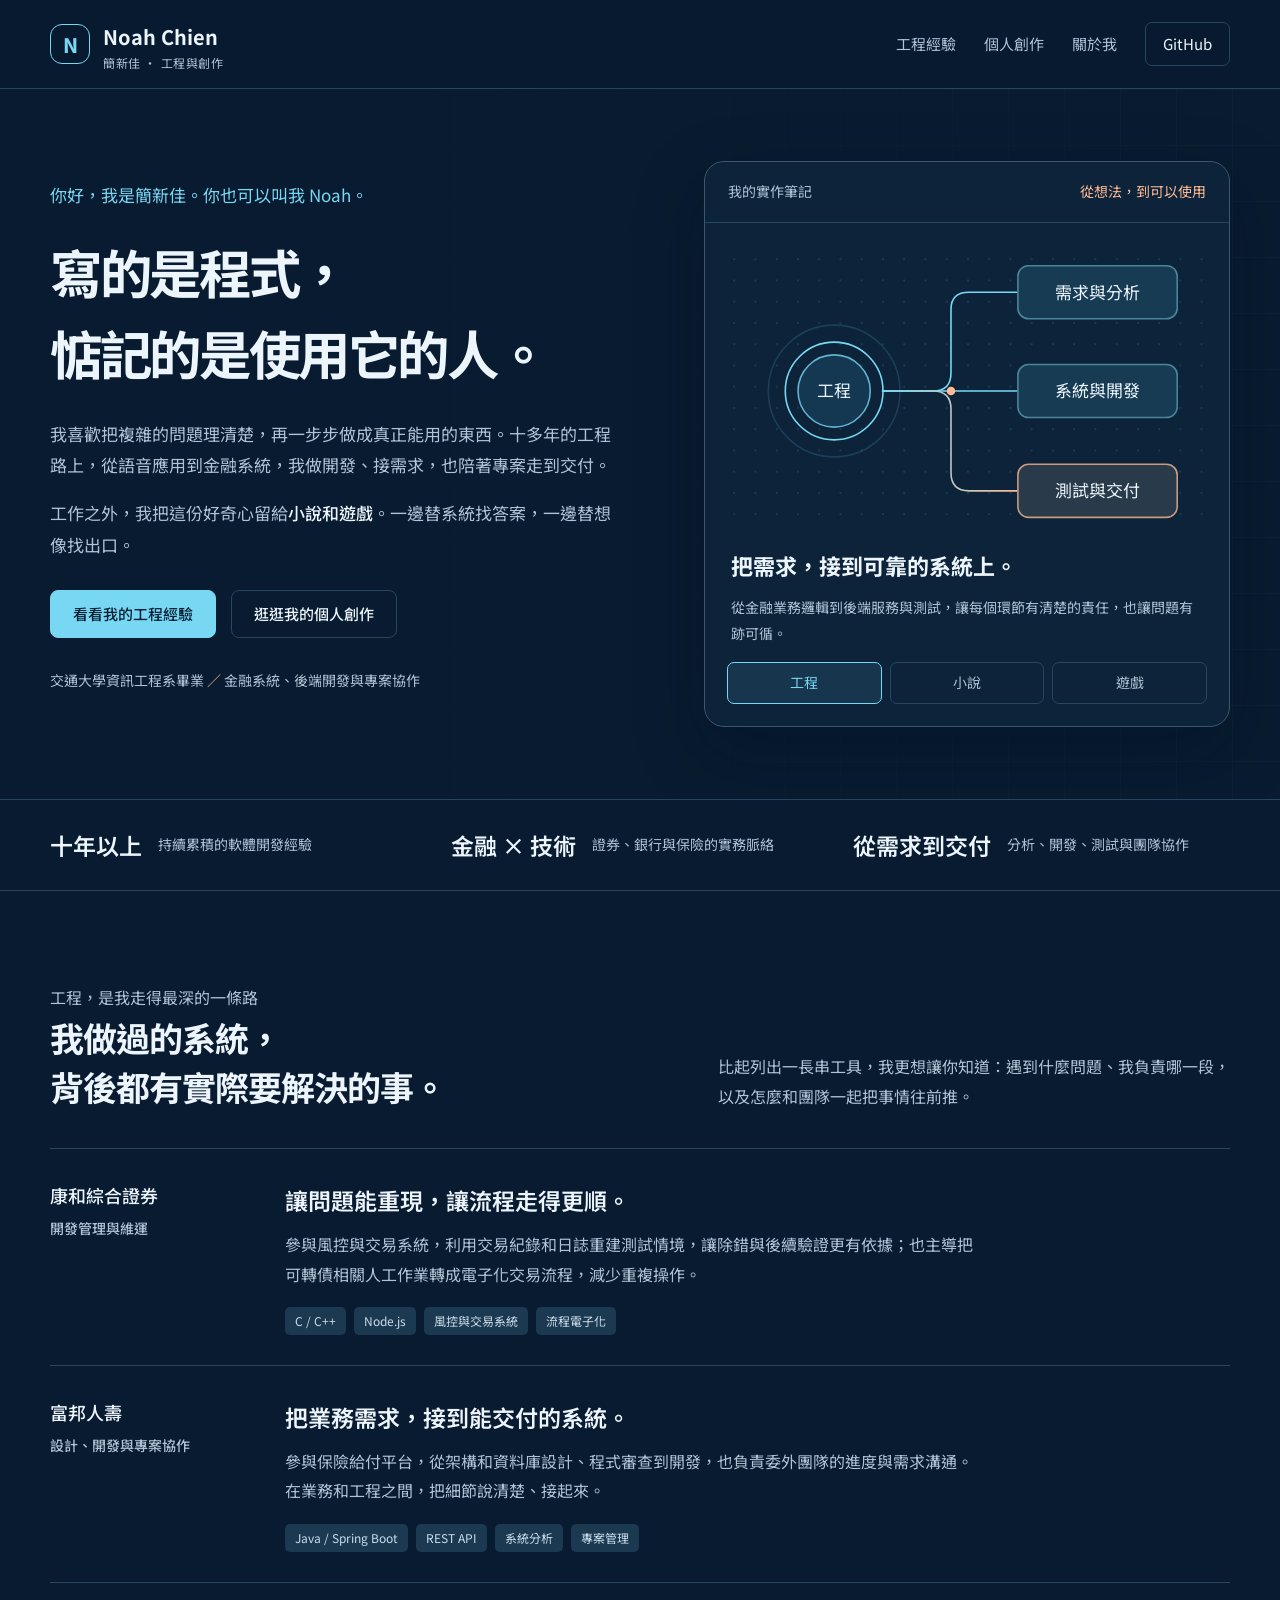
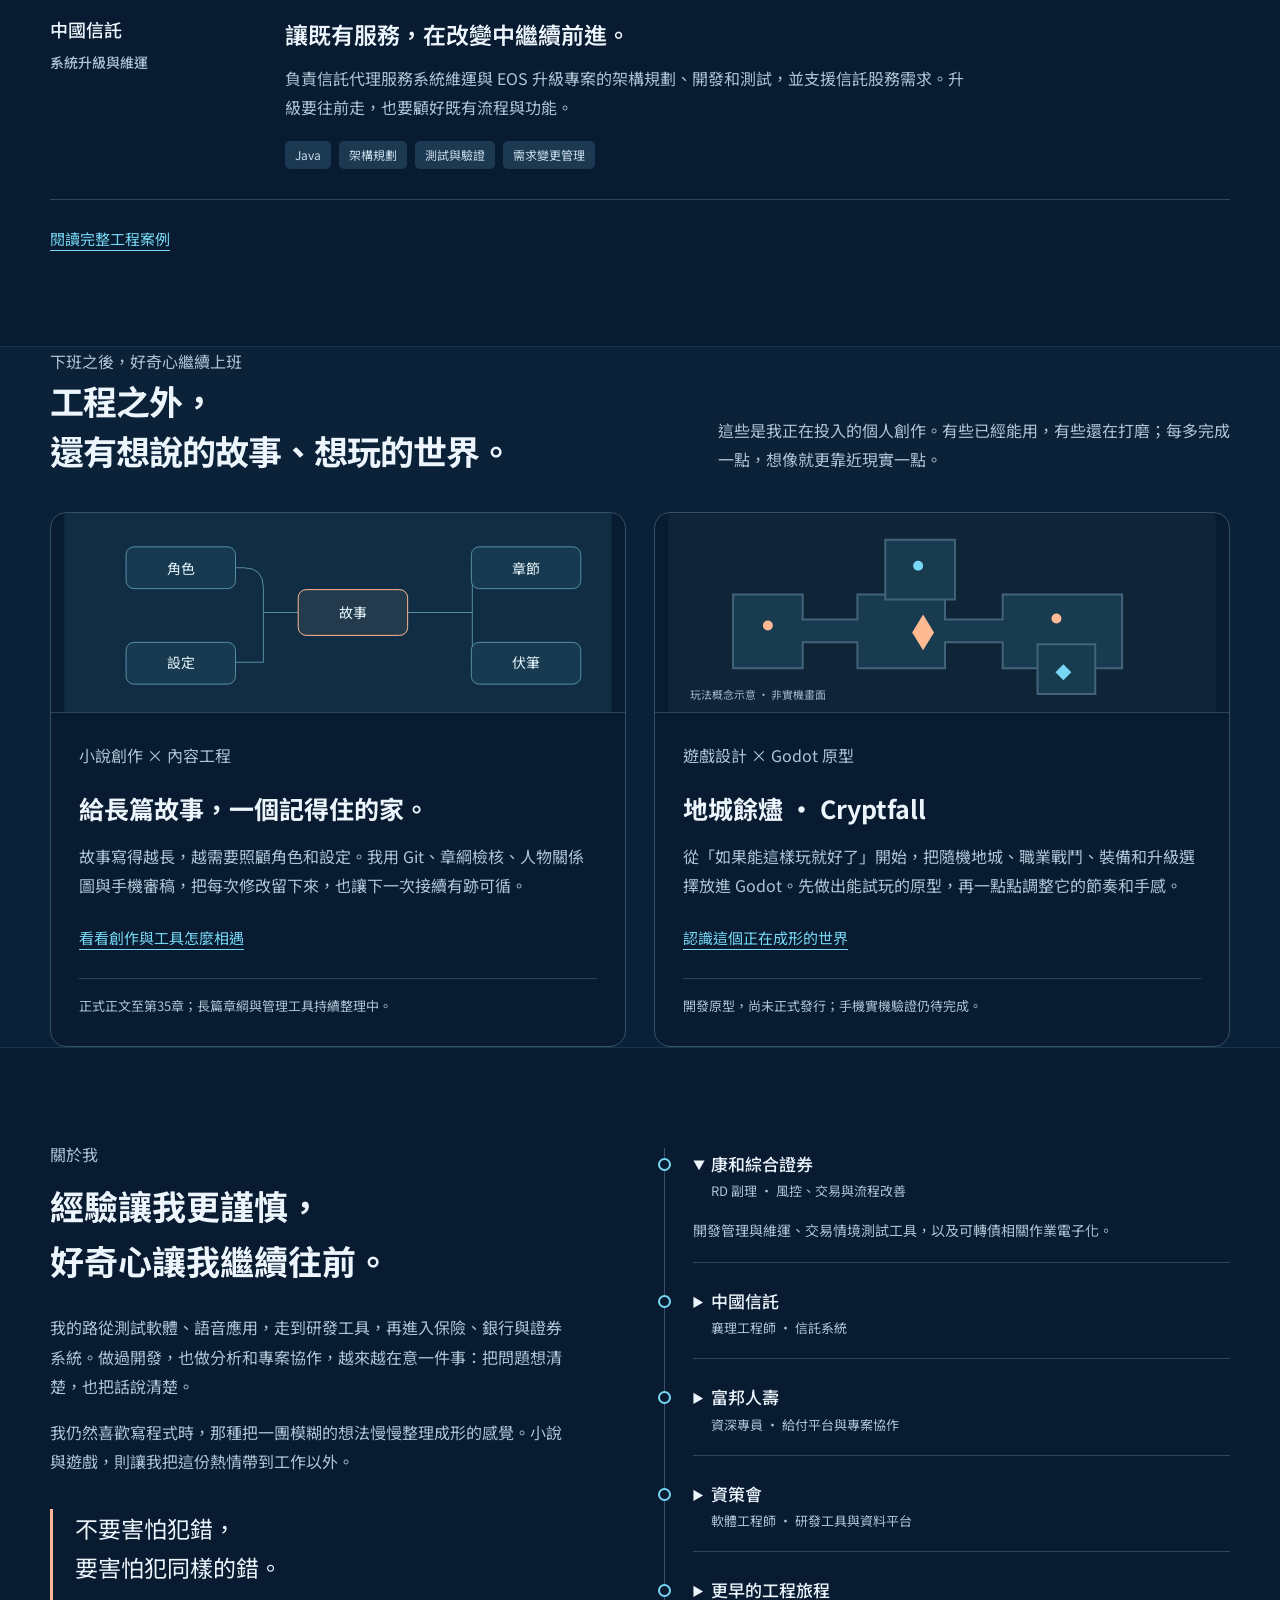
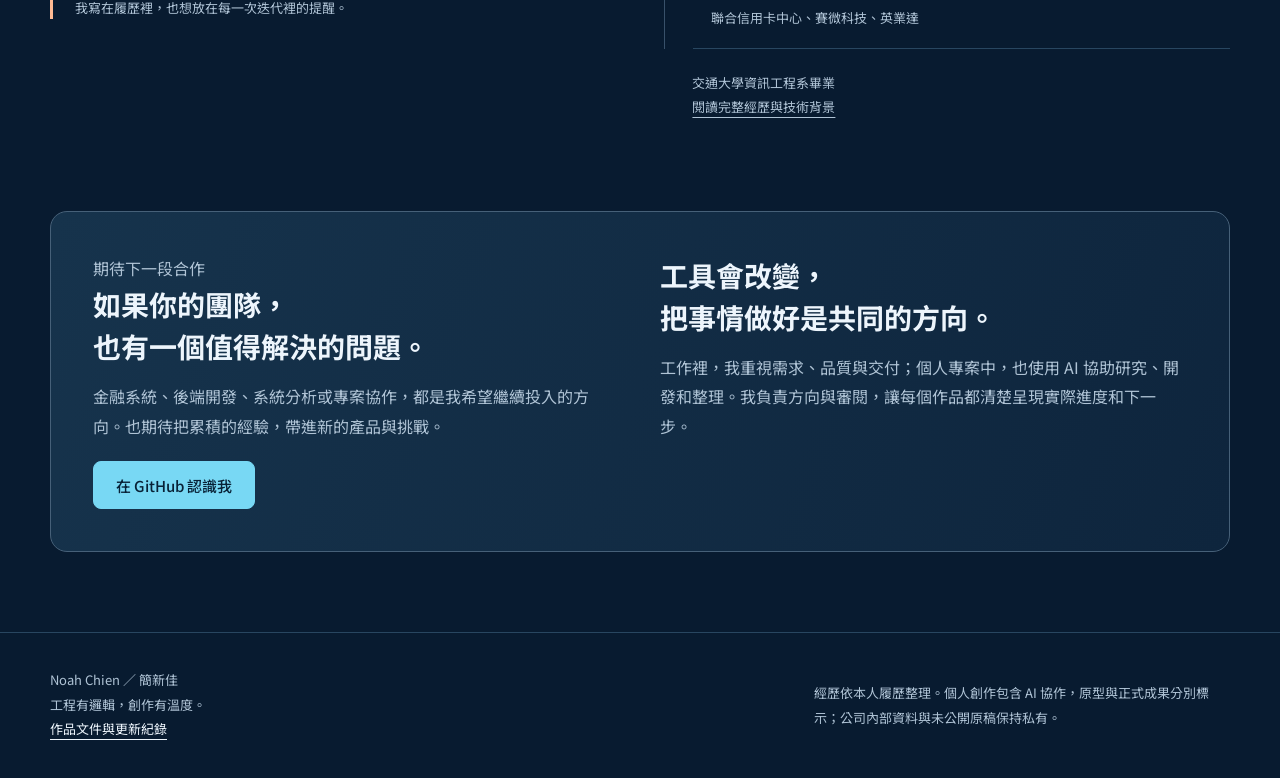
==== docs/index.html @ c29119fb "Redesign portfolio with personal voice and technology focused visuals" ====
<!doctype html>
<html lang="zh-Hant">
<head>
<meta charset="utf-8"><meta name="viewport" content="width=device-width,initial-scale=1">
<meta name="description" content="我是簡新佳 Noah，一名喜歡把問題理清楚、把想法做出來的工程師。十年以上金融系統與後端開發經驗，也持續投入小說和遊戲創作。">
<meta name="theme-color" content="#081b30"><meta property="og:title" content="簡新佳 Noah Chien｜工程有邏輯，創作有溫度"><meta property="og:description" content="寫的是程式，惦記的是使用它的人。金融系統、後端開發、專案協作與個人創作。"><meta property="og:image" content="https://noahchien.github.io/portfolio/assets/cover.svg">
<title>簡新佳 Noah Chien｜工程與創作</title>
<link rel="icon" href="data:image/svg+xml,%3Csvg xmlns='http://www.w3.org/2000/svg' viewBox='0 0 64 64'%3E%3Crect width='64' height='64' rx='16' fill='%23081b30'/%3E%3Ctext x='32' y='46' font-size='43' text-anchor='middle' fill='%2378d8f4' font-family='Arial'%3EN%3C/text%3E%3C/svg%3E">
<link rel="stylesheet" href="styles.css"><link rel="stylesheet" href="mobile.css"><script defer src="site.js"></script>
</head>
<body>
<a class="skip" href="#main">跳至主要內容</a>
<header class="site-header"><div class="container header-inner"><a class="brand" href="#" aria-label="Noah首頁"><span class="brand-mark" aria-hidden="true">N</span><span><strong>Noah Chien</strong><small>簡新佳 · 工程與創作</small></span></a><nav class="nav" aria-label="主要導覽"><a href="#work">工程經驗</a><a href="#projects">個人創作</a><a class="desktop-link" href="#about">關於我</a><a class="github-link" href="https://github.com/noahchien">GitHub</a></nav></div></header>
<main id="main">
<section class="hero"><div class="container hero-inner"><div><p class="identity">你好，我是簡新佳。你也可以叫我 Noah。</p><h1><span>寫的是程式，</span><span>惦記的是使用它的人。</span></h1><p class="hero-copy">我喜歡把複雜的問題理清楚，再一步步做成真正能用的東西。十多年的工程路上，從語音應用到金融系統，我做開發、接需求，也陪著專案走到交付。</p><p class="hero-copy">工作之外，我把這份好奇心留給<strong>小說和遊戲</strong>。一邊替系統找答案，一邊替想像找出口。</p><div class="hero-actions"><a class="button primary" href="#work">看看我的工程經驗</a><a class="button secondary" href="#projects">逛逛我的個人創作</a></div><p class="hero-footnote">交通大學資訊工程系畢業 <span>／</span> 金融系統、後端開發與專案協作</p></div>
<div class="system-view"><div class="system-top"><span>我的實作筆記</span><span>從想法，到可以使用</span></div><svg class="system-diagram" viewBox="0 0 480 290" aria-label="需求、開發與交付串聯的系統示意" role="img"><defs><pattern id="dots" width="20" height="20" patternUnits="userSpaceOnUse"><circle cx="1" cy="1" r="1" fill="#78d8f4" opacity=".15"/></pattern><linearGradient id="line" x2="1"><stop stop-color="#78d8f4"/><stop offset="1" stop-color="#ffba93"/></linearGradient></defs><rect x="15" y="10" width="450" height="260" fill="url(#dots)"/><g fill="none" stroke-width="1.5"><path d="M160 145H208Q225 145 225 128V68Q225 52 242 52H288" stroke="#78d8f4"/><path d="M160 145H288" stroke="#78d8f4"/><path d="M160 145H208Q225 145 225 162V222Q225 239 242 239H288" stroke="url(#line)"/><circle cx="115" cy="145" r="62" stroke="#78d8f4" opacity=".15"/><circle cx="115" cy="145" r="46" stroke="#78d8f4"/><circle cx="115" cy="145" r="34" fill="#163c58" stroke="#78d8f4" opacity=".8"/><rect x="288" y="27" width="150" height="50" rx="10" fill="#183b54" stroke="#49859c"/><rect x="288" y="120" width="150" height="50" rx="10" fill="#183b54" stroke="#49859c"/><rect x="288" y="214" width="150" height="50" rx="10" fill="#293b4b" stroke="#ca9b7e"/></g><g font-family="Noto Sans TC,Microsoft JhengHei,sans-serif" fill="#edf5fc" text-anchor="middle" font-size="16"><text id="diagram-center" x="115" y="151">工程</text><text id="node-0" x="363" y="58">需求與分析</text><text id="node-1" x="363" y="151">系統與開發</text><text id="node-2" x="363" y="245">測試與交付</text></g><circle cx="225" cy="145" r="4" fill="#ffba93"/></svg><div class="system-caption" aria-live="polite"><h2 id="view-title">把需求，接到可靠的系統上。</h2><p id="view-description">從金融業務邏輯到後端服務與測試，讓每個環節有清楚的責任，也讓問題有跡可循。</p></div><div class="view-tabs" role="group" aria-label="切換實作方向"><button data-view="engineering" aria-pressed="true">工程</button><button data-view="stories" aria-pressed="false">小說</button><button data-view="games" aria-pressed="false">遊戲</button></div></div></div></section>
<div class="hero-meta"><div class="container meta-inner"><div><strong>十年以上</strong><span>持續累積的軟體開發經驗</span></div><div><strong>金融 × 技術</strong><span>證券、銀行與保險的實務脈絡</span></div><div><strong>從需求到交付</strong><span>分析、開發、測試與團隊協作</span></div></div></div>
<section id="work" class="content container"><div class="section-heading"><div><p class="section-label">工程，是我走得最深的一條路</p><h2>我做過的系統，<br>背後都有實際要解決的事。</h2></div><p>比起列出一長串工具，我更想讓你知道：遇到什麼問題、我負責哪一段，以及怎麼和團隊一起把事情往前推。</p></div><div class="work-list">
<article class="work-item"><div class="work-company">康和綜合證券<small>開發管理與維運</small></div><div><h3>讓問題能重現，讓流程走得更順。</h3><p>參與風控與交易系統，利用交易紀錄和日誌重建測試情境，讓除錯與後續驗證更有依據；也主導把可轉債相關人工作業轉成電子化交易流程，減少重複操作。</p><div class="tags" aria-label="相關技能"><span>C / C++</span><span>Node.js</span><span>風控與交易系統</span><span>流程電子化</span></div></div></article>
<article class="work-item"><div class="work-company">富邦人壽<small>設計、開發與專案協作</small></div><div><h3>把業務需求，接到能交付的系統。</h3><p>參與保險給付平台，從架構和資料庫設計、程式審查到開發，也負責委外團隊的進度與需求溝通。在業務和工程之間，把細節說清楚、接起來。</p><div class="tags"><span>Java / Spring Boot</span><span>REST API</span><span>系統分析</span><span>專案管理</span></div></div></article>
<article class="work-item"><div class="work-company">中國信託<small>系統升級與維運</small></div><div><h3>讓既有服務，在改變中繼續前進。</h3><p>負責信託代理服務系統維運與 EOS 升級專案的架構規劃、開發和測試，並支援信託股務需求。升級要往前走，也要顧好既有流程與功能。</p><div class="tags"><span>Java</span><span>架構規劃</span><span>測試與驗證</span><span>需求變更管理</span></div></div></article>
</div><a class="detail-link" href="https://github.com/noahchien/portfolio/blob/main/projects/work.md">閱讀完整工程案例</a></section>
<section id="projects" class="creative-section"><div class="content container"><div class="section-heading"><div><p class="section-label">下班之後，好奇心繼續上班</p><h2>工程之外，<br>還有想說的故事、想玩的世界。</h2></div><p>這些是我正在投入的個人創作。有些已經能用，有些還在打磨；每多完成一點，想像就更靠近現實一點。</p></div><div class="creative-grid">
<article class="creative-card"><div class="project-visual"><svg viewBox="0 0 550 200" role="img" aria-label="章節、人物與設定互相串聯的小說管理示意"><rect width="550" height="200" fill="#112d43"/><g fill="none" stroke="#568fa7"><path d="M90 55H180Q200 55 200 75V100H265M200 100V150H90M310 100H410V55H465M410 100V150H465"/><rect x="62" y="34" width="110" height="42" rx="8" fill="#173a50"/><rect x="62" y="130" width="110" height="42" rx="8" fill="#173a50"/><rect x="235" y="77" width="110" height="46" rx="8" stroke="#ffba93" fill="#233b4c"/><rect x="409" y="34" width="110" height="42" rx="8" fill="#173a50"/><rect x="409" y="130" width="110" height="42" rx="8" fill="#173a50"/></g><g fill="#e5f4fa" text-anchor="middle" font-family="Noto Sans TC,sans-serif" font-size="14"><text x="117" y="61">角色</text><text x="117" y="156">設定</text><text x="290" y="106">故事</text><text x="464" y="61">章節</text><text x="464" y="156">伏筆</text></g></svg></div><div class="project-info"><p class="project-kind">小說創作 × 內容工程</p><h3>給長篇故事，一個記得住的家。</h3><p>故事寫得越長，越需要照顧角色和設定。我用 Git、章綱檢核、人物關係圖與手機審稿，把每次修改留下來，也讓下一次接續有跡可循。</p><a href="https://github.com/noahchien/portfolio/blob/main/projects/novel.md">看看創作與工具怎麼相遇</a><small class="project-status">正式正文至第35章；長篇章綱與管理工具持續整理中。</small></div></article>
<article class="creative-card"><div class="project-visual"><svg viewBox="0 0 550 200" role="img" aria-label="地城餘燼的程序地城概念示意，非遊戲實機畫面"><rect width="550" height="200" fill="#102438"/><g fill="#183b50" stroke="#42647a" stroke-width="2"><path d="M65 82h70v25h55v-25h88v25h58v-25h120v74H336v-26h-58v26h-88v-26h-55v26H65Z"/><path d="M218 27h70v60h-70zM371 132h58v50h-58z"/></g><g fill="#ffba93"><path d="m256 102 11 18-11 18-11-18z"/><circle cx="100" cy="113" r="5"/><circle cx="390" cy="106" r="5"/></g><g fill="#78d8f4"><circle cx="251" cy="53" r="5"/><path d="m397 152 8 8-8 8-8-8z"/></g><text x="22" y="187" fill="#9cb4cb" font-family="Noto Sans TC,sans-serif" font-size="11">玩法概念示意 · 非實機畫面</text></svg></div><div class="project-info"><p class="project-kind">遊戲設計 × Godot 原型</p><h3>地城餘燼 · Cryptfall</h3><p>從「如果能這樣玩就好了」開始，把隨機地城、職業戰鬥、裝備和升級選擇放進 Godot。先做出能試玩的原型，再一點點調整它的節奏和手感。</p><a href="https://github.com/noahchien/portfolio/blob/main/projects/cryptfall.md">認識這個正在成形的世界</a><small class="project-status">開發原型，尚未正式發行；手機實機驗證仍待完成。</small></div></article>
</div></div></section>
<section id="about" class="content container"><div class="about-grid"><div class="about-copy"><p class="section-label">關於我</p><h2>經驗讓我更謹慎，<br>好奇心讓我繼續往前。</h2><p>我的路從測試軟體、語音應用，走到研發工具，再進入保險、銀行與證券系統。做過開發，也做分析和專案協作，越來越在意一件事：把問題想清楚，也把話說清楚。</p><p>我仍然喜歡寫程式時，那種把一團模糊的想法慢慢整理成形的感覺。小說與遊戲，則讓我把這份熱情帶到工作以外。</p><blockquote class="quote">不要害怕犯錯，<br>要害怕犯同樣的錯。<small>我寫在履歷裡，也想放在每一次迭代裡的提醒。</small></blockquote></div><div><div class="career" aria-label="職涯經歷，展開可閱讀內容"><details open><summary>康和綜合證券<small>RD 副理 · 風控、交易與流程改善</small></summary><p>開發管理與維運、交易情境測試工具，以及可轉債相關作業電子化。</p></details><details><summary>中國信託<small>襄理工程師 · 信託系統</small></summary><p>信託代理系統維運、EOS 升級的架構規劃、開發與測試，以及股務需求支援。</p></details><details><summary>富邦人壽<small>資深專員 · 給付平台與專案協作</small></summary><p>Java／Spring 平台、系統與資料庫設計、程式審查、委外協作及需求溝通。</p></details><details><summary>資策會<small>軟體工程師 · 研發工具與資料平台</small></summary><p>Java／Spring、前端開發、Python 資料觀測、搜尋應用，以及 Redmine 與 DevOps 協作。</p></details><details><summary>更早的工程旅程<small>聯合信用卡中心、賽微科技、英業達</small></summary><p>系統分析與廠商協作、語音辨識與合成應用、行動與 Windows 軟體，以及產線測試與操作教學。</p></details></div><p class="career-note">交通大學資訊工程系畢業<br><a href="https://github.com/noahchien/portfolio/blob/main/about.md">閱讀完整經歷與技術背景</a></p></div></div></section>
<section class="container"><div class="collaboration"><div><p class="section-label">期待下一段合作</p><h2>如果你的團隊，<br>也有一個值得解決的問題。</h2><p>金融系統、後端開發、系統分析或專案協作，都是我希望繼續投入的方向。也期待把累積的經驗，帶進新的產品與挑戰。</p><a class="button primary" href="https://github.com/noahchien">在 GitHub 認識我</a></div><div><h2>工具會改變，<br>把事情做好是共同的方向。</h2><p>工作裡，我重視需求、品質與交付；個人專案中，也使用 AI 協助研究、開發和整理。我負責方向與審閱，讓每個作品都清楚呈現實際進度和下一步。</p></div></div></section>
</main><footer class="footer"><div class="container footer-inner"><div>Noah Chien ／ 簡新佳<br>工程有邏輯，創作有溫度。<br><a href="https://github.com/noahchien/portfolio">作品文件與更新紀錄</a></div><p class="ai-note">經歷依本人履歷整理。個人創作包含 AI 協作，原型與正式成果分別標示；公司內部資料與未公開原稿保持私有。</p></div></footer>
</body></html>
---- docs/styles.css ----
@import url('https://fonts.googleapis.com/css2?family=Noto+Sans+TC:wght@400;500;600;700;800&display=swap');
:root{color-scheme:dark;--bg:#081b30;--panel:#102b46;--blue:#78d8f4;--warm:#ffba93;--text:#edf5fc;--muted:#afc3d5;--line:#284660;--max:1180px}*{box-sizing:border-box}html{scroll-behavior:smooth;scroll-padding-top:100px}body{margin:0;font:17px/1.85 'Noto Sans TC','Microsoft JhengHei',sans-serif;background:var(--bg);color:var(--text)}a{color:inherit;text-underline-offset:5px}button{font:inherit}button,a{-webkit-tap-highlight-color:transparent}a:focus-visible,button:focus-visible,summary:focus-visible{outline:3px solid var(--warm);outline-offset:5px}.skip{position:fixed;left:20px;top:-80px;padding:10px;background:var(--warm);color:var(--bg);z-index:99}.skip:focus{top:15px}.container{width:min(var(--max),calc(100% - 72px));margin:auto}.site-header{position:sticky;top:0;z-index:10;background:#081b30f2;border-bottom:1px solid var(--line);backdrop-filter:blur(18px)}.header-inner{display:flex;align-items:center;justify-content:space-between;min-height:88px;gap:28px}.brand{text-decoration:none;display:flex;gap:13px;align-items:center}.brand-mark{display:grid;place-items:center;width:40px;height:40px;border:1px solid var(--blue);border-radius:12px;font-weight:800;color:var(--blue);font-size:20px}.brand strong{font-size:20px}.brand small{display:block;font-size:12px;color:var(--muted);line-height:1.3;letter-spacing:.05em}.nav{display:flex;gap:28px;align-items:center;font-size:15px}.nav a{text-decoration:none;color:var(--muted)}.nav a:hover{color:white}.nav .github-link{border:1px solid var(--line);padding:7px 17px;border-radius:7px;color:var(--text)}.hero{position:relative;overflow:hidden}.hero:before{position:absolute;content:'';inset:0;pointer-events:none;background-image:linear-gradient(#78d8f408 1px,transparent 1px),linear-gradient(90deg,#78d8f408 1px,transparent 1px);background-size:56px 56px;mask-image:linear-gradient(to right,transparent 30%,black)}.hero-inner{position:relative;display:grid;grid-template-columns:1.13fr 1fr;gap:60px;align-items:center;min-height:690px;padding:72px 0}.identity{color:var(--blue);font-size:17px;margin:0 0 20px}.hero h1{font-size:clamp(36px,4.1vw,58px);line-height:1.55;letter-spacing:-.045em;margin:0 0 24px;font-weight:700}.hero h1 span{display:block}.hero-copy{max-width:33em;color:var(--muted);font-size:17px}.hero-copy strong{color:var(--text);font-weight:500}.hero-actions{display:flex;gap:15px;align-items:center;flex-wrap:wrap;margin:30px 0}.button{display:inline-flex;justify-content:center;align-items:center;min-height:48px;padding:9px 22px;border:1px solid var(--line);border-radius:8px;text-decoration:none;font-weight:500;font-size:15px;cursor:pointer}.button.primary{background:var(--blue);color:#082136;border-color:var(--blue)}.button.secondary{background:transparent;color:var(--text)}.hero-footnote{font-size:14px;color:var(--muted);margin-top:25px}.hero-footnote span{color:var(--warm)}.system-view{position:relative;border:1px solid #385871;border-radius:20px;background:#0d243bea;box-shadow:0 25px 70px #030d1740;overflow:hidden}.system-top{display:flex;justify-content:space-between;padding:17px 23px;border-bottom:1px solid var(--line);font-size:14px;color:var(--muted)}.system-top span:last-child{color:var(--warm)}.system-diagram{display:block;width:100%;height:auto;padding:14px 7px 0}.system-caption{padding:0 26px 15px;min-height:110px}.system-caption h2{font-size:22px;margin:0 0 8px}.system-caption p{font-size:14px;color:var(--muted);margin:0;line-height:1.9}.view-tabs{display:flex;gap:8px;padding:0 22px 22px}.view-tabs button{flex:1;background:transparent;border:1px solid var(--line);border-radius:7px;color:var(--muted);padding:7px;font-size:14px;cursor:pointer}.view-tabs button[aria-pressed=true]{background:#78d8f41a;color:var(--blue);border-color:var(--blue)}.hero-meta{border-top:1px solid var(--line);border-bottom:1px solid var(--line)}.meta-inner{display:grid;grid-template-columns:1fr 1fr 1fr;padding:24px 0;gap:24px}.meta-inner div{display:flex;gap:16px;align-items:center}.meta-inner strong{font-size:23px;font-weight:600;white-space:nowrap}.meta-inner span{font-size:14px;line-height:1.7;color:var(--muted)}section.content{padding:92px 0}.section-heading{display:flex;justify-content:space-between;align-items:end;gap:40px;margin-bottom:37px}.section-heading h2{font-size:34px;line-height:1.45;letter-spacing:-.03em;margin:0}.section-heading p{margin:0;color:var(--muted);max-width:32em;font-size:16px}.section-label{color:var(--blue);font-size:14px;margin:0 0 10px}.work-list{border-top:1px solid var(--line)}.work-item{display:grid;grid-template-columns:190px 1fr;gap:45px;padding:30px 0;border-bottom:1px solid var(--line)}.work-company{font-size:18px;font-weight:500;color:var(--text)}.work-company small{display:block;color:var(--muted);font-size:14px;margin-top:3px}.work-item h3{margin:0 0 8px;font-size:23px;font-weight:600}.work-item p{margin:0 0 18px;color:var(--muted);max-width:43em;font-size:16px}.tags{display:flex;gap:8px;flex-wrap:wrap}.tags span{font-size:12px;padding:3px 10px;background:#1c3952;border-radius:5px;color:#c9dcea}.detail-link{display:inline-block;margin-top:25px;color:var(--blue);font-size:15px}.creative-section{background:#0b2138;border-top:1px solid #19364f;border-bottom:1px solid #19364f}.creative-grid{display:grid;grid-template-columns:1fr 1fr;gap:28px}.creative-card{border:1px solid #34516a;border-radius:16px;overflow:hidden;background:var(--bg)}.project-visual{height:200px;position:relative;overflow:hidden;border-bottom:1px solid var(--line);display:grid;place-items:center}.project-visual svg{height:100%;width:100%}.project-info{padding:28px}.project-kind{font-size:13px;color:var(--warm);margin:0 0 9px}.project-info h3{font-size:25px;line-height:1.5;margin:0 0 14px}.project-info p{font-size:16px;color:var(--muted);margin:0 0 20px}.project-info a{font-size:15px;color:var(--blue)}.project-status{display:block;color:var(--muted);font-size:13px;border-top:1px solid var(--line);margin-top:25px;padding-top:15px}.about-grid{display:grid;grid-template-columns:1fr 1.1fr;gap:85px}.about-copy h2{font-size:34px;line-height:1.6;margin:0 0 25px}.about-copy p{color:var(--muted);font-size:16px}.quote{margin:32px 0 0;border-left:3px solid var(--warm);padding-left:22px;color:var(--text);font-size:23px;line-height:1.7}.quote small{display:block;color:var(--muted);font-size:13px;margin-top:10px}.career{border-left:1px solid #38516a;margin:8px 0 0 8px;padding-left:28px}.career details{position:relative;margin-bottom:22px;padding-bottom:18px;border-bottom:1px solid var(--line)}.career details:before{content:'';position:absolute;width:9px;height:9px;border:2px solid var(--blue);border-radius:50%;background:var(--bg);left:-35px;top:10px}.career summary{cursor:pointer;font-size:17px;font-weight:500}.career summary small{display:block;color:var(--muted);font-size:13px;font-weight:400;padding-left:18px}.career details p{color:var(--muted);font-size:14px;line-height:1.9;margin-bottom:0}.career-note{color:var(--muted);font-size:13px;margin:10px 0 0 36px}.collaboration{padding:42px;border:1px solid #466078;border-radius:17px;display:grid;grid-template-columns:1fr 1fr;gap:40px;background:linear-gradient(110deg,#16334c,#0e253d)}.collaboration h2{font-size:28px;line-height:1.5;margin:0 0 15px}.collaboration p{margin:0;color:var(--muted);font-size:16px}.collaboration .button{margin-top:20px}.footer{padding:35px 0;margin-top:80px;border-top:1px solid var(--line);font-size:13px;color:var(--muted)}.footer-inner{display:flex;justify-content:space-between;gap:25px}.footer a{color:var(--text)}.ai-note{max-width:32em;font-size:13px} @media(min-width:1500px){.hero-inner{min-height:750px}}@media(max-width:1050px){.hero-inner{gap:30px}.hero h1{font-size:41px}.about-grid{gap:45px}.meta-inner strong{font-size:20px}.meta-inner div{gap:10px}}@media(max-width:760px){.container{width:calc(100% - 40px)}.header-inner{min-height:74px;gap:12px}.brand small{display:none}.brand strong{font-size:17px}.brand-mark{width:32px;height:34px;font-size:17px}.nav{gap:15px;font-size:13px}.nav .github-link{padding:3px 9px}.nav .desktop-link{display:none}.hero-inner{grid-template-columns:1fr;padding:45px 0;gap:33px;min-height:auto}.identity{font-size:15px}.hero h1{font-size:clamp(29px,7.3vw,45px);line-height:1.65}.hero-copy{font-size:16px}.hero-actions{margin:24px 0 15px}.hero-footnote{font-size:13px}.system-view{max-width:520px;width:100%;margin:auto}.system-caption{min-height:96px}.system-diagram{max-height:255px}.meta-inner{grid-template-columns:1fr;padding:22px 0;gap:16px}.meta-inner div{gap:18px}.meta-inner strong{width:95px;font-size:19px}.meta-inner span{font-size:14px}.section-heading{display:block;margin-bottom:27px}.section-heading h2,.about-copy h2{font-size:28px}.section-heading p{margin-top:17px}.work-item{grid-template-columns:1fr;gap:14px;padding:26px 0}.work-company{font-size:15px;color:var(--blue)}.work-company small{display:inline;margin-left:10px;font-size:12px}.work-item h3{font-size:21px}.work-item p{font-size:15px}.creative-grid,.about-grid,.collaboration{grid-template-columns:1fr}section.content{padding:60px 0}.project-info{padding:24px}.project-info h3{font-size:23px}.about-grid{gap:35px}.quote{font-size:21px}.collaboration{padding:27px;gap:22px}.collaboration h2{font-size:25px}.footer{margin-top:55px}.footer-inner{display:block}.ai-note{margin-top:18px}}@media(prefers-reduced-motion:reduce){html{scroll-behavior:auto}*{transition:none!important;animation:none!important}}
---- docs/mobile.css ----
@media(max-width:480px){.brand-mark{display:none}.brand strong{font-size:15px}.nav{gap:12px}.header-inner{gap:10px}.nav .github-link{padding:3px 8px}.hero h1{letter-spacing:-.05em}}
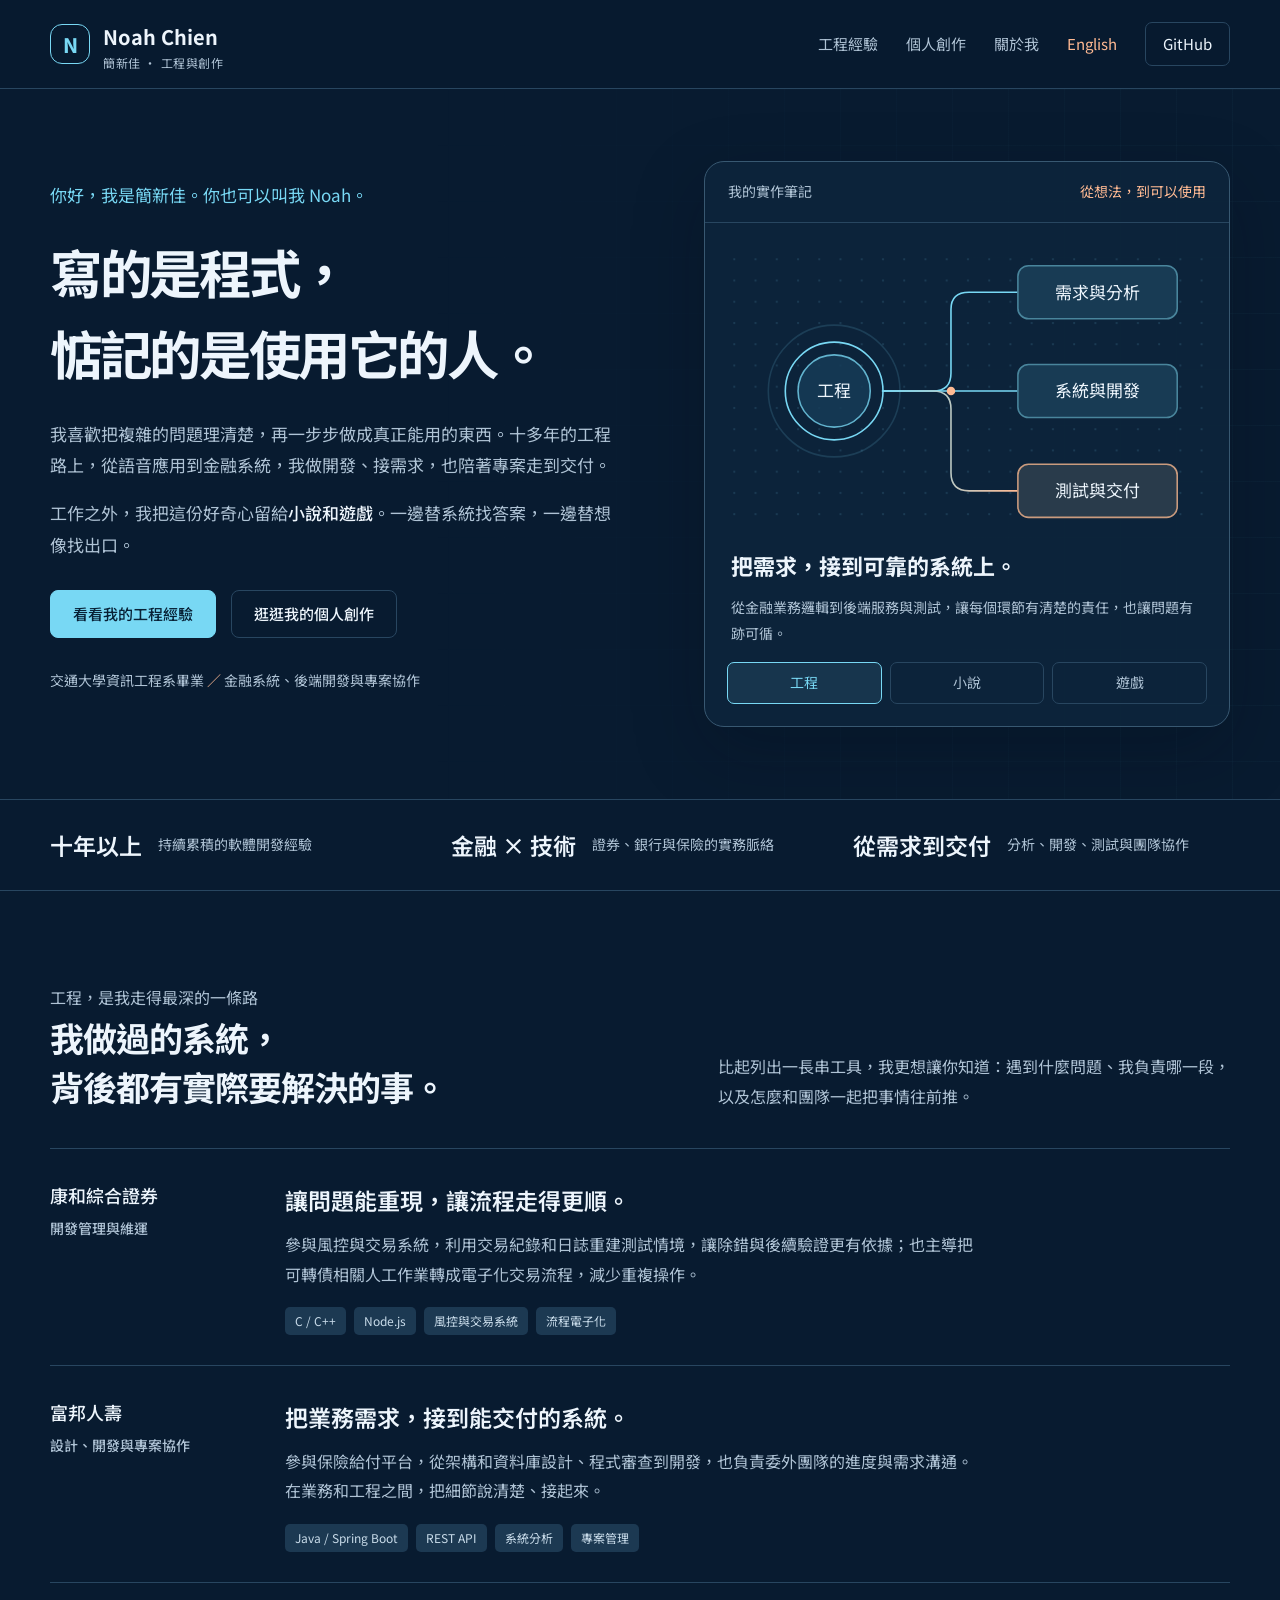
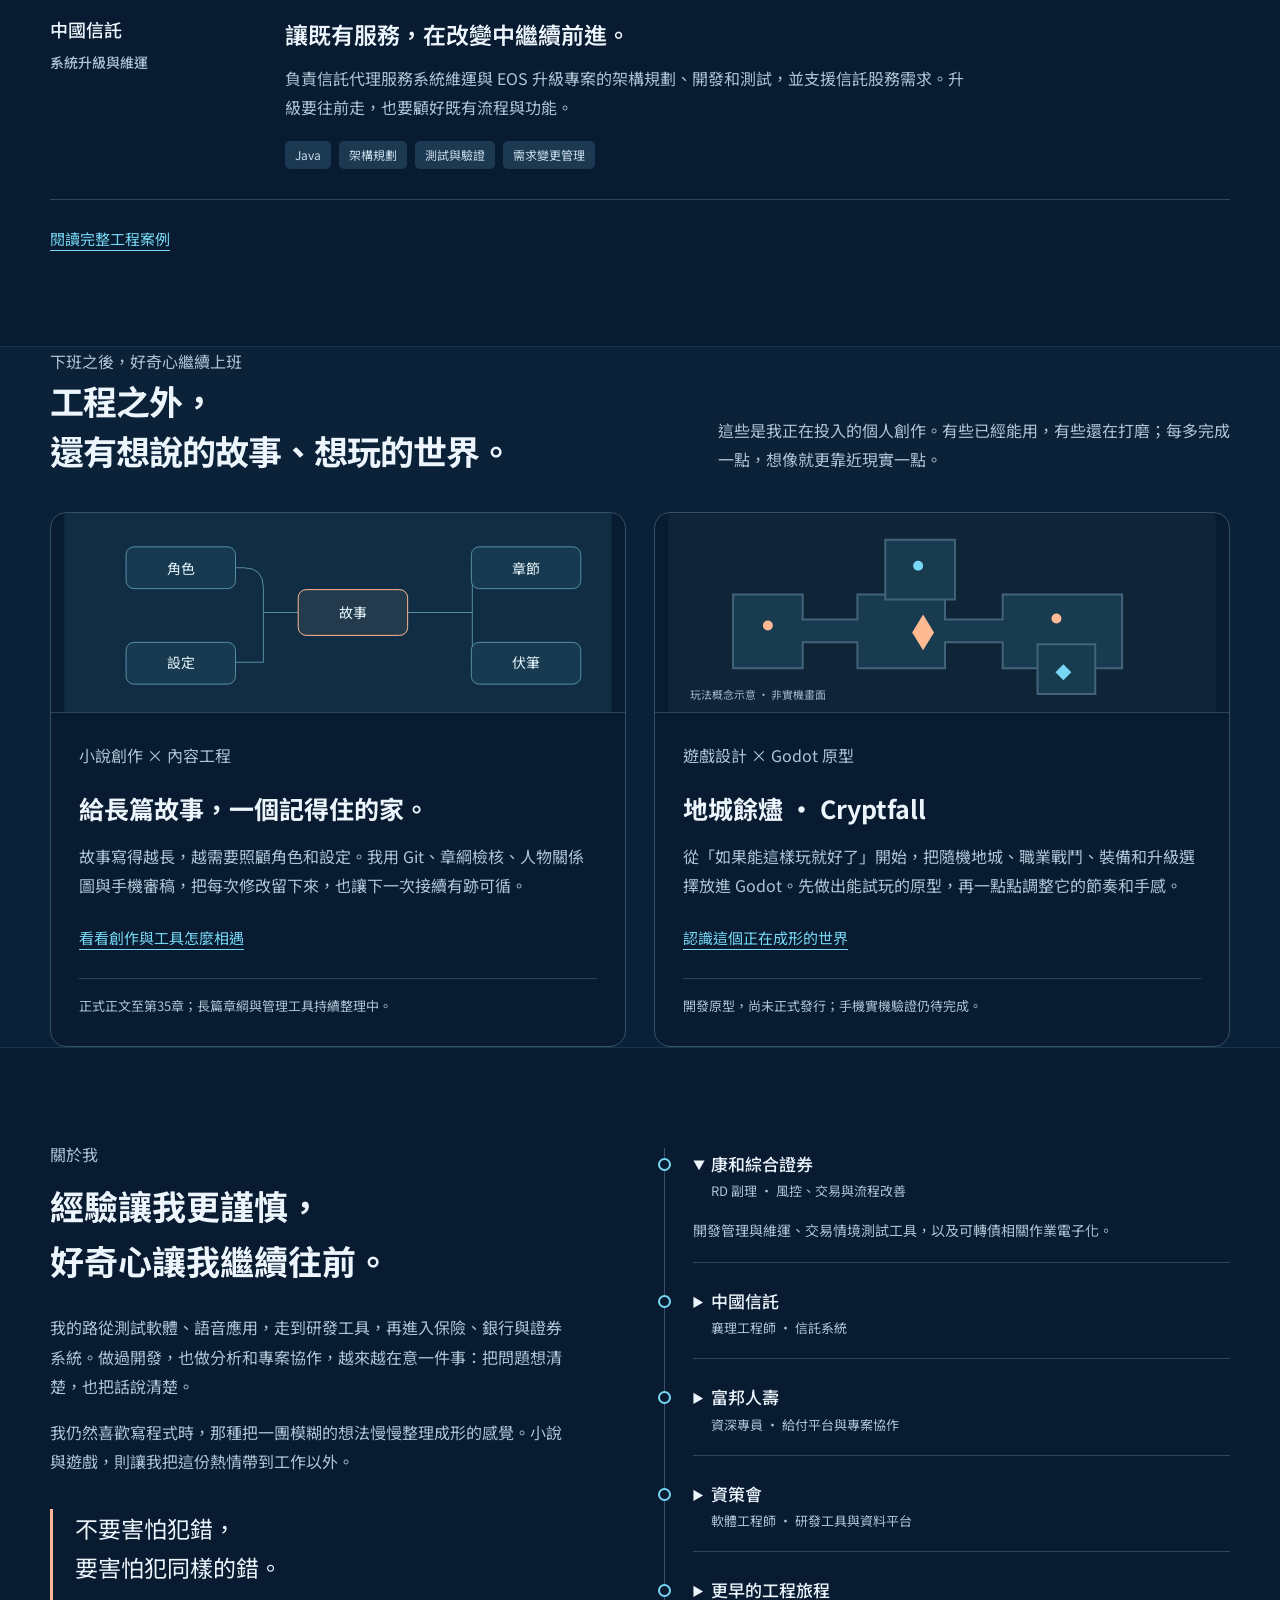
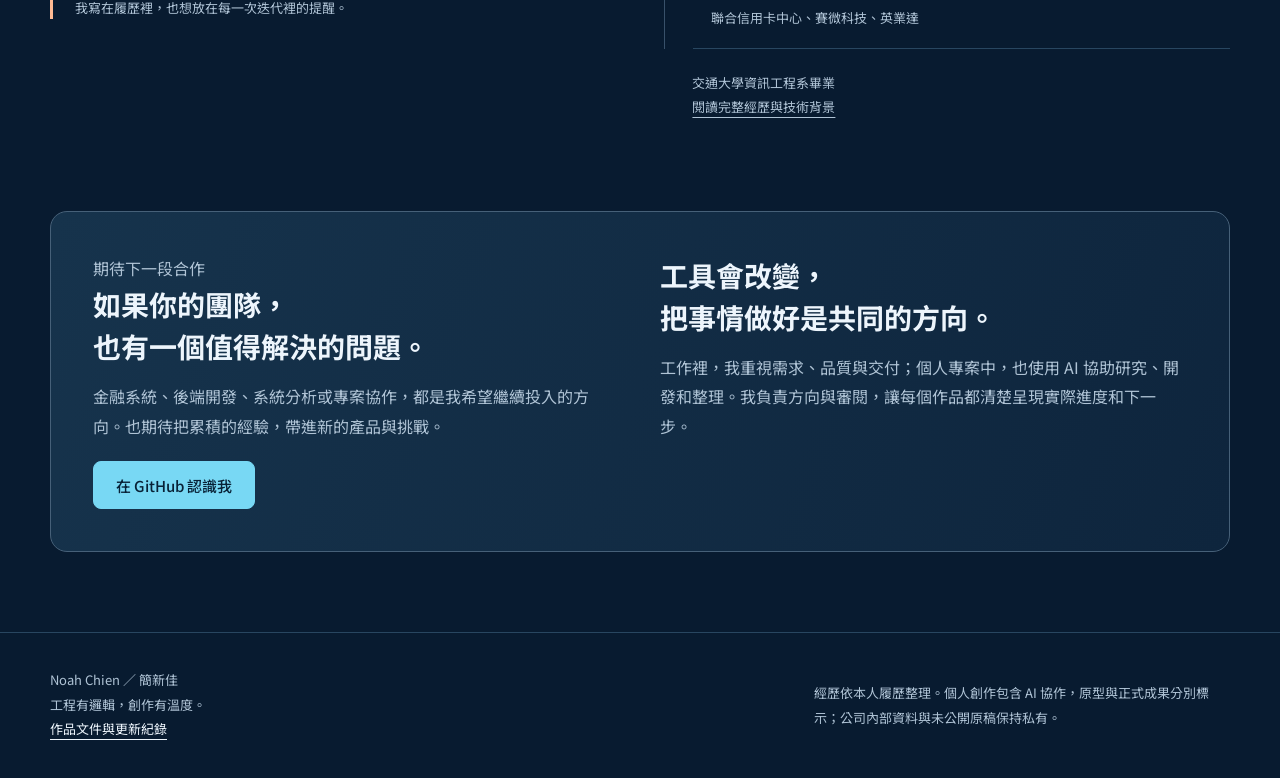
==== commit 3098869d: "Add complete Chinese and English portfolio choices" ====
--- a/docs/index.html
+++ b/docs/index.html
@@ -10,7 +10,7 @@
 </head>
 <body>
 <a class="skip" href="#main">跳至主要內容</a>
-<header class="site-header"><div class="container header-inner"><a class="brand" href="#" aria-label="Noah首頁"><span class="brand-mark" aria-hidden="true">N</span><span><strong>Noah Chien</strong><small>簡新佳 · 工程與創作</small></span></a><nav class="nav" aria-label="主要導覽"><a href="#work">工程經驗</a><a href="#projects">個人創作</a><a class="desktop-link" href="#about">關於我</a><a class="github-link" href="https://github.com/noahchien">GitHub</a></nav></div></header>
+<header class="site-header"><div class="container header-inner"><a class="brand" href="#" aria-label="Noah首頁"><span class="brand-mark" aria-hidden="true">N</span><span><strong>Noah Chien</strong><small>簡新佳 · 工程與創作</small></span></a><nav class="nav" aria-label="主要導覽"><a href="#work">工程經驗</a><a href="#projects">個人創作</a><a class="desktop-link" href="#about">關於我</a><a class="language-link" href="en.html" hreflang="en" aria-label="English version">English</a><a class="github-link" href="https://github.com/noahchien">GitHub</a></nav></div></header>
 <main id="main">
 <section class="hero"><div class="container hero-inner"><div><p class="identity">你好，我是簡新佳。你也可以叫我 Noah。</p><h1><span>寫的是程式，</span><span>惦記的是使用它的人。</span></h1><p class="hero-copy">我喜歡把複雜的問題理清楚，再一步步做成真正能用的東西。十多年的工程路上，從語音應用到金融系統，我做開發、接需求，也陪著專案走到交付。</p><p class="hero-copy">工作之外，我把這份好奇心留給<strong>小說和遊戲</strong>。一邊替系統找答案，一邊替想像找出口。</p><div class="hero-actions"><a class="button primary" href="#work">看看我的工程經驗</a><a class="button secondary" href="#projects">逛逛我的個人創作</a></div><p class="hero-footnote">交通大學資訊工程系畢業 <span>／</span> 金融系統、後端開發與專案協作</p></div>
 <div class="system-view"><div class="system-top"><span>我的實作筆記</span><span>從想法，到可以使用</span></div><svg class="system-diagram" viewBox="0 0 480 290" aria-label="需求、開發與交付串聯的系統示意" role="img"><defs><pattern id="dots" width="20" height="20" patternUnits="userSpaceOnUse"><circle cx="1" cy="1" r="1" fill="#78d8f4" opacity=".15"/></pattern><linearGradient id="line" x2="1"><stop stop-color="#78d8f4"/><stop offset="1" stop-color="#ffba93"/></linearGradient></defs><rect x="15" y="10" width="450" height="260" fill="url(#dots)"/><g fill="none" stroke-width="1.5"><path d="M160 145H208Q225 145 225 128V68Q225 52 242 52H288" stroke="#78d8f4"/><path d="M160 145H288" stroke="#78d8f4"/><path d="M160 145H208Q225 145 225 162V222Q225 239 242 239H288" stroke="url(#line)"/><circle cx="115" cy="145" r="62" stroke="#78d8f4" opacity=".15"/><circle cx="115" cy="145" r="46" stroke="#78d8f4"/><circle cx="115" cy="145" r="34" fill="#163c58" stroke="#78d8f4" opacity=".8"/><rect x="288" y="27" width="150" height="50" rx="10" fill="#183b54" stroke="#49859c"/><rect x="288" y="120" width="150" height="50" rx="10" fill="#183b54" stroke="#49859c"/><rect x="288" y="214" width="150" height="50" rx="10" fill="#293b4b" stroke="#ca9b7e"/></g><g font-family="Noto Sans TC,Microsoft JhengHei,sans-serif" fill="#edf5fc" text-anchor="middle" font-size="16"><text id="diagram-center" x="115" y="151">工程</text><text id="node-0" x="363" y="58">需求與分析</text><text id="node-1" x="363" y="151">系統與開發</text><text id="node-2" x="363" y="245">測試與交付</text></g><circle cx="225" cy="145" r="4" fill="#ffba93"/></svg><div class="system-caption" aria-live="polite"><h2 id="view-title">把需求，接到可靠的系統上。</h2><p id="view-description">從金融業務邏輯到後端服務與測試，讓每個環節有清楚的責任，也讓問題有跡可循。</p></div><div class="view-tabs" role="group" aria-label="切換實作方向"><button data-view="engineering" aria-pressed="true">工程</button><button data-view="stories" aria-pressed="false">小說</button><button data-view="games" aria-pressed="false">遊戲</button></div></div></div></section>
--- a/docs/mobile.css
+++ b/docs/mobile.css
@@ -1 +1,2 @@
 @media(max-width:480px){.brand-mark{display:none}.brand strong{font-size:15px}.nav{gap:12px}.header-inner{gap:10px}.nav .github-link{padding:3px 8px}.hero h1{letter-spacing:-.05em}}
+.nav .language-link{color:var(--warm);white-space:nowrap}html[lang=en] .hero h1{font-size:clamp(34px,4vw,54px);letter-spacing:-.035em;line-height:1.35}html[lang=en] .hero-meta .meta-inner strong{font-size:20px}html[lang=en] .system-caption h2{font-size:21px}html[lang=en] .brand small{letter-spacing:0}@media(max-width:640px){.header-inner{flex-wrap:wrap;padding-top:12px;padding-bottom:12px;gap:10px}.nav{width:100%;justify-content:space-between;gap:10px}.brand-mark{display:grid}.brand strong{font-size:17px}.nav .desktop-link{display:none}html{scroll-padding-top:140px}html[lang=en] .hero h1{font-size:clamp(34px,8.5vw,45px)}html[lang=en] .meta-inner strong{width:115px}}
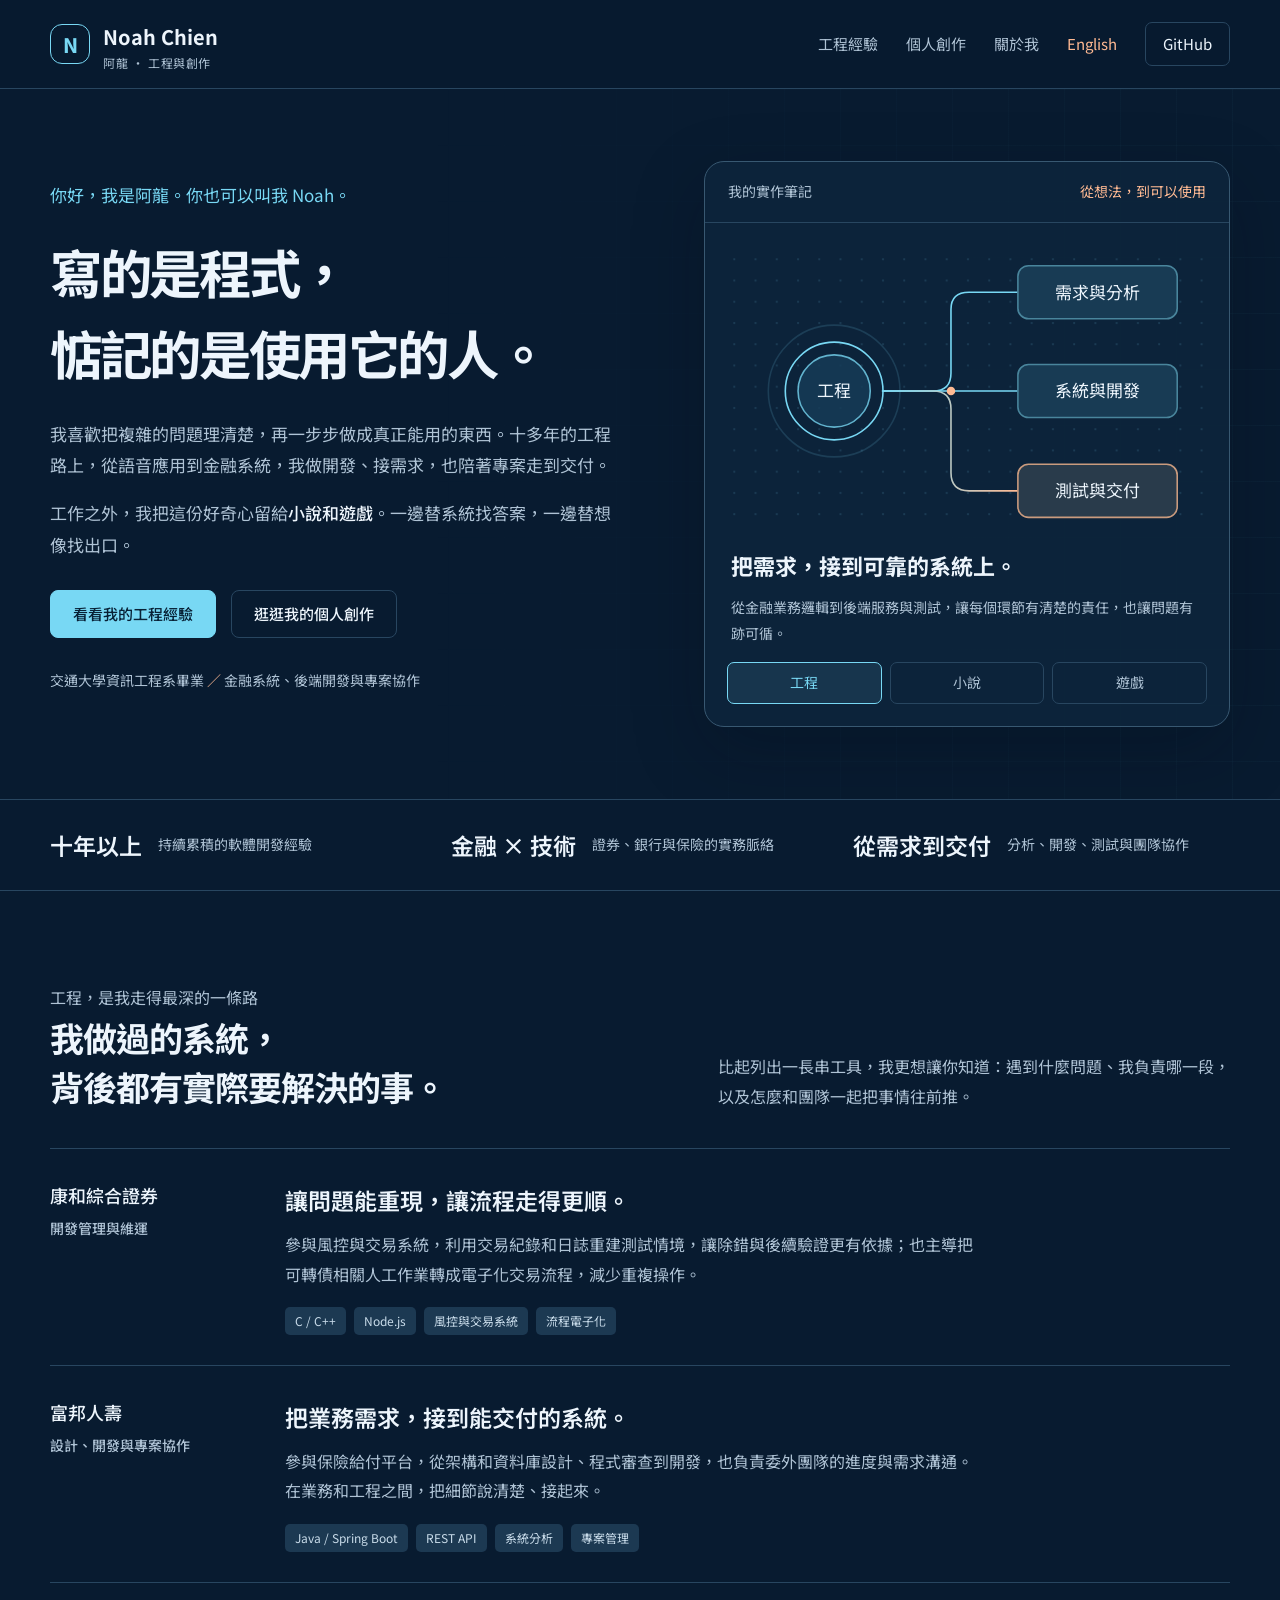
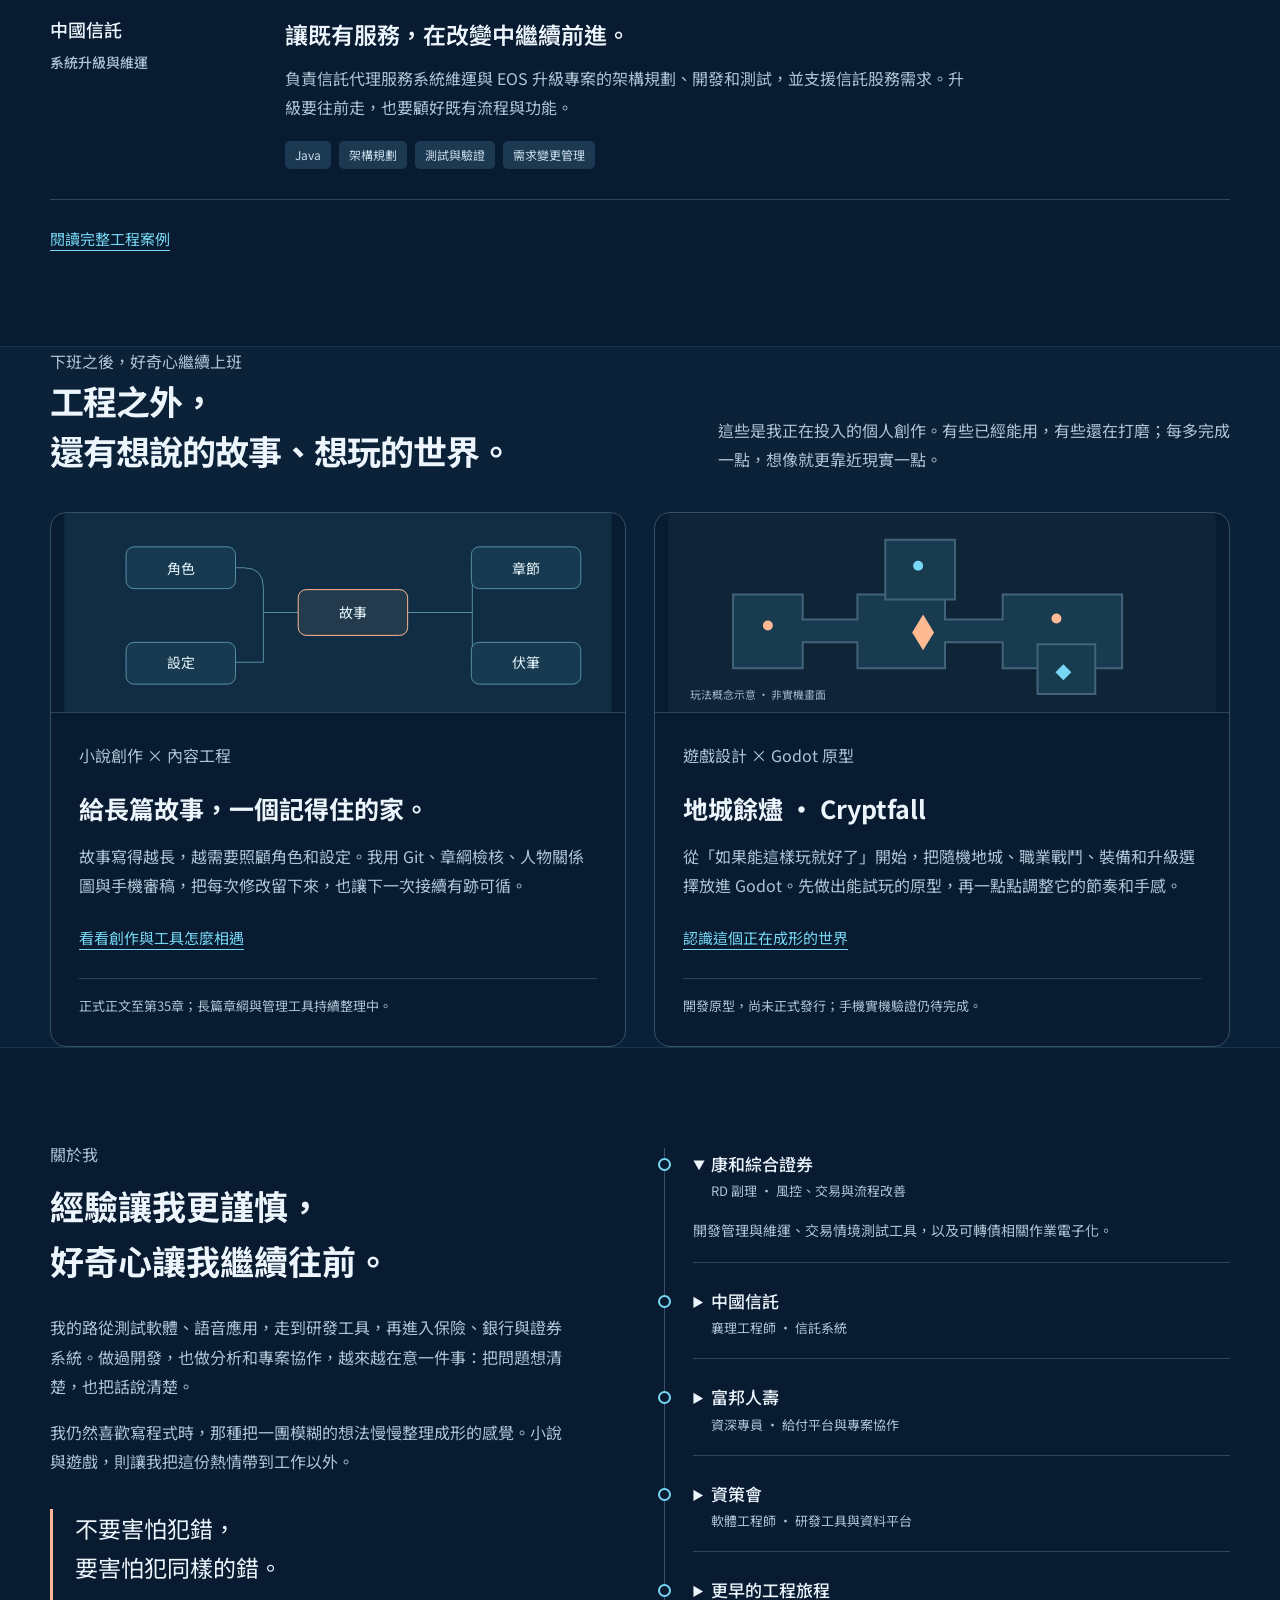
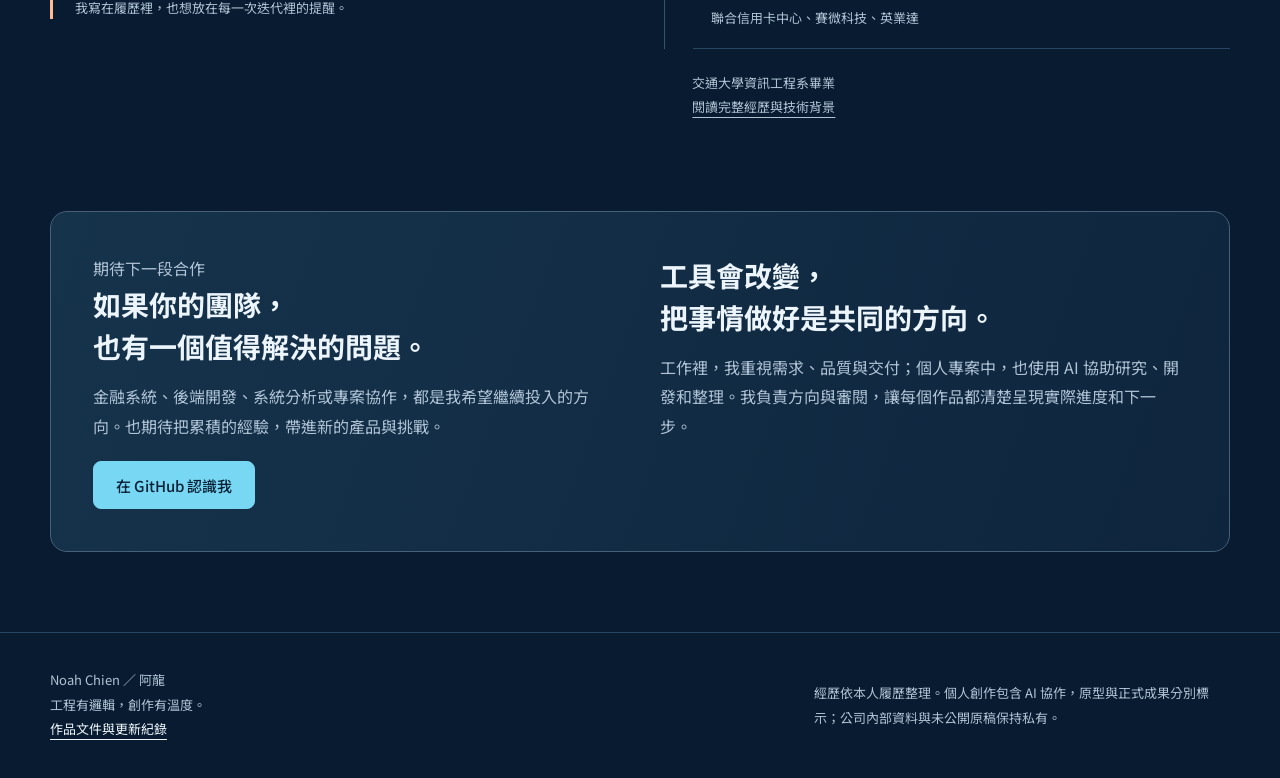
==== commit 06a2f6e7: "Use public nickname and expand career portfolio with confirmed project cases" ====
--- a/docs/index.html
+++ b/docs/index.html
@@ -2,17 +2,17 @@
 <html lang="zh-Hant">
 <head>
 <meta charset="utf-8"><meta name="viewport" content="width=device-width,initial-scale=1">
-<meta name="description" content="我是簡新佳 Noah，一名喜歡把問題理清楚、把想法做出來的工程師。十年以上金融系統與後端開發經驗，也持續投入小說和遊戲創作。">
-<meta name="theme-color" content="#081b30"><meta property="og:title" content="簡新佳 Noah Chien｜工程有邏輯，創作有溫度"><meta property="og:description" content="寫的是程式，惦記的是使用它的人。金融系統、後端開發、專案協作與個人創作。"><meta property="og:image" content="https://noahchien.github.io/portfolio/assets/cover.svg">
-<title>簡新佳 Noah Chien｜工程與創作</title>
+<meta name="description" content="我是阿龍 Noah，一名喜歡把問題理清楚、把想法做出來的工程師。十年以上金融系統與後端開發經驗，也持續投入小說和遊戲創作。">
+<meta name="theme-color" content="#081b30"><meta property="og:title" content="阿龍｜工程有邏輯，創作有溫度"><meta property="og:description" content="寫的是程式，惦記的是使用它的人。金融系統、後端開發、專案協作與個人創作。"><meta property="og:image" content="https://noahchien.github.io/portfolio/assets/cover.svg">
+<title>阿龍｜工程與創作</title>
 <link rel="icon" href="data:image/svg+xml,%3Csvg xmlns='http://www.w3.org/2000/svg' viewBox='0 0 64 64'%3E%3Crect width='64' height='64' rx='16' fill='%23081b30'/%3E%3Ctext x='32' y='46' font-size='43' text-anchor='middle' fill='%2378d8f4' font-family='Arial'%3EN%3C/text%3E%3C/svg%3E">
 <link rel="stylesheet" href="styles.css"><link rel="stylesheet" href="mobile.css"><script defer src="site.js"></script>
 </head>
 <body>
 <a class="skip" href="#main">跳至主要內容</a>
-<header class="site-header"><div class="container header-inner"><a class="brand" href="#" aria-label="Noah首頁"><span class="brand-mark" aria-hidden="true">N</span><span><strong>Noah Chien</strong><small>簡新佳 · 工程與創作</small></span></a><nav class="nav" aria-label="主要導覽"><a href="#work">工程經驗</a><a href="#projects">個人創作</a><a class="desktop-link" href="#about">關於我</a><a class="language-link" href="en.html" hreflang="en" aria-label="English version">English</a><a class="github-link" href="https://github.com/noahchien">GitHub</a></nav></div></header>
+<header class="site-header"><div class="container header-inner"><a class="brand" href="#" aria-label="Noah首頁"><span class="brand-mark" aria-hidden="true">N</span><span><strong>Noah Chien</strong><small>阿龍 · 工程與創作</small></span></a><nav class="nav" aria-label="主要導覽"><a href="#work">工程經驗</a><a href="#projects">個人創作</a><a class="desktop-link" href="#about">關於我</a><a class="language-link" href="en.html" hreflang="en" aria-label="English version">English</a><a class="github-link" href="https://github.com/noahchien">GitHub</a></nav></div></header>
 <main id="main">
-<section class="hero"><div class="container hero-inner"><div><p class="identity">你好，我是簡新佳。你也可以叫我 Noah。</p><h1><span>寫的是程式，</span><span>惦記的是使用它的人。</span></h1><p class="hero-copy">我喜歡把複雜的問題理清楚，再一步步做成真正能用的東西。十多年的工程路上，從語音應用到金融系統，我做開發、接需求，也陪著專案走到交付。</p><p class="hero-copy">工作之外，我把這份好奇心留給<strong>小說和遊戲</strong>。一邊替系統找答案，一邊替想像找出口。</p><div class="hero-actions"><a class="button primary" href="#work">看看我的工程經驗</a><a class="button secondary" href="#projects">逛逛我的個人創作</a></div><p class="hero-footnote">交通大學資訊工程系畢業 <span>／</span> 金融系統、後端開發與專案協作</p></div>
+<section class="hero"><div class="container hero-inner"><div><p class="identity">你好，我是阿龍。你也可以叫我 Noah。</p><h1><span>寫的是程式，</span><span>惦記的是使用它的人。</span></h1><p class="hero-copy">我喜歡把複雜的問題理清楚，再一步步做成真正能用的東西。十多年的工程路上，從語音應用到金融系統，我做開發、接需求，也陪著專案走到交付。</p><p class="hero-copy">工作之外，我把這份好奇心留給<strong>小說和遊戲</strong>。一邊替系統找答案，一邊替想像找出口。</p><div class="hero-actions"><a class="button primary" href="#work">看看我的工程經驗</a><a class="button secondary" href="#projects">逛逛我的個人創作</a></div><p class="hero-footnote">交通大學資訊工程系畢業 <span>／</span> 金融系統、後端開發與專案協作</p></div>
 <div class="system-view"><div class="system-top"><span>我的實作筆記</span><span>從想法，到可以使用</span></div><svg class="system-diagram" viewBox="0 0 480 290" aria-label="需求、開發與交付串聯的系統示意" role="img"><defs><pattern id="dots" width="20" height="20" patternUnits="userSpaceOnUse"><circle cx="1" cy="1" r="1" fill="#78d8f4" opacity=".15"/></pattern><linearGradient id="line" x2="1"><stop stop-color="#78d8f4"/><stop offset="1" stop-color="#ffba93"/></linearGradient></defs><rect x="15" y="10" width="450" height="260" fill="url(#dots)"/><g fill="none" stroke-width="1.5"><path d="M160 145H208Q225 145 225 128V68Q225 52 242 52H288" stroke="#78d8f4"/><path d="M160 145H288" stroke="#78d8f4"/><path d="M160 145H208Q225 145 225 162V222Q225 239 242 239H288" stroke="url(#line)"/><circle cx="115" cy="145" r="62" stroke="#78d8f4" opacity=".15"/><circle cx="115" cy="145" r="46" stroke="#78d8f4"/><circle cx="115" cy="145" r="34" fill="#163c58" stroke="#78d8f4" opacity=".8"/><rect x="288" y="27" width="150" height="50" rx="10" fill="#183b54" stroke="#49859c"/><rect x="288" y="120" width="150" height="50" rx="10" fill="#183b54" stroke="#49859c"/><rect x="288" y="214" width="150" height="50" rx="10" fill="#293b4b" stroke="#ca9b7e"/></g><g font-family="Noto Sans TC,Microsoft JhengHei,sans-serif" fill="#edf5fc" text-anchor="middle" font-size="16"><text id="diagram-center" x="115" y="151">工程</text><text id="node-0" x="363" y="58">需求與分析</text><text id="node-1" x="363" y="151">系統與開發</text><text id="node-2" x="363" y="245">測試與交付</text></g><circle cx="225" cy="145" r="4" fill="#ffba93"/></svg><div class="system-caption" aria-live="polite"><h2 id="view-title">把需求，接到可靠的系統上。</h2><p id="view-description">從金融業務邏輯到後端服務與測試，讓每個環節有清楚的責任，也讓問題有跡可循。</p></div><div class="view-tabs" role="group" aria-label="切換實作方向"><button data-view="engineering" aria-pressed="true">工程</button><button data-view="stories" aria-pressed="false">小說</button><button data-view="games" aria-pressed="false">遊戲</button></div></div></div></section>
 <div class="hero-meta"><div class="container meta-inner"><div><strong>十年以上</strong><span>持續累積的軟體開發經驗</span></div><div><strong>金融 × 技術</strong><span>證券、銀行與保險的實務脈絡</span></div><div><strong>從需求到交付</strong><span>分析、開發、測試與團隊協作</span></div></div></div>
 <section id="work" class="content container"><div class="section-heading"><div><p class="section-label">工程，是我走得最深的一條路</p><h2>我做過的系統，<br>背後都有實際要解決的事。</h2></div><p>比起列出一長串工具，我更想讓你知道：遇到什麼問題、我負責哪一段，以及怎麼和團隊一起把事情往前推。</p></div><div class="work-list">
@@ -26,5 +26,5 @@
 </div></div></section>
 <section id="about" class="content container"><div class="about-grid"><div class="about-copy"><p class="section-label">關於我</p><h2>經驗讓我更謹慎，<br>好奇心讓我繼續往前。</h2><p>我的路從測試軟體、語音應用，走到研發工具，再進入保險、銀行與證券系統。做過開發，也做分析和專案協作，越來越在意一件事：把問題想清楚，也把話說清楚。</p><p>我仍然喜歡寫程式時，那種把一團模糊的想法慢慢整理成形的感覺。小說與遊戲，則讓我把這份熱情帶到工作以外。</p><blockquote class="quote">不要害怕犯錯，<br>要害怕犯同樣的錯。<small>我寫在履歷裡，也想放在每一次迭代裡的提醒。</small></blockquote></div><div><div class="career" aria-label="職涯經歷，展開可閱讀內容"><details open><summary>康和綜合證券<small>RD 副理 · 風控、交易與流程改善</small></summary><p>開發管理與維運、交易情境測試工具，以及可轉債相關作業電子化。</p></details><details><summary>中國信託<small>襄理工程師 · 信託系統</small></summary><p>信託代理系統維運、EOS 升級的架構規劃、開發與測試，以及股務需求支援。</p></details><details><summary>富邦人壽<small>資深專員 · 給付平台與專案協作</small></summary><p>Java／Spring 平台、系統與資料庫設計、程式審查、委外協作及需求溝通。</p></details><details><summary>資策會<small>軟體工程師 · 研發工具與資料平台</small></summary><p>Java／Spring、前端開發、Python 資料觀測、搜尋應用，以及 Redmine 與 DevOps 協作。</p></details><details><summary>更早的工程旅程<small>聯合信用卡中心、賽微科技、英業達</small></summary><p>系統分析與廠商協作、語音辨識與合成應用、行動與 Windows 軟體，以及產線測試與操作教學。</p></details></div><p class="career-note">交通大學資訊工程系畢業<br><a href="https://github.com/noahchien/portfolio/blob/main/about.md">閱讀完整經歷與技術背景</a></p></div></div></section>
 <section class="container"><div class="collaboration"><div><p class="section-label">期待下一段合作</p><h2>如果你的團隊，<br>也有一個值得解決的問題。</h2><p>金融系統、後端開發、系統分析或專案協作，都是我希望繼續投入的方向。也期待把累積的經驗，帶進新的產品與挑戰。</p><a class="button primary" href="https://github.com/noahchien">在 GitHub 認識我</a></div><div><h2>工具會改變，<br>把事情做好是共同的方向。</h2><p>工作裡，我重視需求、品質與交付；個人專案中，也使用 AI 協助研究、開發和整理。我負責方向與審閱，讓每個作品都清楚呈現實際進度和下一步。</p></div></div></section>
-</main><footer class="footer"><div class="container footer-inner"><div>Noah Chien ／ 簡新佳<br>工程有邏輯，創作有溫度。<br><a href="https://github.com/noahchien/portfolio">作品文件與更新紀錄</a></div><p class="ai-note">經歷依本人履歷整理。個人創作包含 AI 協作，原型與正式成果分別標示；公司內部資料與未公開原稿保持私有。</p></div></footer>
+</main><footer class="footer"><div class="container footer-inner"><div>Noah Chien ／ 阿龍<br>工程有邏輯，創作有溫度。<br><a href="https://github.com/noahchien/portfolio">作品文件與更新紀錄</a></div><p class="ai-note">經歷依本人履歷整理。個人創作包含 AI 協作，原型與正式成果分別標示；公司內部資料與未公開原稿保持私有。</p></div></footer>
 </body></html>
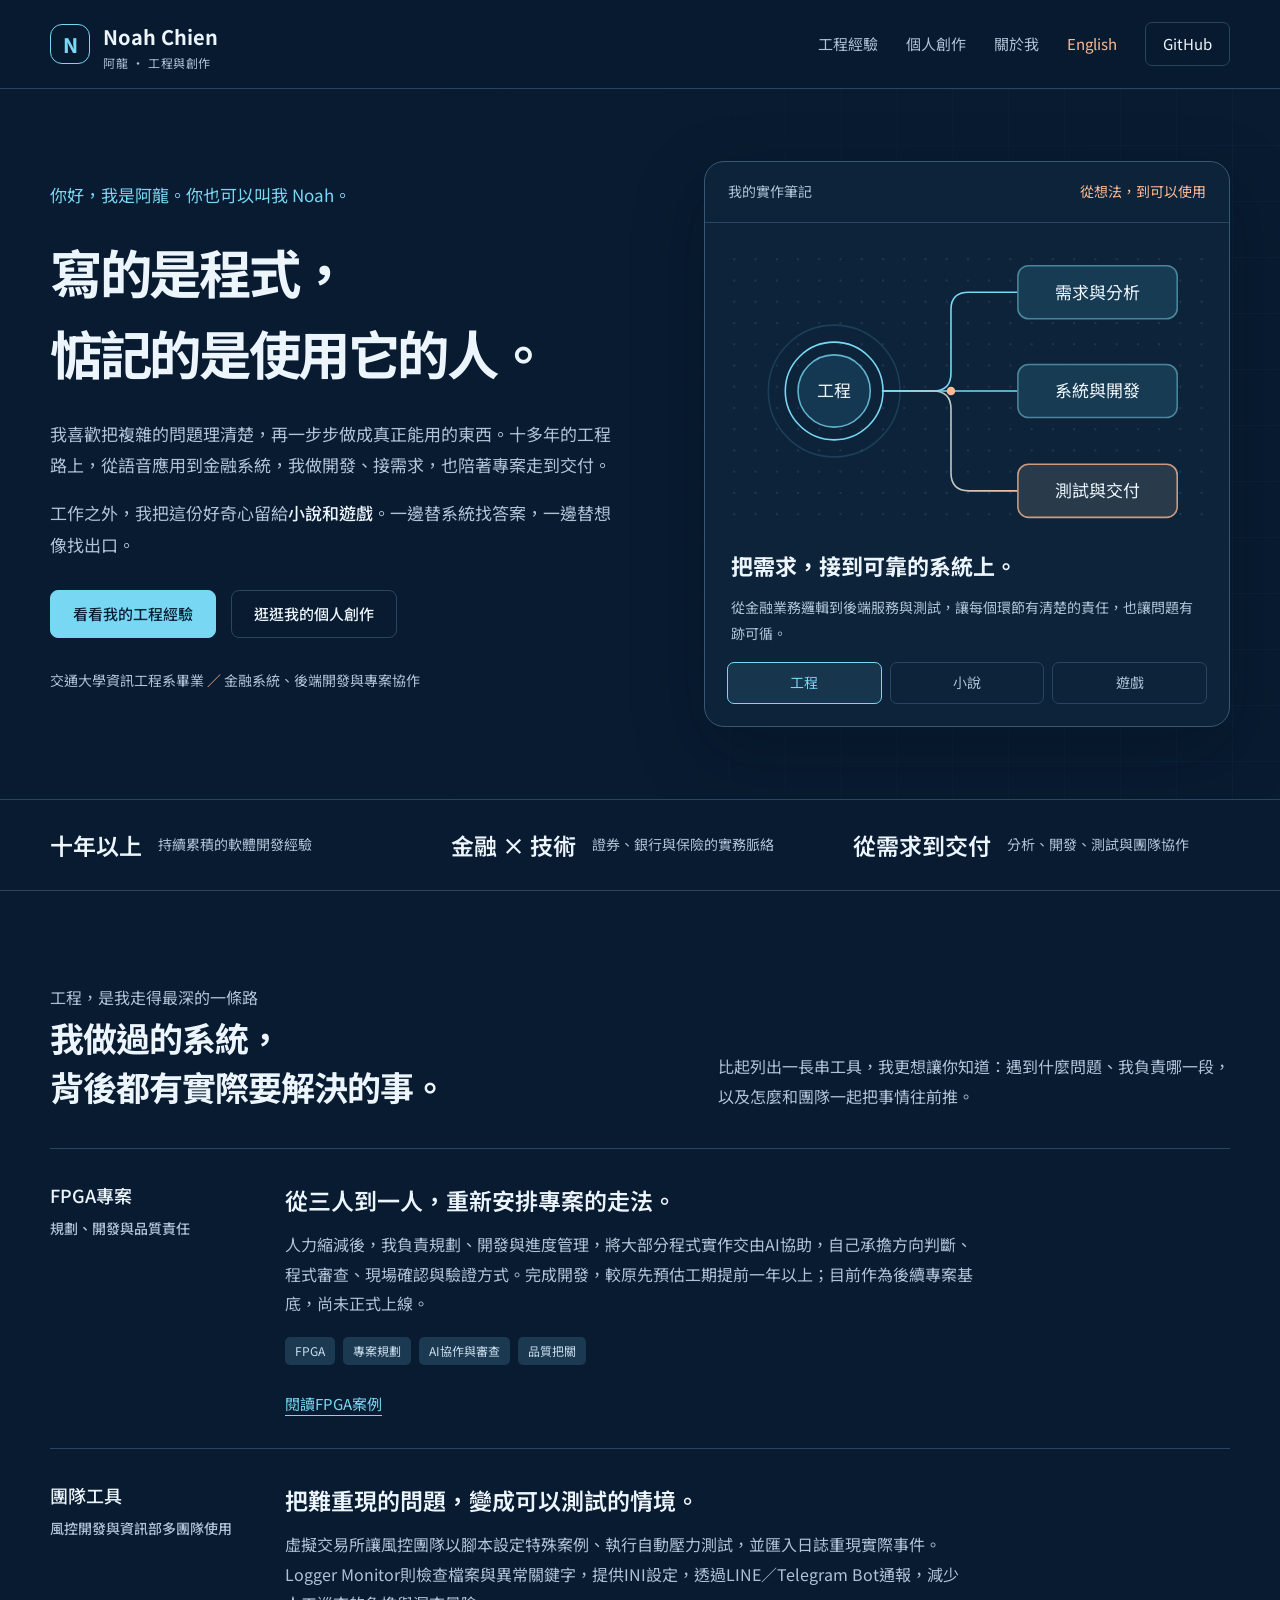
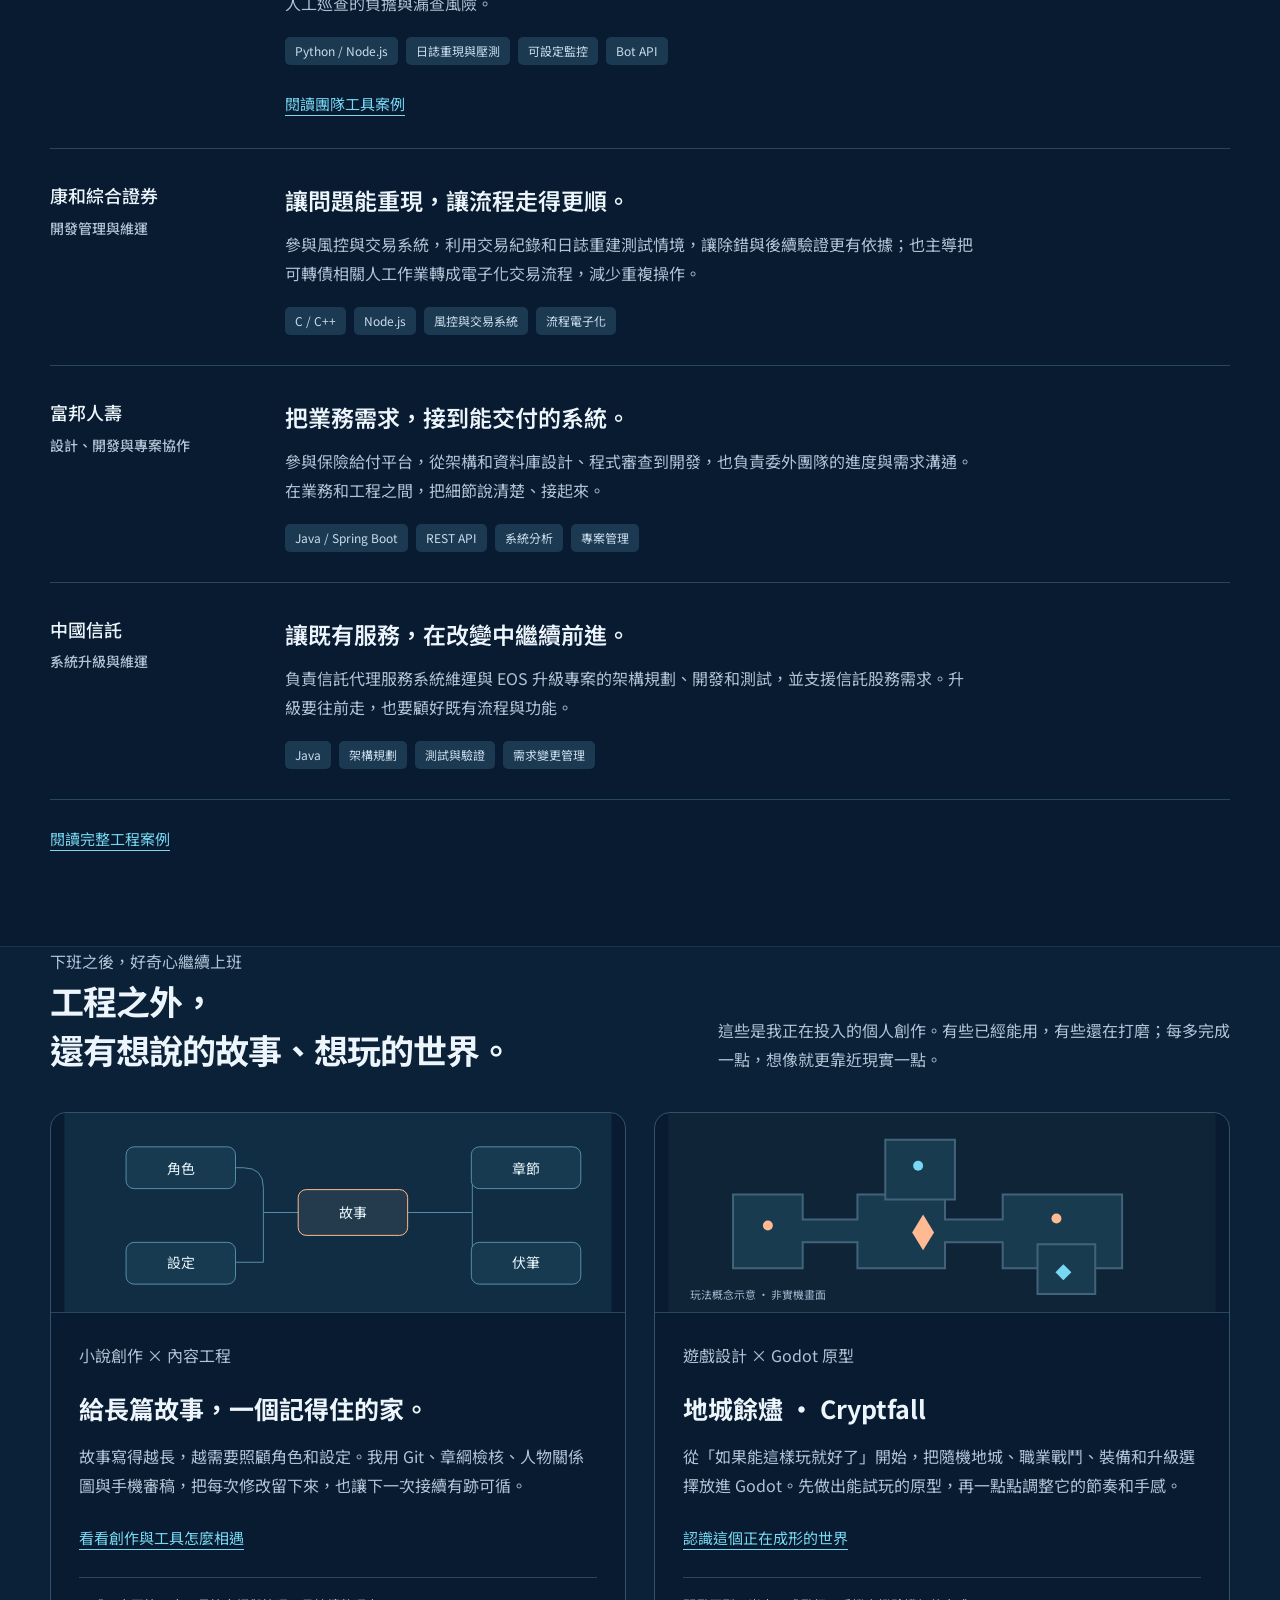
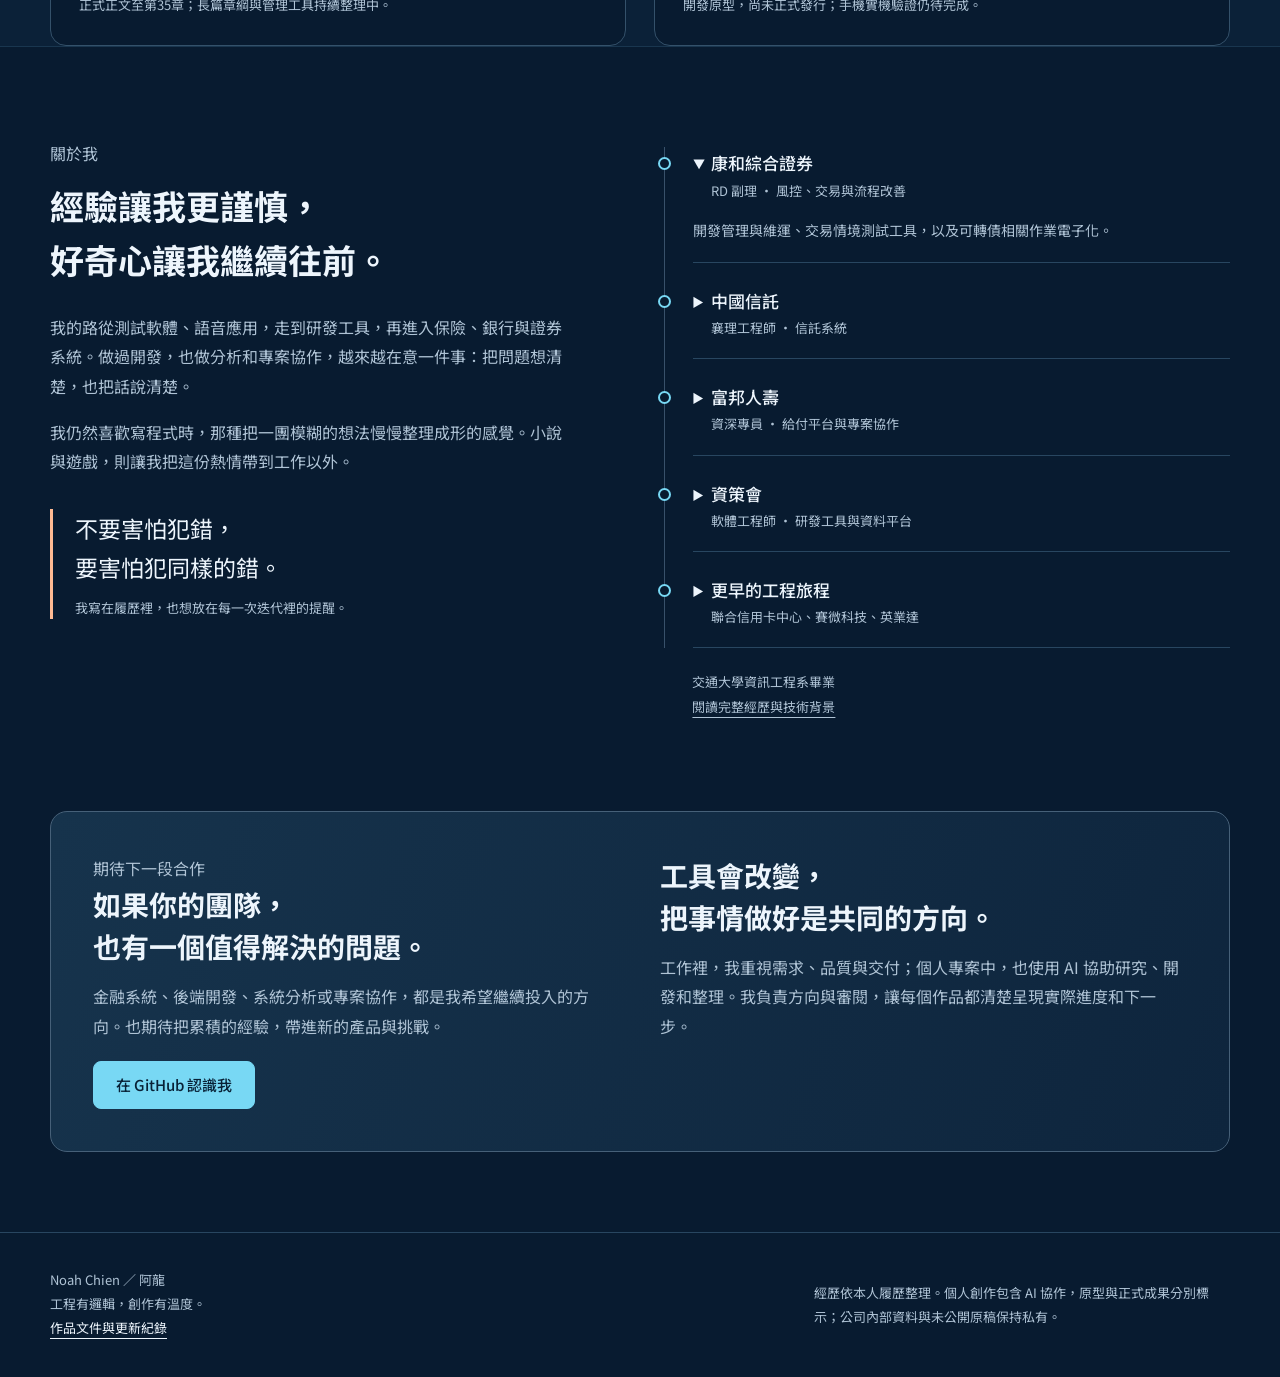
==== commit aa4e5cb1: "Feature FPGA delivery and team tooling on both language homepages" ====
--- a/docs/index.html
+++ b/docs/index.html
@@ -16,6 +16,9 @@
 <div class="system-view"><div class="system-top"><span>我的實作筆記</span><span>從想法，到可以使用</span></div><svg class="system-diagram" viewBox="0 0 480 290" aria-label="需求、開發與交付串聯的系統示意" role="img"><defs><pattern id="dots" width="20" height="20" patternUnits="userSpaceOnUse"><circle cx="1" cy="1" r="1" fill="#78d8f4" opacity=".15"/></pattern><linearGradient id="line" x2="1"><stop stop-color="#78d8f4"/><stop offset="1" stop-color="#ffba93"/></linearGradient></defs><rect x="15" y="10" width="450" height="260" fill="url(#dots)"/><g fill="none" stroke-width="1.5"><path d="M160 145H208Q225 145 225 128V68Q225 52 242 52H288" stroke="#78d8f4"/><path d="M160 145H288" stroke="#78d8f4"/><path d="M160 145H208Q225 145 225 162V222Q225 239 242 239H288" stroke="url(#line)"/><circle cx="115" cy="145" r="62" stroke="#78d8f4" opacity=".15"/><circle cx="115" cy="145" r="46" stroke="#78d8f4"/><circle cx="115" cy="145" r="34" fill="#163c58" stroke="#78d8f4" opacity=".8"/><rect x="288" y="27" width="150" height="50" rx="10" fill="#183b54" stroke="#49859c"/><rect x="288" y="120" width="150" height="50" rx="10" fill="#183b54" stroke="#49859c"/><rect x="288" y="214" width="150" height="50" rx="10" fill="#293b4b" stroke="#ca9b7e"/></g><g font-family="Noto Sans TC,Microsoft JhengHei,sans-serif" fill="#edf5fc" text-anchor="middle" font-size="16"><text id="diagram-center" x="115" y="151">工程</text><text id="node-0" x="363" y="58">需求與分析</text><text id="node-1" x="363" y="151">系統與開發</text><text id="node-2" x="363" y="245">測試與交付</text></g><circle cx="225" cy="145" r="4" fill="#ffba93"/></svg><div class="system-caption" aria-live="polite"><h2 id="view-title">把需求，接到可靠的系統上。</h2><p id="view-description">從金融業務邏輯到後端服務與測試，讓每個環節有清楚的責任，也讓問題有跡可循。</p></div><div class="view-tabs" role="group" aria-label="切換實作方向"><button data-view="engineering" aria-pressed="true">工程</button><button data-view="stories" aria-pressed="false">小說</button><button data-view="games" aria-pressed="false">遊戲</button></div></div></div></section>
 <div class="hero-meta"><div class="container meta-inner"><div><strong>十年以上</strong><span>持續累積的軟體開發經驗</span></div><div><strong>金融 × 技術</strong><span>證券、銀行與保險的實務脈絡</span></div><div><strong>從需求到交付</strong><span>分析、開發、測試與團隊協作</span></div></div></div>
 <section id="work" class="content container"><div class="section-heading"><div><p class="section-label">工程，是我走得最深的一條路</p><h2>我做過的系統，<br>背後都有實際要解決的事。</h2></div><p>比起列出一長串工具，我更想讓你知道：遇到什麼問題、我負責哪一段，以及怎麼和團隊一起把事情往前推。</p></div><div class="work-list">
+<article class="work-item"><div class="work-company">FPGA專案<small>規劃、開發與品質責任</small></div><div><h3>從三人到一人，重新安排專案的走法。</h3><p>人力縮減後，我負責規劃、開發與進度管理，將大部分程式實作交由AI協助，自己承擔方向判斷、程式審查、現場確認與驗證方式。完成開發，較原先預估工期提前一年以上；目前作為後續專案基底，尚未正式上線。</p><div class="tags"><span>FPGA</span><span>專案規劃</span><span>AI協作與審查</span><span>品質把關</span></div><a class="detail-link" href="https://github.com/noahchien/portfolio/blob/main/projects/fpga.md">閱讀FPGA案例</a></div></article>
+<article class="work-item"><div class="work-company">團隊工具<small>風控開發與資訊部多團隊使用</small></div><div><h3>把難重現的問題，變成可以測試的情境。</h3><p>虛擬交易所讓風控團隊以腳本設定特殊案例、執行自動壓力測試，並匯入日誌重現實際事件。Logger Monitor則檢查檔案與異常關鍵字，提供INI設定，透過LINE／Telegram Bot通報，減少人工巡查的負擔與漏查風險。</p><div class="tags"><span>Python / Node.js</span><span>日誌重現與壓測</span><span>可設定監控</span><span>Bot API</span></div><a class="detail-link" href="https://github.com/noahchien/portfolio/blob/main/projects/testing-tools.md">閱讀團隊工具案例</a></div></article>
+
 <article class="work-item"><div class="work-company">康和綜合證券<small>開發管理與維運</small></div><div><h3>讓問題能重現，讓流程走得更順。</h3><p>參與風控與交易系統，利用交易紀錄和日誌重建測試情境，讓除錯與後續驗證更有依據；也主導把可轉債相關人工作業轉成電子化交易流程，減少重複操作。</p><div class="tags" aria-label="相關技能"><span>C / C++</span><span>Node.js</span><span>風控與交易系統</span><span>流程電子化</span></div></div></article>
 <article class="work-item"><div class="work-company">富邦人壽<small>設計、開發與專案協作</small></div><div><h3>把業務需求，接到能交付的系統。</h3><p>參與保險給付平台，從架構和資料庫設計、程式審查到開發，也負責委外團隊的進度與需求溝通。在業務和工程之間，把細節說清楚、接起來。</p><div class="tags"><span>Java / Spring Boot</span><span>REST API</span><span>系統分析</span><span>專案管理</span></div></div></article>
 <article class="work-item"><div class="work-company">中國信託<small>系統升級與維運</small></div><div><h3>讓既有服務，在改變中繼續前進。</h3><p>負責信託代理服務系統維運與 EOS 升級專案的架構規劃、開發和測試，並支援信託股務需求。升級要往前走，也要顧好既有流程與功能。</p><div class="tags"><span>Java</span><span>架構規劃</span><span>測試與驗證</span><span>需求變更管理</span></div></div></article>
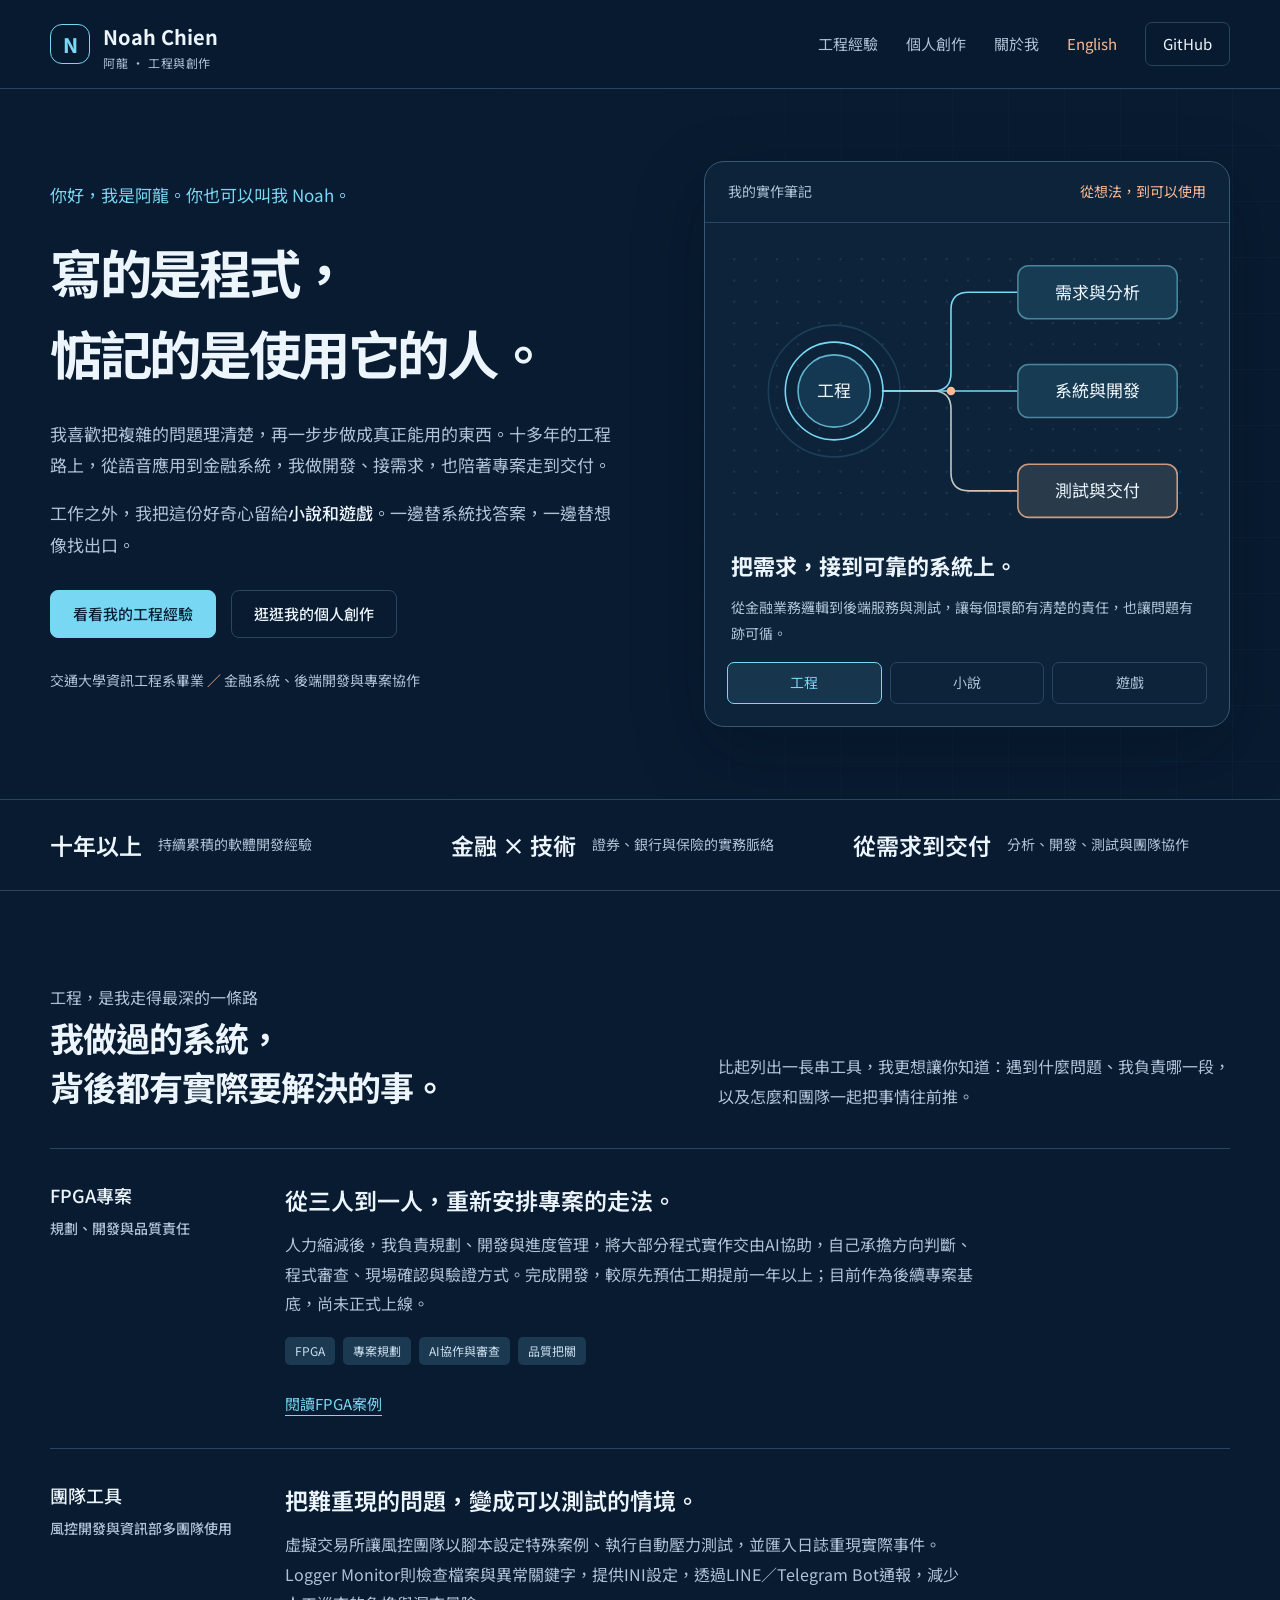
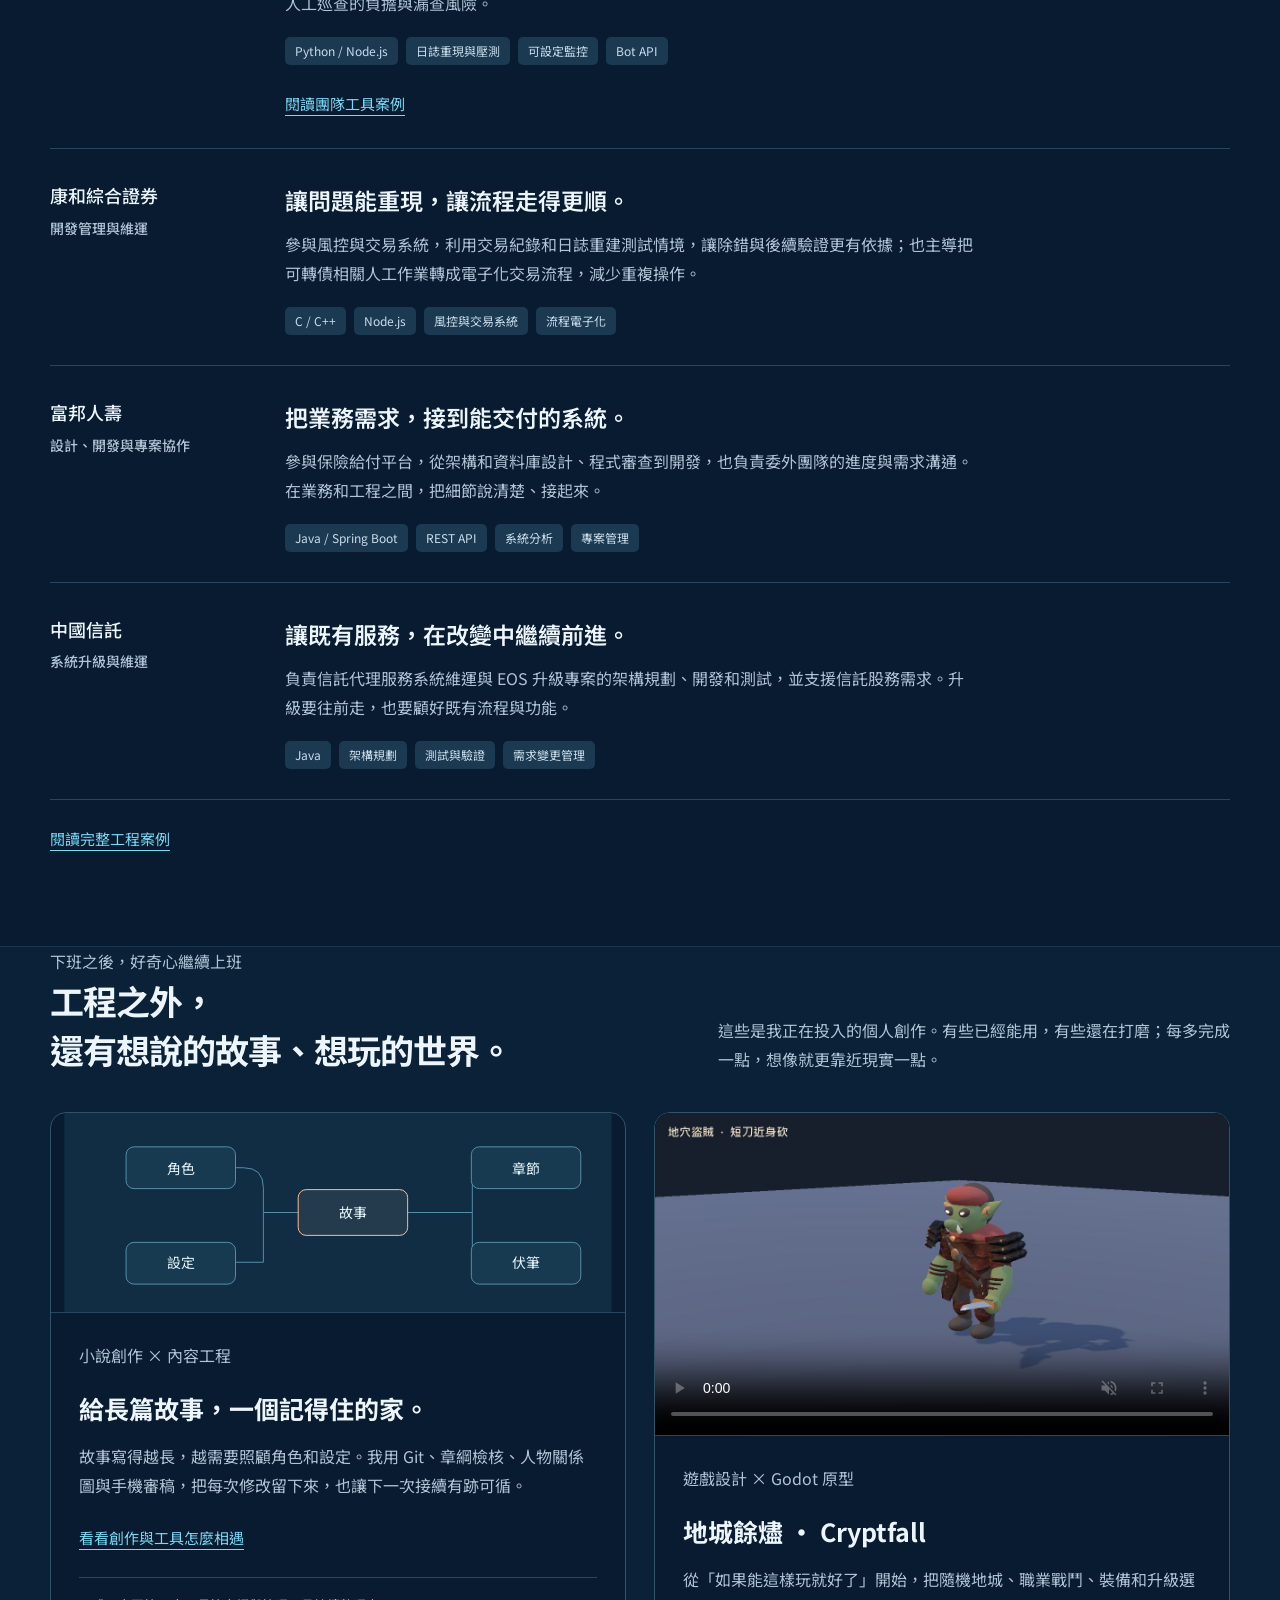
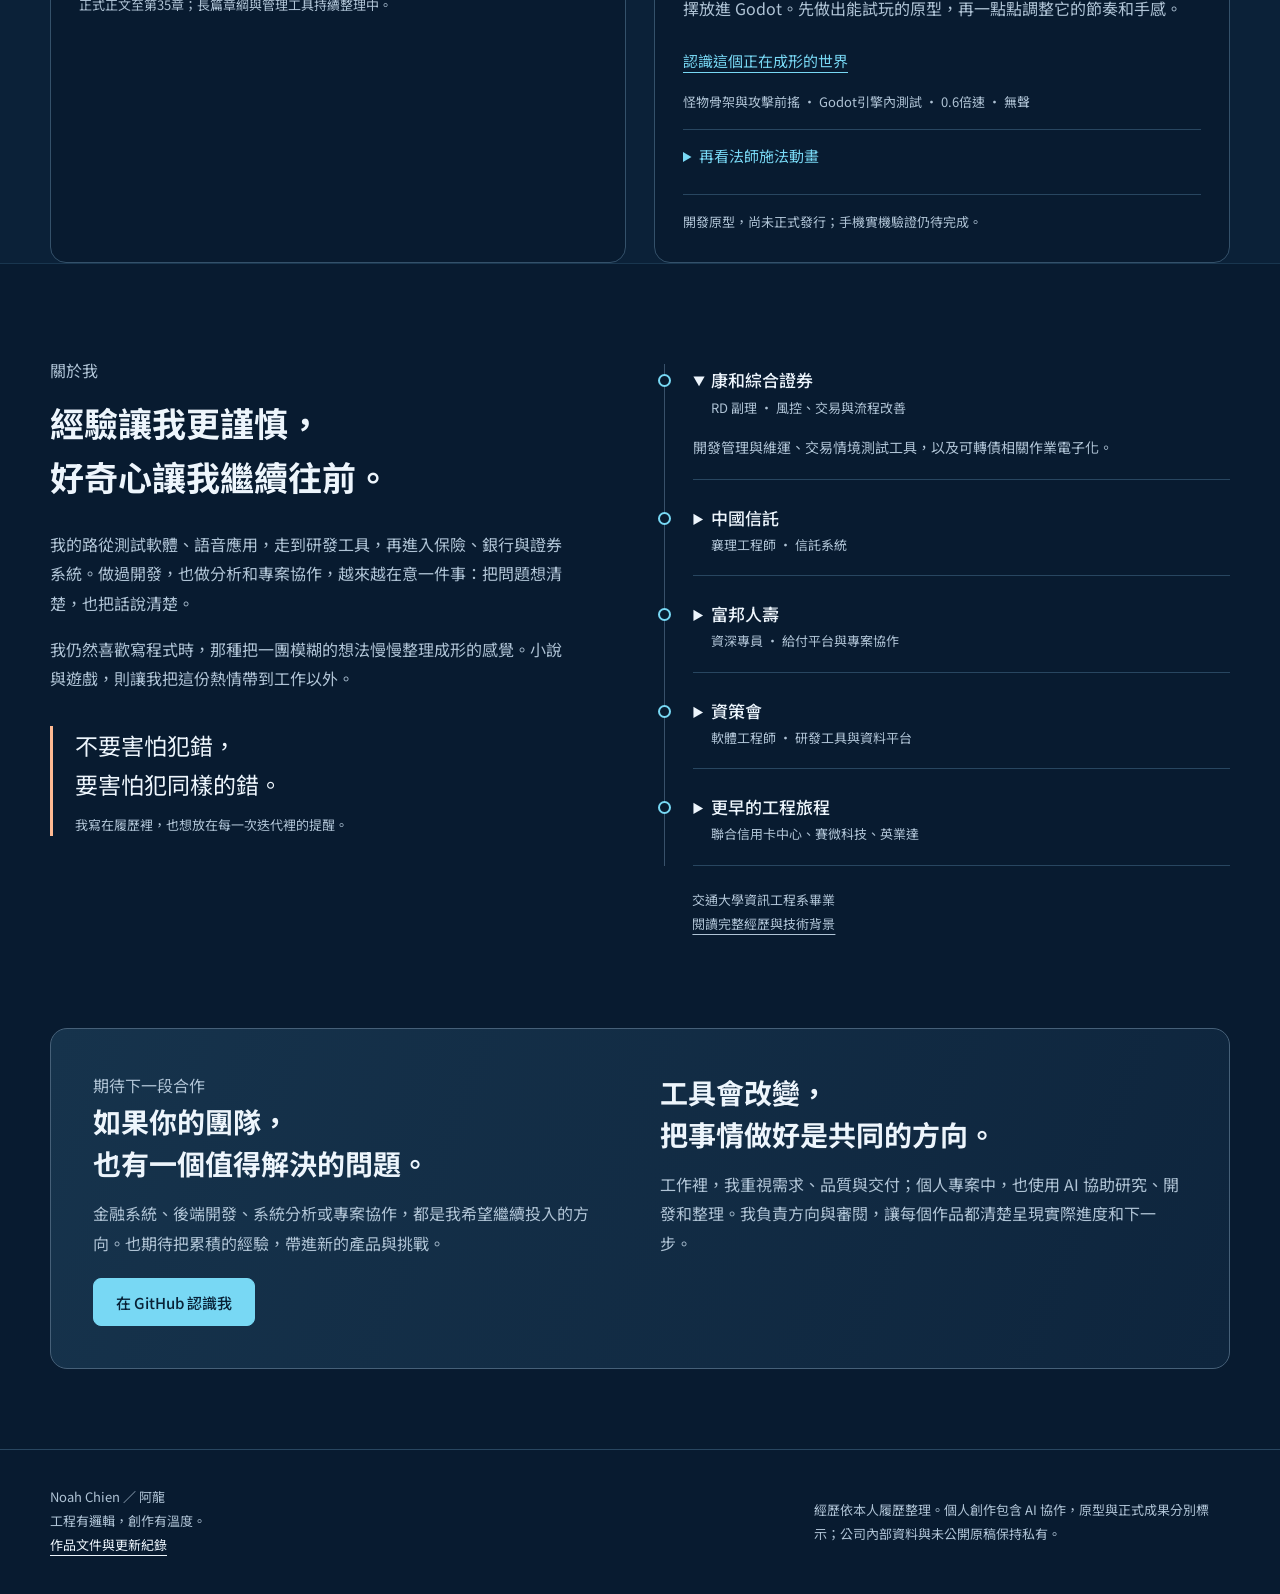
==== commit 1fa84ead: "Show Cryptfall engine videos with playback controls and attribution" ====
--- a/docs/index.html
+++ b/docs/index.html
@@ -25,7 +25,7 @@
 </div><a class="detail-link" href="https://github.com/noahchien/portfolio/blob/main/projects/work.md">閱讀完整工程案例</a></section>
 <section id="projects" class="creative-section"><div class="content container"><div class="section-heading"><div><p class="section-label">下班之後，好奇心繼續上班</p><h2>工程之外，<br>還有想說的故事、想玩的世界。</h2></div><p>這些是我正在投入的個人創作。有些已經能用，有些還在打磨；每多完成一點，想像就更靠近現實一點。</p></div><div class="creative-grid">
 <article class="creative-card"><div class="project-visual"><svg viewBox="0 0 550 200" role="img" aria-label="章節、人物與設定互相串聯的小說管理示意"><rect width="550" height="200" fill="#112d43"/><g fill="none" stroke="#568fa7"><path d="M90 55H180Q200 55 200 75V100H265M200 100V150H90M310 100H410V55H465M410 100V150H465"/><rect x="62" y="34" width="110" height="42" rx="8" fill="#173a50"/><rect x="62" y="130" width="110" height="42" rx="8" fill="#173a50"/><rect x="235" y="77" width="110" height="46" rx="8" stroke="#ffba93" fill="#233b4c"/><rect x="409" y="34" width="110" height="42" rx="8" fill="#173a50"/><rect x="409" y="130" width="110" height="42" rx="8" fill="#173a50"/></g><g fill="#e5f4fa" text-anchor="middle" font-family="Noto Sans TC,sans-serif" font-size="14"><text x="117" y="61">角色</text><text x="117" y="156">設定</text><text x="290" y="106">故事</text><text x="464" y="61">章節</text><text x="464" y="156">伏筆</text></g></svg></div><div class="project-info"><p class="project-kind">小說創作 × 內容工程</p><h3>給長篇故事，一個記得住的家。</h3><p>故事寫得越長，越需要照顧角色和設定。我用 Git、章綱檢核、人物關係圖與手機審稿，把每次修改留下來，也讓下一次接續有跡可循。</p><a href="https://github.com/noahchien/portfolio/blob/main/projects/novel.md">看看創作與工具怎麼相遇</a><small class="project-status">正式正文至第35章；長篇章綱與管理工具持續整理中。</small></div></article>
-<article class="creative-card"><div class="project-visual"><svg viewBox="0 0 550 200" role="img" aria-label="地城餘燼的程序地城概念示意，非遊戲實機畫面"><rect width="550" height="200" fill="#102438"/><g fill="#183b50" stroke="#42647a" stroke-width="2"><path d="M65 82h70v25h55v-25h88v25h58v-25h120v74H336v-26h-58v26h-88v-26h-55v26H65Z"/><path d="M218 27h70v60h-70zM371 132h58v50h-58z"/></g><g fill="#ffba93"><path d="m256 102 11 18-11 18-11-18z"/><circle cx="100" cy="113" r="5"/><circle cx="390" cy="106" r="5"/></g><g fill="#78d8f4"><circle cx="251" cy="53" r="5"/><path d="m397 152 8 8-8 8-8-8z"/></g><text x="22" y="187" fill="#9cb4cb" font-family="Noto Sans TC,sans-serif" font-size="11">玩法概念示意 · 非實機畫面</text></svg></div><div class="project-info"><p class="project-kind">遊戲設計 × Godot 原型</p><h3>地城餘燼 · Cryptfall</h3><p>從「如果能這樣玩就好了」開始，把隨機地城、職業戰鬥、裝備和升級選擇放進 Godot。先做出能試玩的原型，再一點點調整它的節奏和手感。</p><a href="https://github.com/noahchien/portfolio/blob/main/projects/cryptfall.md">認識這個正在成形的世界</a><small class="project-status">開發原型，尚未正式發行；手機實機驗證仍待完成。</small></div></article>
+<article class="creative-card"><div class="project-visual game-video"><video controls muted playsinline loop preload="metadata" poster="media/cryptfall-video-poster.jpg" aria-label="Cryptfall怪物骨架與攻擊前搖，引擎內測試，0.6倍速"><source src="media/cryptfall-monster-motion.mp4" type="video/mp4">瀏覽器不支援影片，請下載觀看。</video></div><div class="project-info"><p class="project-kind">遊戲設計 × Godot 原型</p><h3>地城餘燼 · Cryptfall</h3><p>從「如果能這樣玩就好了」開始，把隨機地城、職業戰鬥、裝備和升級選擇放進 Godot。先做出能試玩的原型，再一點點調整它的節奏和手感。</p><a href="https://github.com/noahchien/portfolio/blob/main/projects/cryptfall.md">認識這個正在成形的世界</a><p class="video-note">怪物骨架與攻擊前搖 · Godot引擎內測試 · 0.6倍速 · 無聲</p><details class="video-details"><summary>再看法師施法動畫</summary><video controls muted playsinline preload="none" aria-label="法師施法動畫，引擎內雙角度半速預覽"><source src="media/cryptfall-mage-motion.mp4" type="video/mp4">瀏覽器不支援影片，請下載觀看。</video><p class="video-note">法師施法動畫 · 引擎內半速預覽 · 無聲</p><p class="video-credit">法師模型與貼圖由Meshy 6 Lite依原創設定生成，採CC BY 4.0；遊戲端調整網格、骨架、蒙皮並整合武器與動畫。</p><a href="https://creativecommons.org/licenses/by/4.0/">CC BY 4.0授權</a></details><small class="project-status">開發原型，尚未正式發行；手機實機驗證仍待完成。</small></div></article>
 </div></div></section>
 <section id="about" class="content container"><div class="about-grid"><div class="about-copy"><p class="section-label">關於我</p><h2>經驗讓我更謹慎，<br>好奇心讓我繼續往前。</h2><p>我的路從測試軟體、語音應用，走到研發工具，再進入保險、銀行與證券系統。做過開發，也做分析和專案協作，越來越在意一件事：把問題想清楚，也把話說清楚。</p><p>我仍然喜歡寫程式時，那種把一團模糊的想法慢慢整理成形的感覺。小說與遊戲，則讓我把這份熱情帶到工作以外。</p><blockquote class="quote">不要害怕犯錯，<br>要害怕犯同樣的錯。<small>我寫在履歷裡，也想放在每一次迭代裡的提醒。</small></blockquote></div><div><div class="career" aria-label="職涯經歷，展開可閱讀內容"><details open><summary>康和綜合證券<small>RD 副理 · 風控、交易與流程改善</small></summary><p>開發管理與維運、交易情境測試工具，以及可轉債相關作業電子化。</p></details><details><summary>中國信託<small>襄理工程師 · 信託系統</small></summary><p>信託代理系統維運、EOS 升級的架構規劃、開發與測試，以及股務需求支援。</p></details><details><summary>富邦人壽<small>資深專員 · 給付平台與專案協作</small></summary><p>Java／Spring 平台、系統與資料庫設計、程式審查、委外協作及需求溝通。</p></details><details><summary>資策會<small>軟體工程師 · 研發工具與資料平台</small></summary><p>Java／Spring、前端開發、Python 資料觀測、搜尋應用，以及 Redmine 與 DevOps 協作。</p></details><details><summary>更早的工程旅程<small>聯合信用卡中心、賽微科技、英業達</small></summary><p>系統分析與廠商協作、語音辨識與合成應用、行動與 Windows 軟體，以及產線測試與操作教學。</p></details></div><p class="career-note">交通大學資訊工程系畢業<br><a href="https://github.com/noahchien/portfolio/blob/main/about.md">閱讀完整經歷與技術背景</a></p></div></div></section>
 <section class="container"><div class="collaboration"><div><p class="section-label">期待下一段合作</p><h2>如果你的團隊，<br>也有一個值得解決的問題。</h2><p>金融系統、後端開發、系統分析或專案協作，都是我希望繼續投入的方向。也期待把累積的經驗，帶進新的產品與挑戰。</p><a class="button primary" href="https://github.com/noahchien">在 GitHub 認識我</a></div><div><h2>工具會改變，<br>把事情做好是共同的方向。</h2><p>工作裡，我重視需求、品質與交付；個人專案中，也使用 AI 協助研究、開發和整理。我負責方向與審閱，讓每個作品都清楚呈現實際進度和下一步。</p></div></div></section>
--- a/docs/mobile.css
+++ b/docs/mobile.css
@@ -1,2 +1,3 @@
 @media(max-width:480px){.brand-mark{display:none}.brand strong{font-size:15px}.nav{gap:12px}.header-inner{gap:10px}.nav .github-link{padding:3px 8px}.hero h1{letter-spacing:-.05em}}
 .nav .language-link{color:var(--warm);white-space:nowrap}html[lang=en] .hero h1{font-size:clamp(34px,4vw,54px);letter-spacing:-.035em;line-height:1.35}html[lang=en] .hero-meta .meta-inner strong{font-size:20px}html[lang=en] .system-caption h2{font-size:21px}html[lang=en] .brand small{letter-spacing:0}@media(max-width:640px){.header-inner{flex-wrap:wrap;padding-top:12px;padding-bottom:12px;gap:10px}.nav{width:100%;justify-content:space-between;gap:10px}.brand-mark{display:grid}.brand strong{font-size:17px}.nav .desktop-link{display:none}html{scroll-padding-top:140px}html[lang=en] .hero h1{font-size:clamp(34px,8.5vw,45px)}html[lang=en] .meta-inner strong{width:115px}}
+.project-visual.game-video{height:auto;aspect-ratio:16/9;background:#050e18}.game-video video,.video-details video{display:block;width:100%;height:100%;object-fit:contain}.video-details video{margin:15px 0;height:auto;aspect-ratio:16/9}.project-info .video-note,.project-info .video-credit{font-size:13px;line-height:1.8;color:var(--muted);margin:15px 0}.video-details{border-top:1px solid var(--line);padding-top:12px;margin-top:15px}.video-details summary{cursor:pointer;color:var(--blue);font-size:15px}
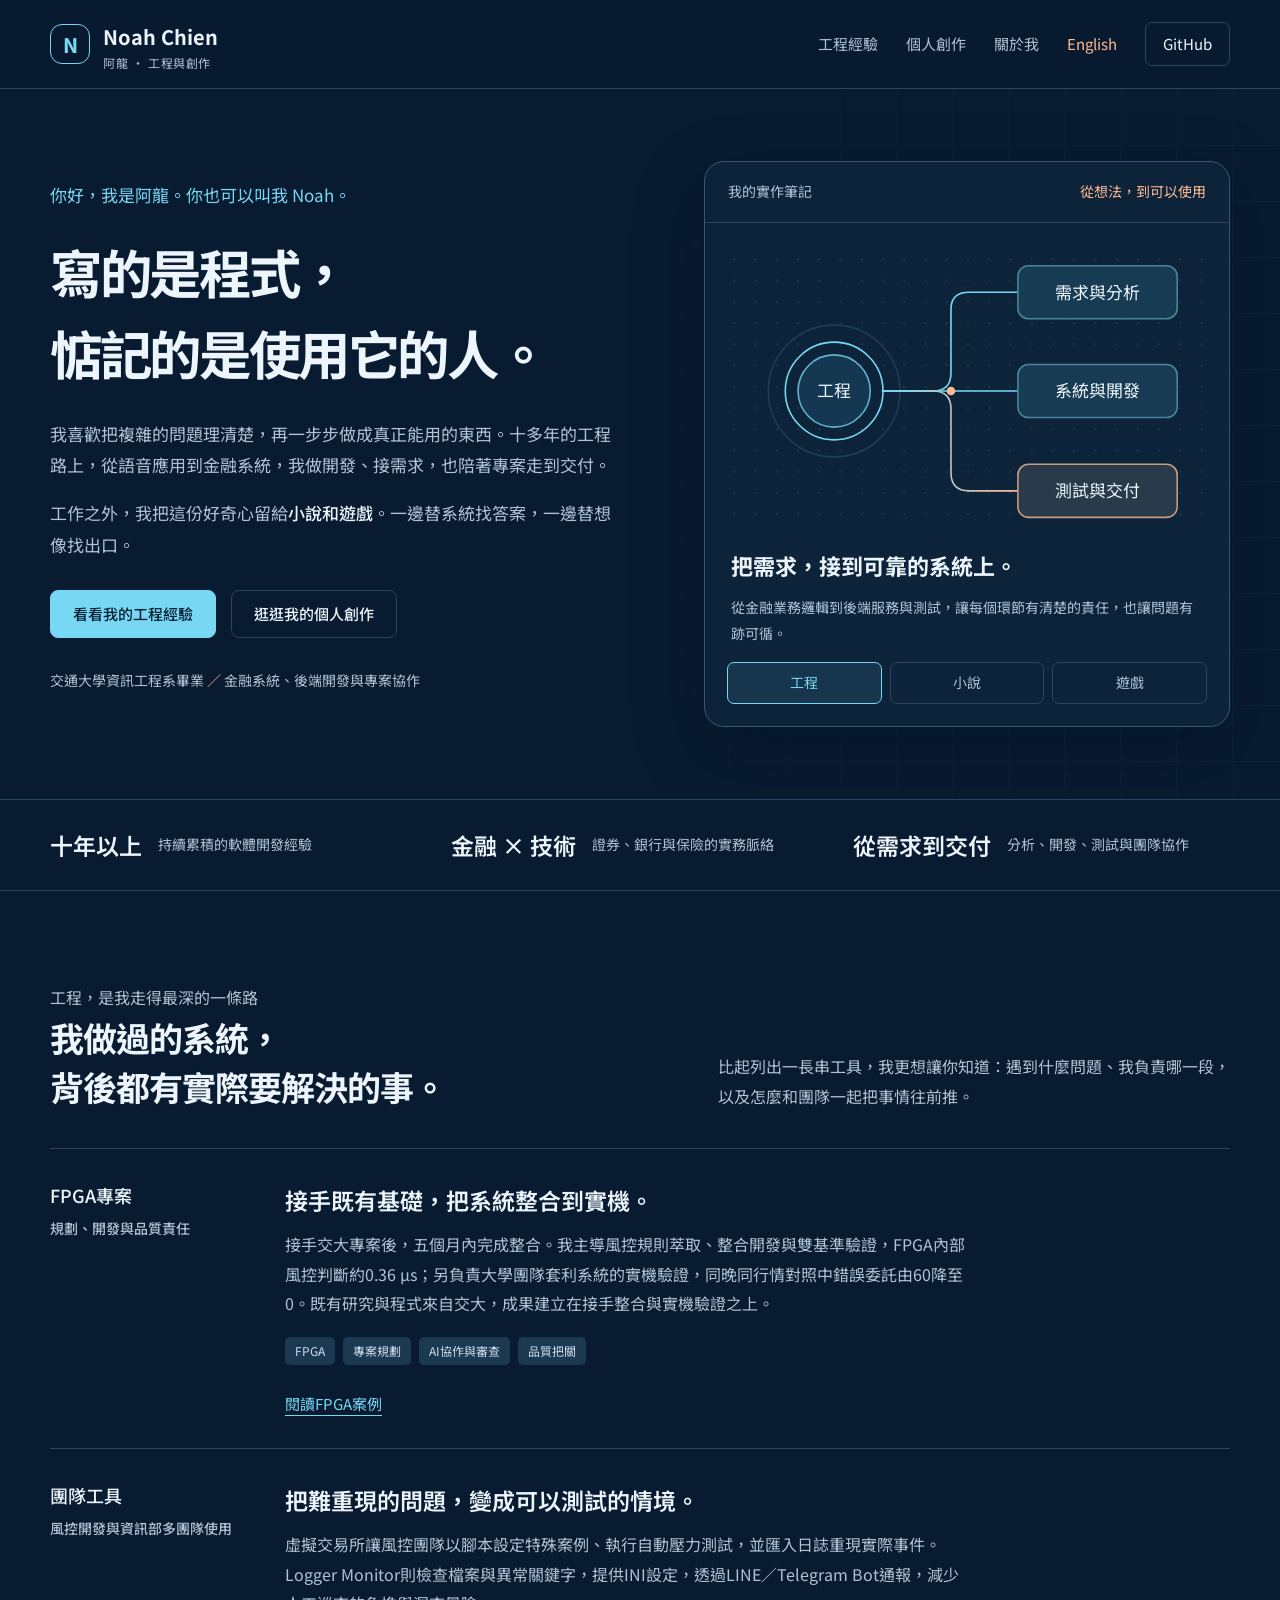
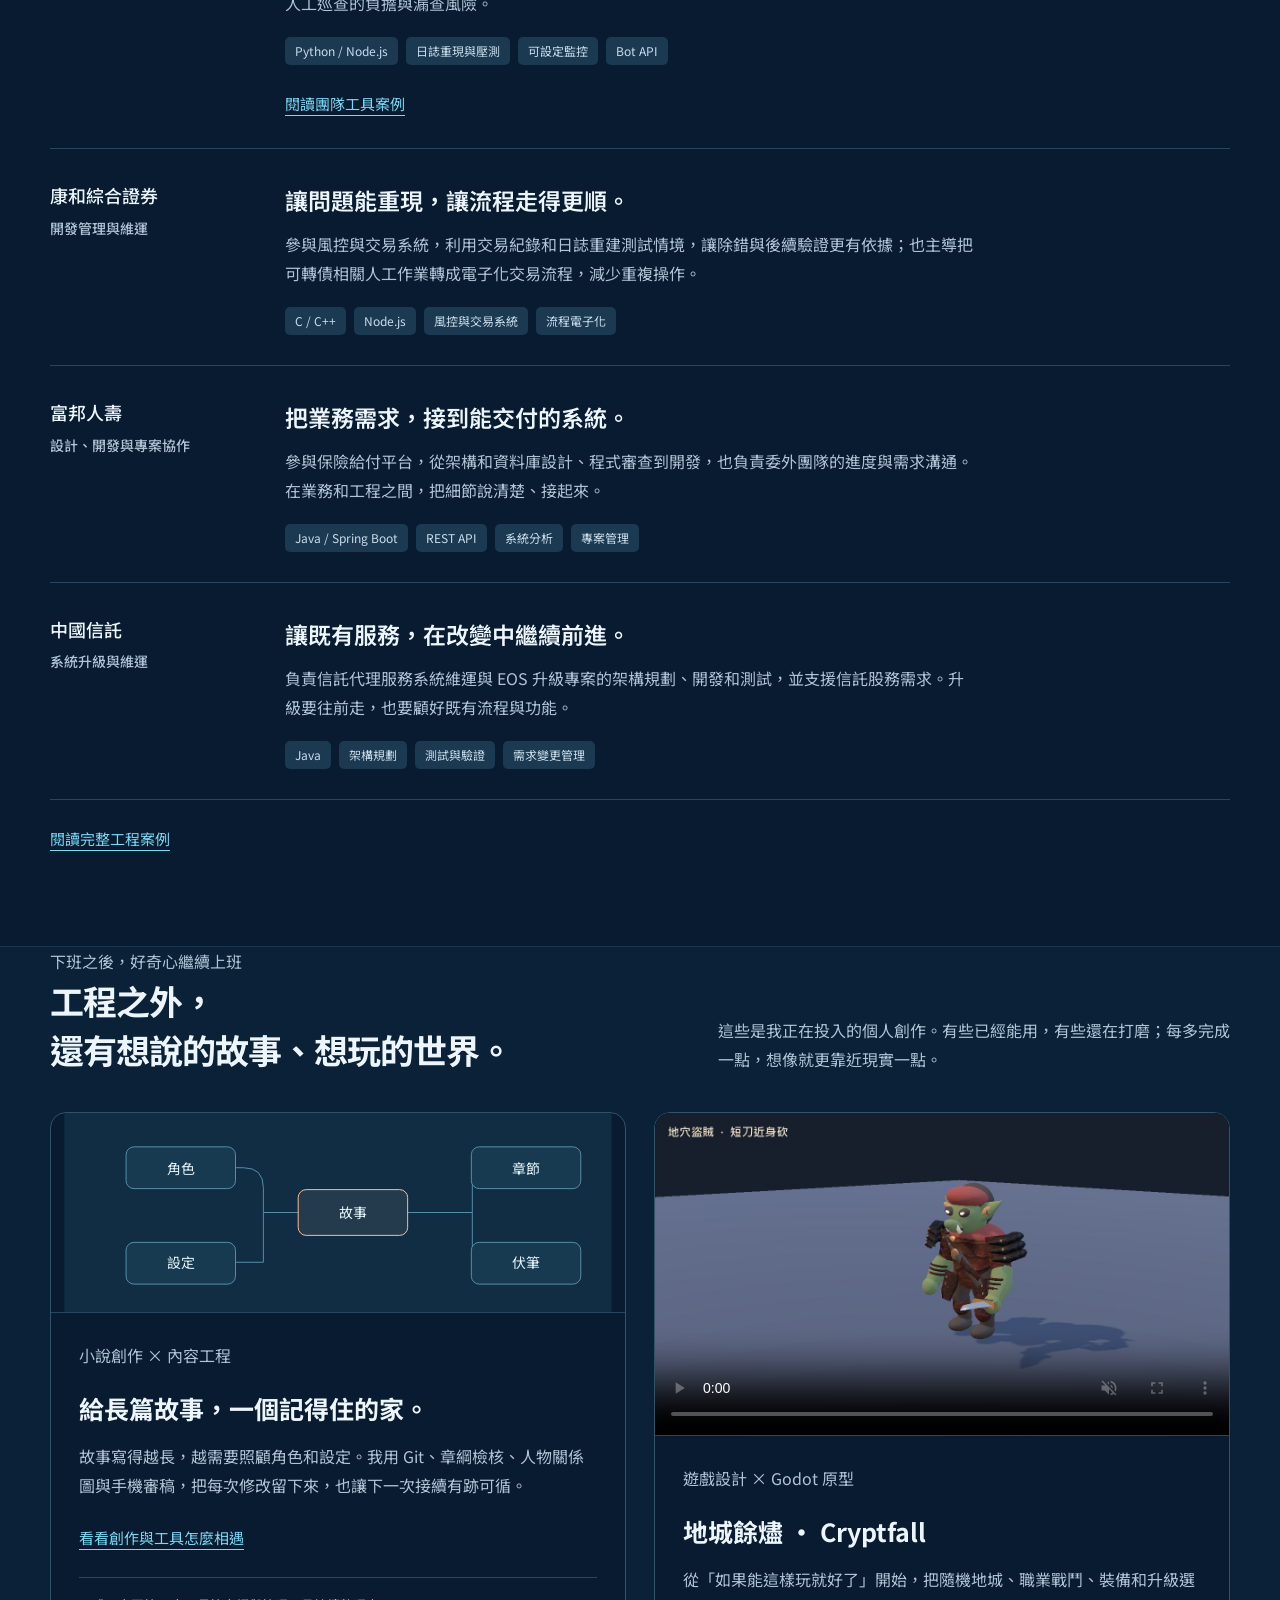
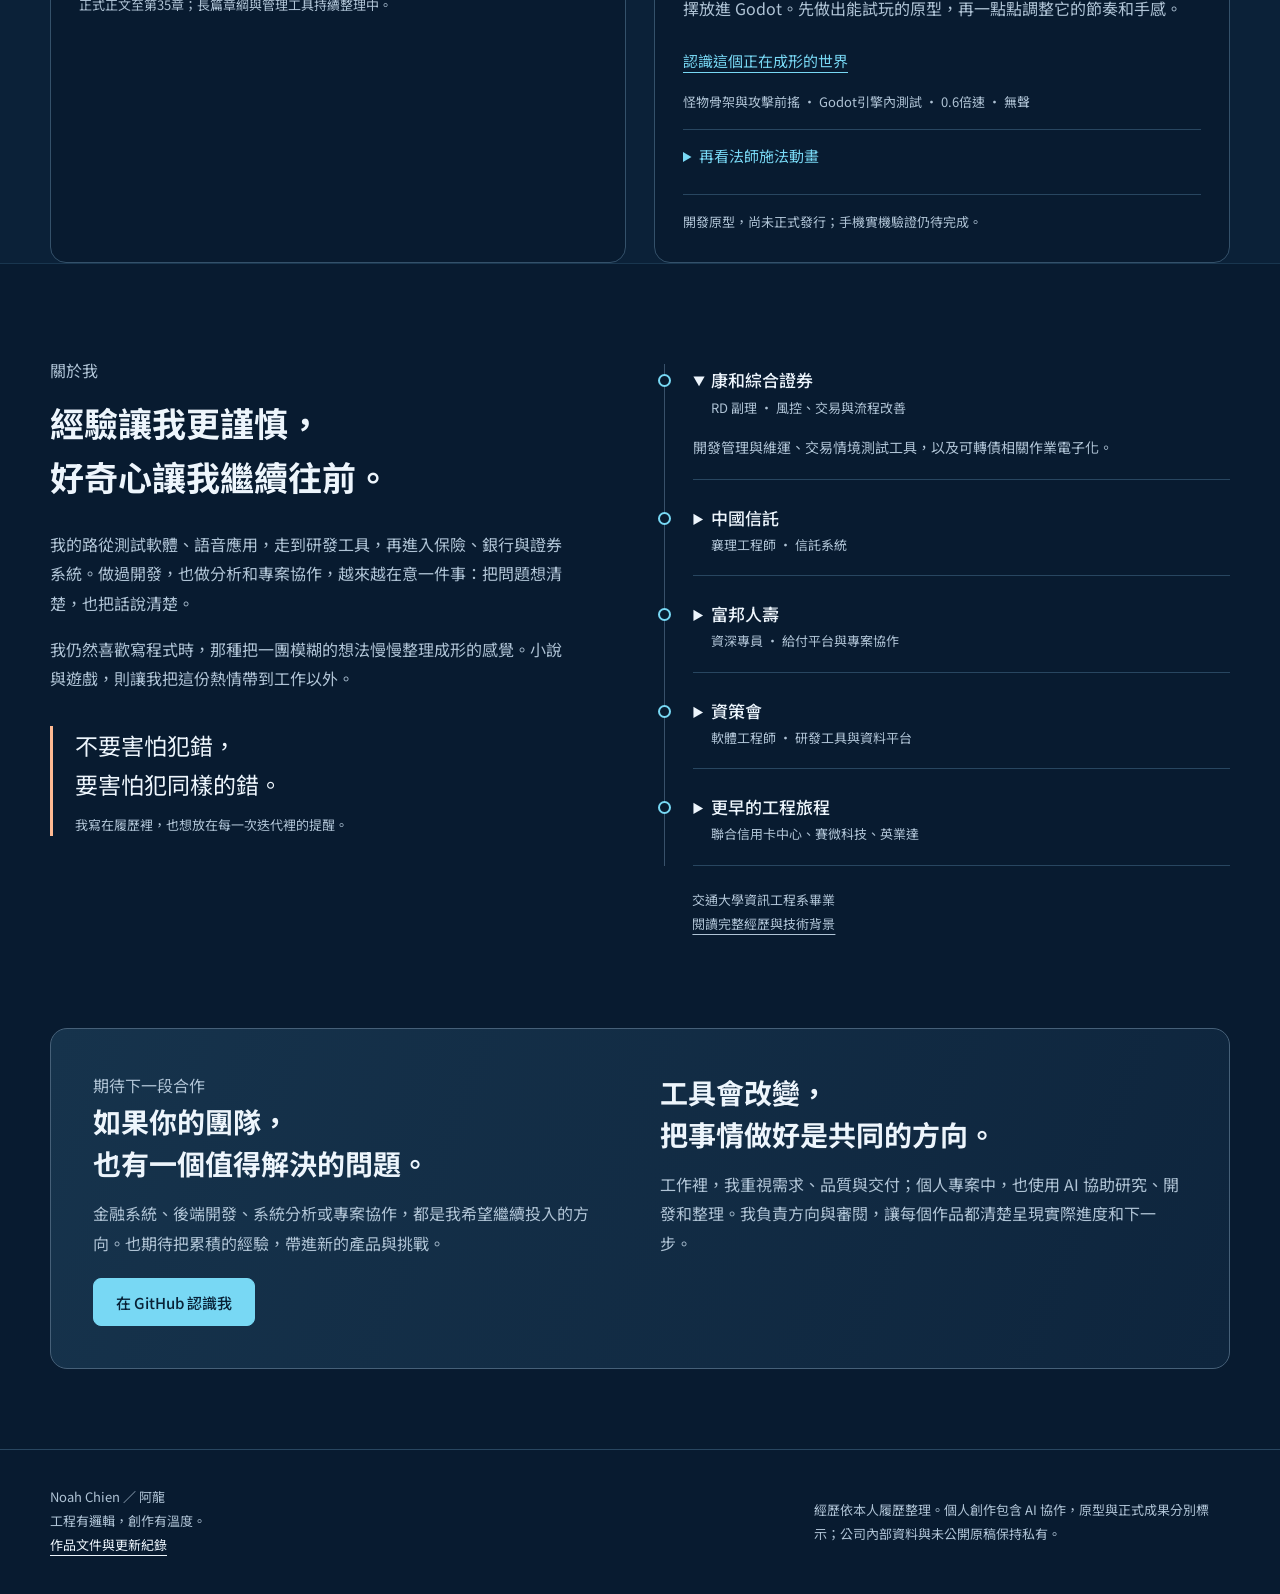
==== commit 115514d1: "Expand FPGA evidence and credit university foundation with corrected integration timeline" ====
--- a/docs/index.html
+++ b/docs/index.html
@@ -16,7 +16,7 @@
 <div class="system-view"><div class="system-top"><span>我的實作筆記</span><span>從想法，到可以使用</span></div><svg class="system-diagram" viewBox="0 0 480 290" aria-label="需求、開發與交付串聯的系統示意" role="img"><defs><pattern id="dots" width="20" height="20" patternUnits="userSpaceOnUse"><circle cx="1" cy="1" r="1" fill="#78d8f4" opacity=".15"/></pattern><linearGradient id="line" x2="1"><stop stop-color="#78d8f4"/><stop offset="1" stop-color="#ffba93"/></linearGradient></defs><rect x="15" y="10" width="450" height="260" fill="url(#dots)"/><g fill="none" stroke-width="1.5"><path d="M160 145H208Q225 145 225 128V68Q225 52 242 52H288" stroke="#78d8f4"/><path d="M160 145H288" stroke="#78d8f4"/><path d="M160 145H208Q225 145 225 162V222Q225 239 242 239H288" stroke="url(#line)"/><circle cx="115" cy="145" r="62" stroke="#78d8f4" opacity=".15"/><circle cx="115" cy="145" r="46" stroke="#78d8f4"/><circle cx="115" cy="145" r="34" fill="#163c58" stroke="#78d8f4" opacity=".8"/><rect x="288" y="27" width="150" height="50" rx="10" fill="#183b54" stroke="#49859c"/><rect x="288" y="120" width="150" height="50" rx="10" fill="#183b54" stroke="#49859c"/><rect x="288" y="214" width="150" height="50" rx="10" fill="#293b4b" stroke="#ca9b7e"/></g><g font-family="Noto Sans TC,Microsoft JhengHei,sans-serif" fill="#edf5fc" text-anchor="middle" font-size="16"><text id="diagram-center" x="115" y="151">工程</text><text id="node-0" x="363" y="58">需求與分析</text><text id="node-1" x="363" y="151">系統與開發</text><text id="node-2" x="363" y="245">測試與交付</text></g><circle cx="225" cy="145" r="4" fill="#ffba93"/></svg><div class="system-caption" aria-live="polite"><h2 id="view-title">把需求，接到可靠的系統上。</h2><p id="view-description">從金融業務邏輯到後端服務與測試，讓每個環節有清楚的責任，也讓問題有跡可循。</p></div><div class="view-tabs" role="group" aria-label="切換實作方向"><button data-view="engineering" aria-pressed="true">工程</button><button data-view="stories" aria-pressed="false">小說</button><button data-view="games" aria-pressed="false">遊戲</button></div></div></div></section>
 <div class="hero-meta"><div class="container meta-inner"><div><strong>十年以上</strong><span>持續累積的軟體開發經驗</span></div><div><strong>金融 × 技術</strong><span>證券、銀行與保險的實務脈絡</span></div><div><strong>從需求到交付</strong><span>分析、開發、測試與團隊協作</span></div></div></div>
 <section id="work" class="content container"><div class="section-heading"><div><p class="section-label">工程，是我走得最深的一條路</p><h2>我做過的系統，<br>背後都有實際要解決的事。</h2></div><p>比起列出一長串工具，我更想讓你知道：遇到什麼問題、我負責哪一段，以及怎麼和團隊一起把事情往前推。</p></div><div class="work-list">
-<article class="work-item"><div class="work-company">FPGA專案<small>規劃、開發與品質責任</small></div><div><h3>從三人到一人，重新安排專案的走法。</h3><p>人力縮減後，我負責規劃、開發與進度管理，將大部分程式實作交由AI協助，自己承擔方向判斷、程式審查、現場確認與驗證方式。完成開發，較原先預估工期提前一年以上；目前作為後續專案基底，尚未正式上線。</p><div class="tags"><span>FPGA</span><span>專案規劃</span><span>AI協作與審查</span><span>品質把關</span></div><a class="detail-link" href="https://github.com/noahchien/portfolio/blob/main/projects/fpga.md">閱讀FPGA案例</a></div></article>
+<article class="work-item"><div class="work-company">FPGA專案<small>規劃、開發與品質責任</small></div><div><h3>接手既有基礎，把系統整合到實機。</h3><p>接手交大專案後，五個月內完成整合。我主導風控規則萃取、整合開發與雙基準驗證，FPGA內部風控判斷約0.36 µs；另負責大學團隊套利系統的實機驗證，同晚同行情對照中錯誤委託由60降至0。既有研究與程式來自交大，成果建立在接手整合與實機驗證之上。</p><div class="tags"><span>FPGA</span><span>專案規劃</span><span>AI協作與審查</span><span>品質把關</span></div><a class="detail-link" href="https://github.com/noahchien/portfolio/blob/main/projects/fpga.md">閱讀FPGA案例</a></div></article>
 <article class="work-item"><div class="work-company">團隊工具<small>風控開發與資訊部多團隊使用</small></div><div><h3>把難重現的問題，變成可以測試的情境。</h3><p>虛擬交易所讓風控團隊以腳本設定特殊案例、執行自動壓力測試，並匯入日誌重現實際事件。Logger Monitor則檢查檔案與異常關鍵字，提供INI設定，透過LINE／Telegram Bot通報，減少人工巡查的負擔與漏查風險。</p><div class="tags"><span>Python / Node.js</span><span>日誌重現與壓測</span><span>可設定監控</span><span>Bot API</span></div><a class="detail-link" href="https://github.com/noahchien/portfolio/blob/main/projects/testing-tools.md">閱讀團隊工具案例</a></div></article>
 
 <article class="work-item"><div class="work-company">康和綜合證券<small>開發管理與維運</small></div><div><h3>讓問題能重現，讓流程走得更順。</h3><p>參與風控與交易系統，利用交易紀錄和日誌重建測試情境，讓除錯與後續驗證更有依據；也主導把可轉債相關人工作業轉成電子化交易流程，減少重複操作。</p><div class="tags" aria-label="相關技能"><span>C / C++</span><span>Node.js</span><span>風控與交易系統</span><span>流程電子化</span></div></div></article>
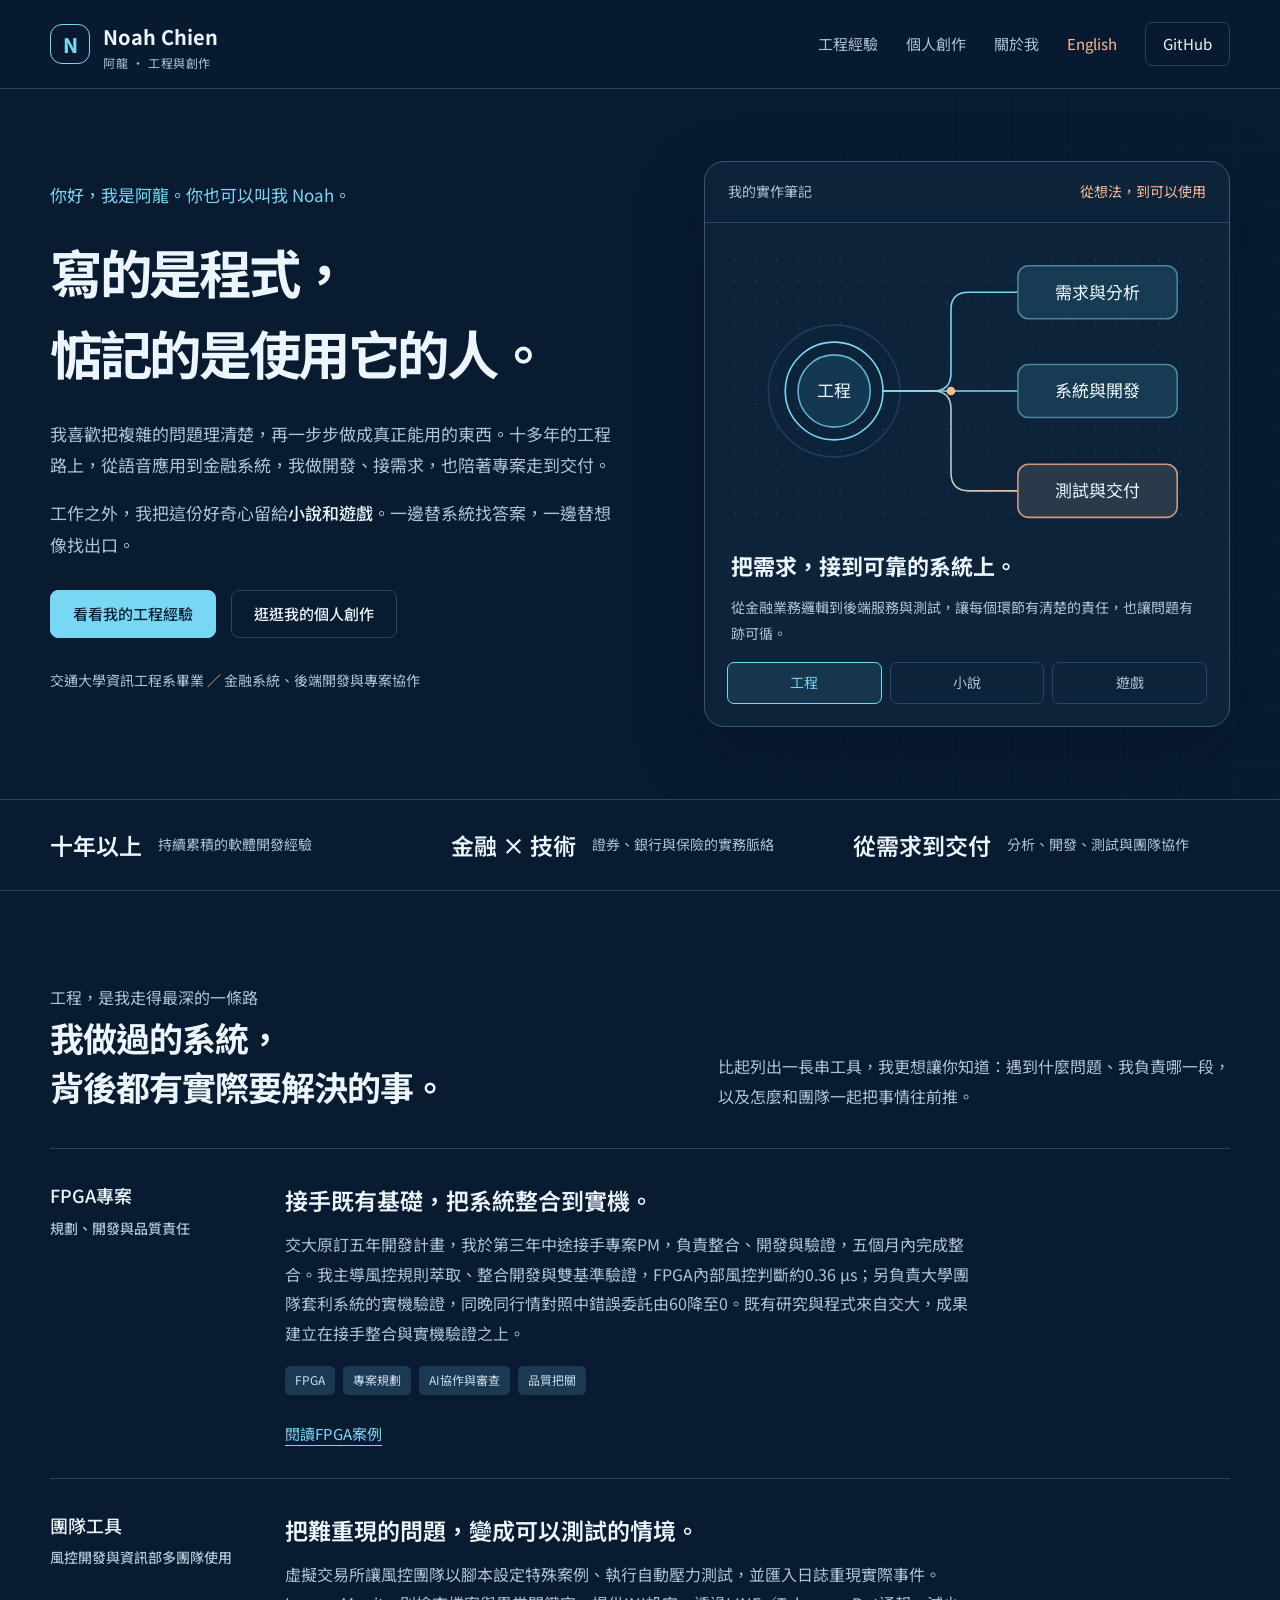
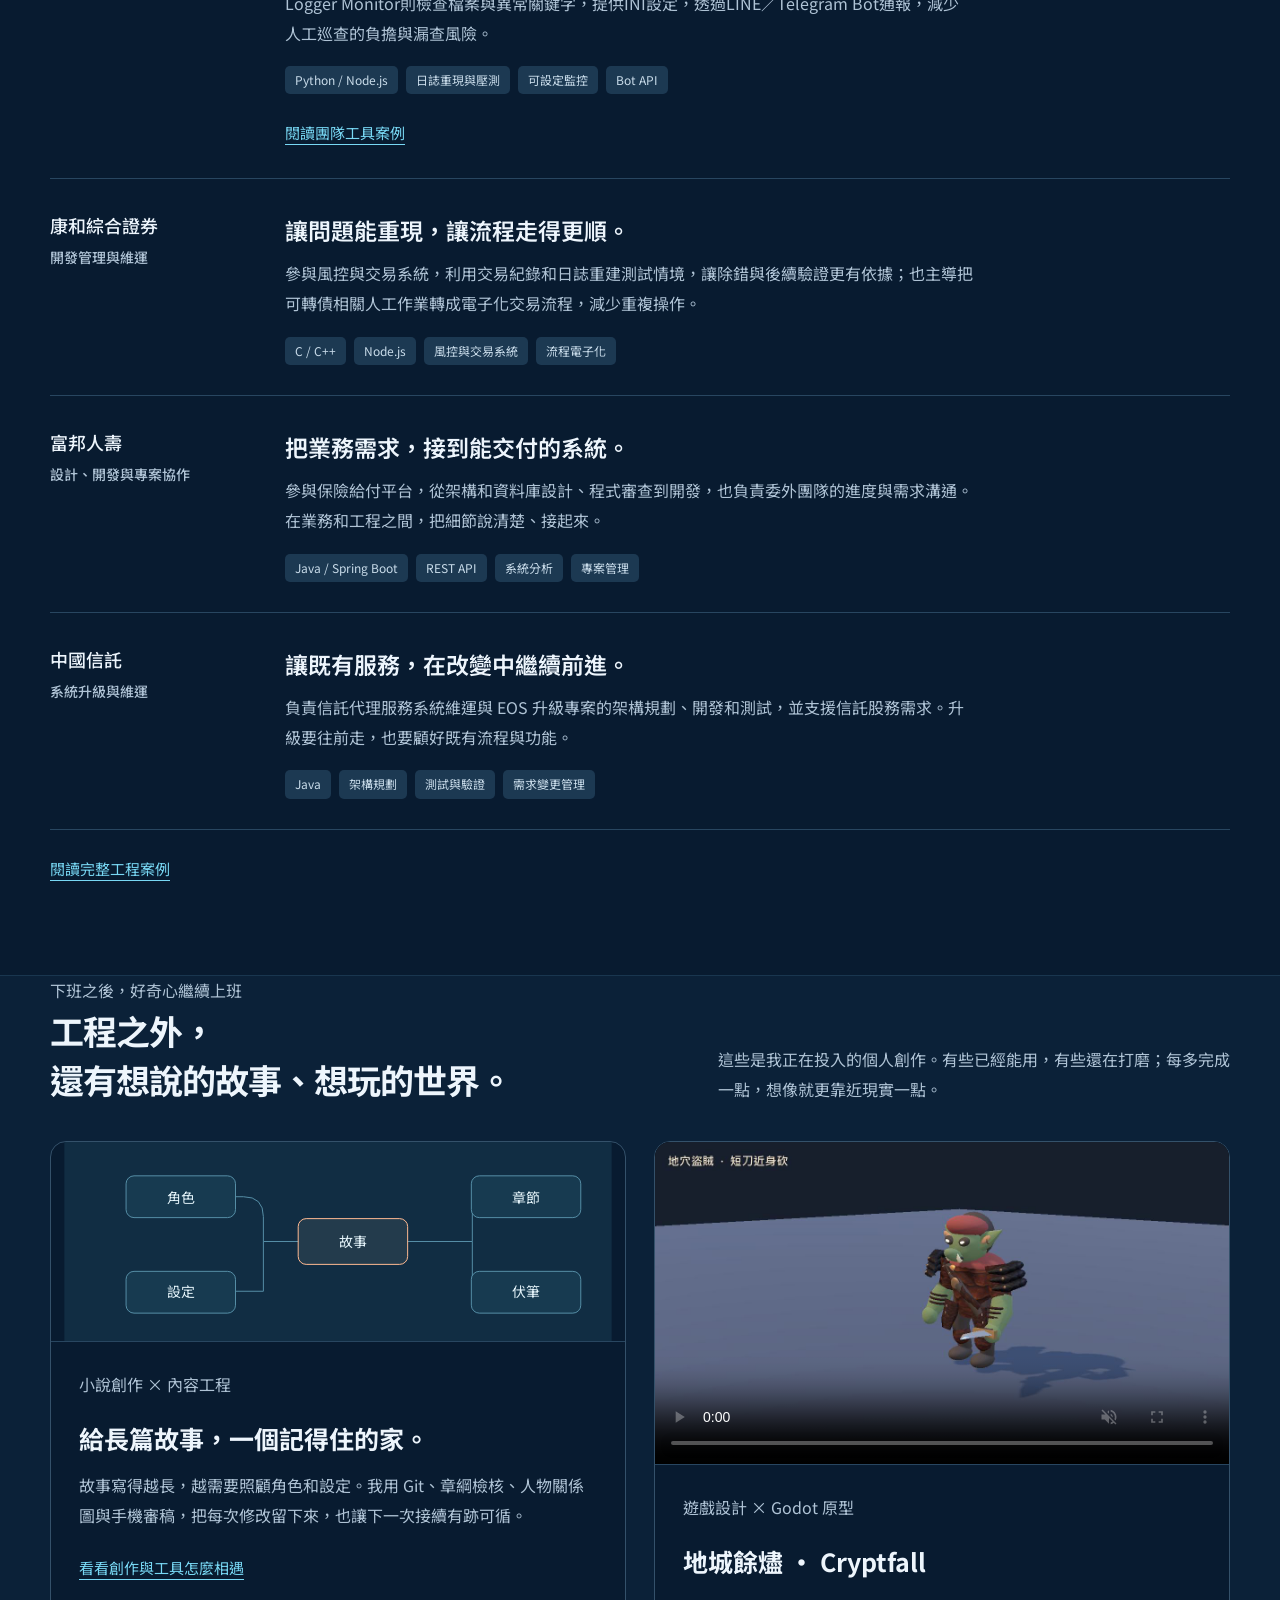
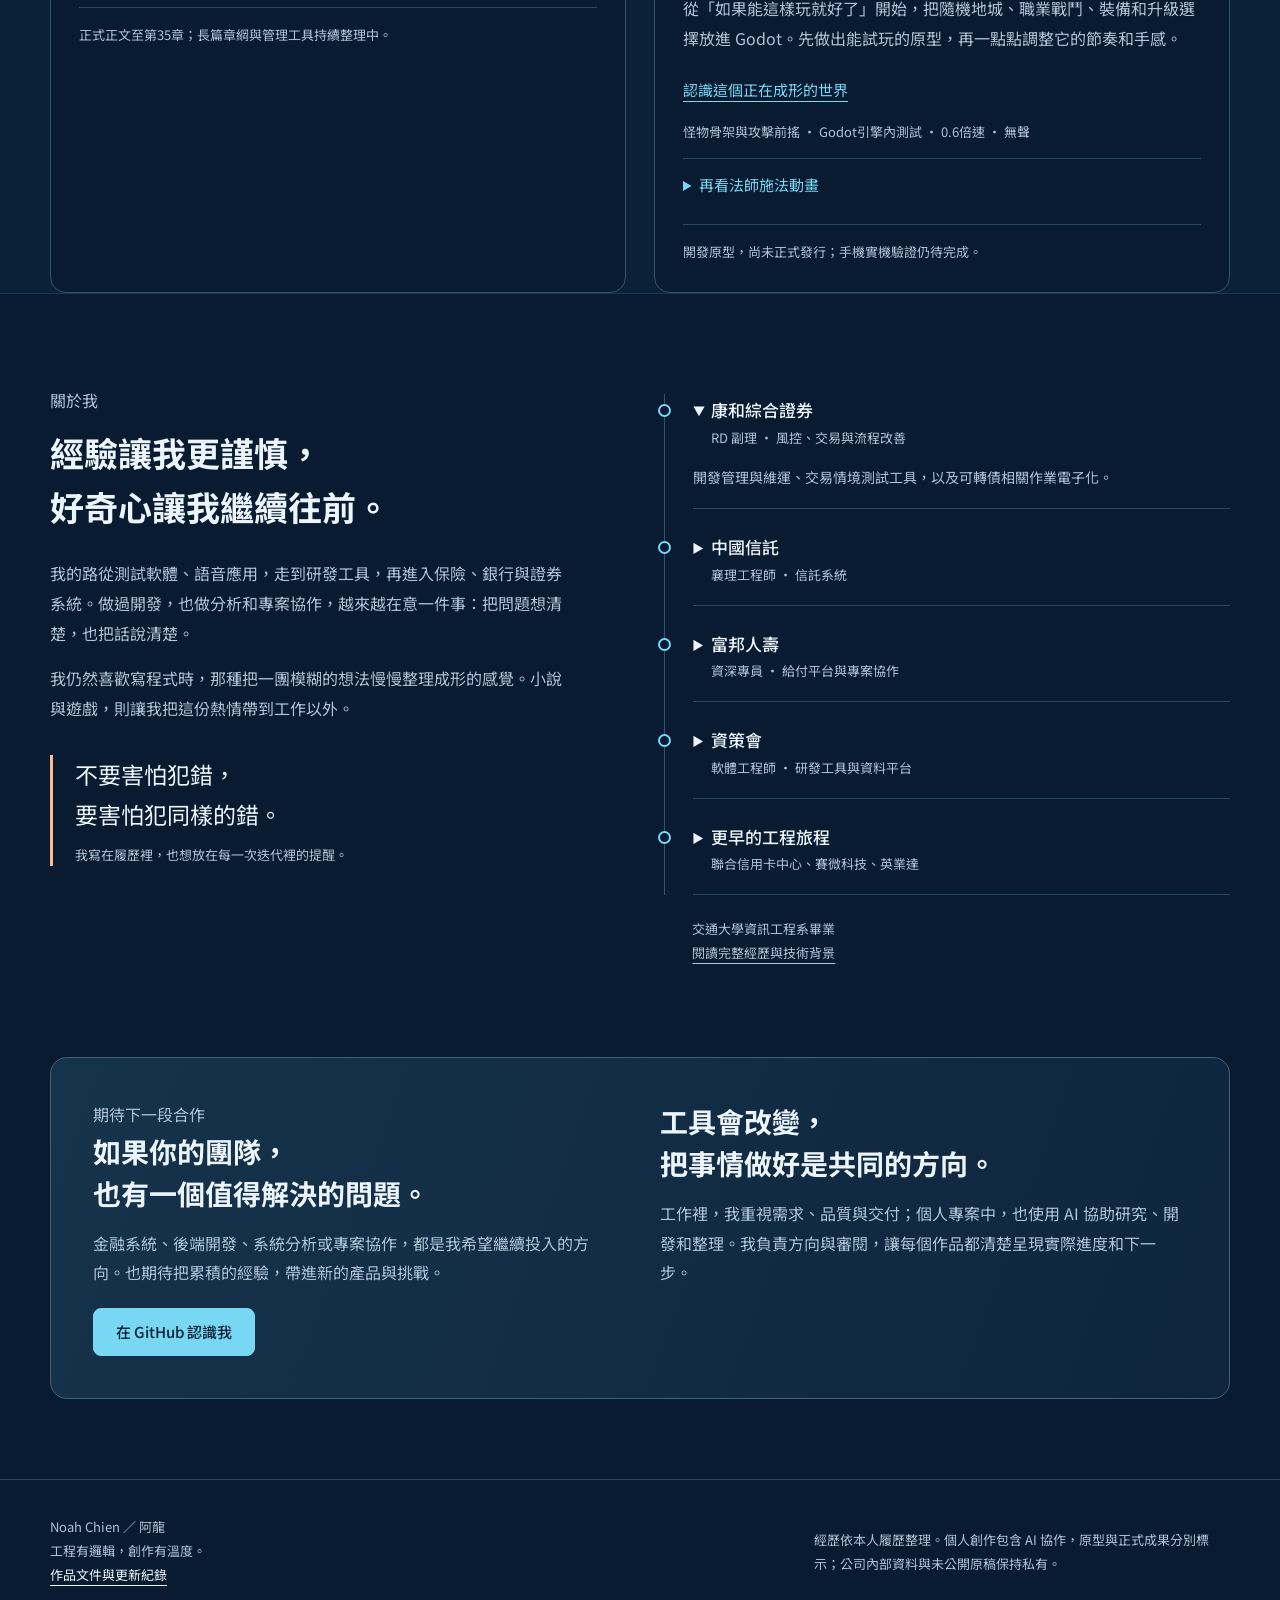
==== commit 73e6da7f: "Clarify third year PM handover of five year university project" ====
--- a/docs/index.html
+++ b/docs/index.html
@@ -16,7 +16,7 @@
 <div class="system-view"><div class="system-top"><span>我的實作筆記</span><span>從想法，到可以使用</span></div><svg class="system-diagram" viewBox="0 0 480 290" aria-label="需求、開發與交付串聯的系統示意" role="img"><defs><pattern id="dots" width="20" height="20" patternUnits="userSpaceOnUse"><circle cx="1" cy="1" r="1" fill="#78d8f4" opacity=".15"/></pattern><linearGradient id="line" x2="1"><stop stop-color="#78d8f4"/><stop offset="1" stop-color="#ffba93"/></linearGradient></defs><rect x="15" y="10" width="450" height="260" fill="url(#dots)"/><g fill="none" stroke-width="1.5"><path d="M160 145H208Q225 145 225 128V68Q225 52 242 52H288" stroke="#78d8f4"/><path d="M160 145H288" stroke="#78d8f4"/><path d="M160 145H208Q225 145 225 162V222Q225 239 242 239H288" stroke="url(#line)"/><circle cx="115" cy="145" r="62" stroke="#78d8f4" opacity=".15"/><circle cx="115" cy="145" r="46" stroke="#78d8f4"/><circle cx="115" cy="145" r="34" fill="#163c58" stroke="#78d8f4" opacity=".8"/><rect x="288" y="27" width="150" height="50" rx="10" fill="#183b54" stroke="#49859c"/><rect x="288" y="120" width="150" height="50" rx="10" fill="#183b54" stroke="#49859c"/><rect x="288" y="214" width="150" height="50" rx="10" fill="#293b4b" stroke="#ca9b7e"/></g><g font-family="Noto Sans TC,Microsoft JhengHei,sans-serif" fill="#edf5fc" text-anchor="middle" font-size="16"><text id="diagram-center" x="115" y="151">工程</text><text id="node-0" x="363" y="58">需求與分析</text><text id="node-1" x="363" y="151">系統與開發</text><text id="node-2" x="363" y="245">測試與交付</text></g><circle cx="225" cy="145" r="4" fill="#ffba93"/></svg><div class="system-caption" aria-live="polite"><h2 id="view-title">把需求，接到可靠的系統上。</h2><p id="view-description">從金融業務邏輯到後端服務與測試，讓每個環節有清楚的責任，也讓問題有跡可循。</p></div><div class="view-tabs" role="group" aria-label="切換實作方向"><button data-view="engineering" aria-pressed="true">工程</button><button data-view="stories" aria-pressed="false">小說</button><button data-view="games" aria-pressed="false">遊戲</button></div></div></div></section>
 <div class="hero-meta"><div class="container meta-inner"><div><strong>十年以上</strong><span>持續累積的軟體開發經驗</span></div><div><strong>金融 × 技術</strong><span>證券、銀行與保險的實務脈絡</span></div><div><strong>從需求到交付</strong><span>分析、開發、測試與團隊協作</span></div></div></div>
 <section id="work" class="content container"><div class="section-heading"><div><p class="section-label">工程，是我走得最深的一條路</p><h2>我做過的系統，<br>背後都有實際要解決的事。</h2></div><p>比起列出一長串工具，我更想讓你知道：遇到什麼問題、我負責哪一段，以及怎麼和團隊一起把事情往前推。</p></div><div class="work-list">
-<article class="work-item"><div class="work-company">FPGA專案<small>規劃、開發與品質責任</small></div><div><h3>接手既有基礎，把系統整合到實機。</h3><p>接手交大專案後，五個月內完成整合。我主導風控規則萃取、整合開發與雙基準驗證，FPGA內部風控判斷約0.36 µs；另負責大學團隊套利系統的實機驗證，同晚同行情對照中錯誤委託由60降至0。既有研究與程式來自交大，成果建立在接手整合與實機驗證之上。</p><div class="tags"><span>FPGA</span><span>專案規劃</span><span>AI協作與審查</span><span>品質把關</span></div><a class="detail-link" href="https://github.com/noahchien/portfolio/blob/main/projects/fpga.md">閱讀FPGA案例</a></div></article>
+<article class="work-item"><div class="work-company">FPGA專案<small>規劃、開發與品質責任</small></div><div><h3>接手既有基礎，把系統整合到實機。</h3><p>交大原訂五年開發計畫，我於第三年中途接手專案PM，負責整合、開發與驗證，五個月內完成整合。我主導風控規則萃取、整合開發與雙基準驗證，FPGA內部風控判斷約0.36 µs；另負責大學團隊套利系統的實機驗證，同晚同行情對照中錯誤委託由60降至0。既有研究與程式來自交大，成果建立在接手整合與實機驗證之上。</p><div class="tags"><span>FPGA</span><span>專案規劃</span><span>AI協作與審查</span><span>品質把關</span></div><a class="detail-link" href="https://github.com/noahchien/portfolio/blob/main/projects/fpga.md">閱讀FPGA案例</a></div></article>
 <article class="work-item"><div class="work-company">團隊工具<small>風控開發與資訊部多團隊使用</small></div><div><h3>把難重現的問題，變成可以測試的情境。</h3><p>虛擬交易所讓風控團隊以腳本設定特殊案例、執行自動壓力測試，並匯入日誌重現實際事件。Logger Monitor則檢查檔案與異常關鍵字，提供INI設定，透過LINE／Telegram Bot通報，減少人工巡查的負擔與漏查風險。</p><div class="tags"><span>Python / Node.js</span><span>日誌重現與壓測</span><span>可設定監控</span><span>Bot API</span></div><a class="detail-link" href="https://github.com/noahchien/portfolio/blob/main/projects/testing-tools.md">閱讀團隊工具案例</a></div></article>
 
 <article class="work-item"><div class="work-company">康和綜合證券<small>開發管理與維運</small></div><div><h3>讓問題能重現，讓流程走得更順。</h3><p>參與風控與交易系統，利用交易紀錄和日誌重建測試情境，讓除錯與後續驗證更有依據；也主導把可轉債相關人工作業轉成電子化交易流程，減少重複操作。</p><div class="tags" aria-label="相關技能"><span>C / C++</span><span>Node.js</span><span>風控與交易系統</span><span>流程電子化</span></div></div></article>
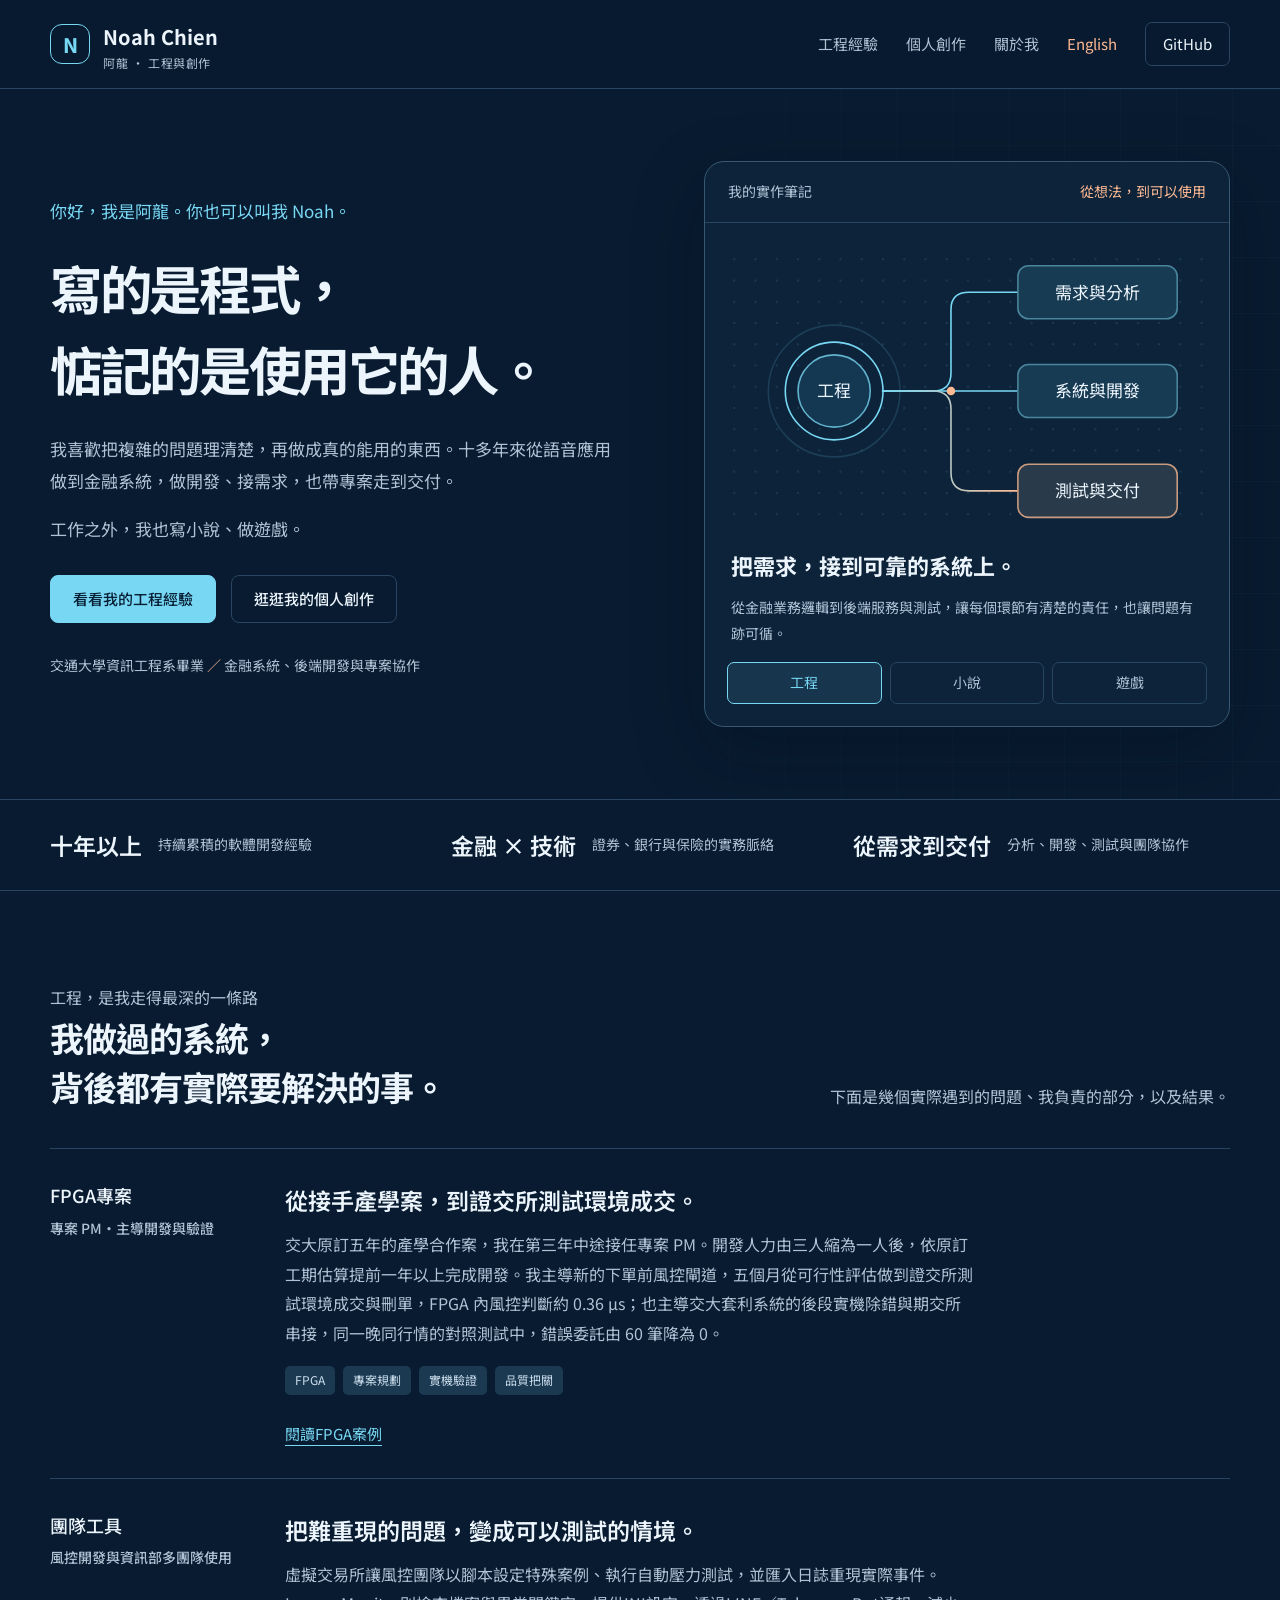
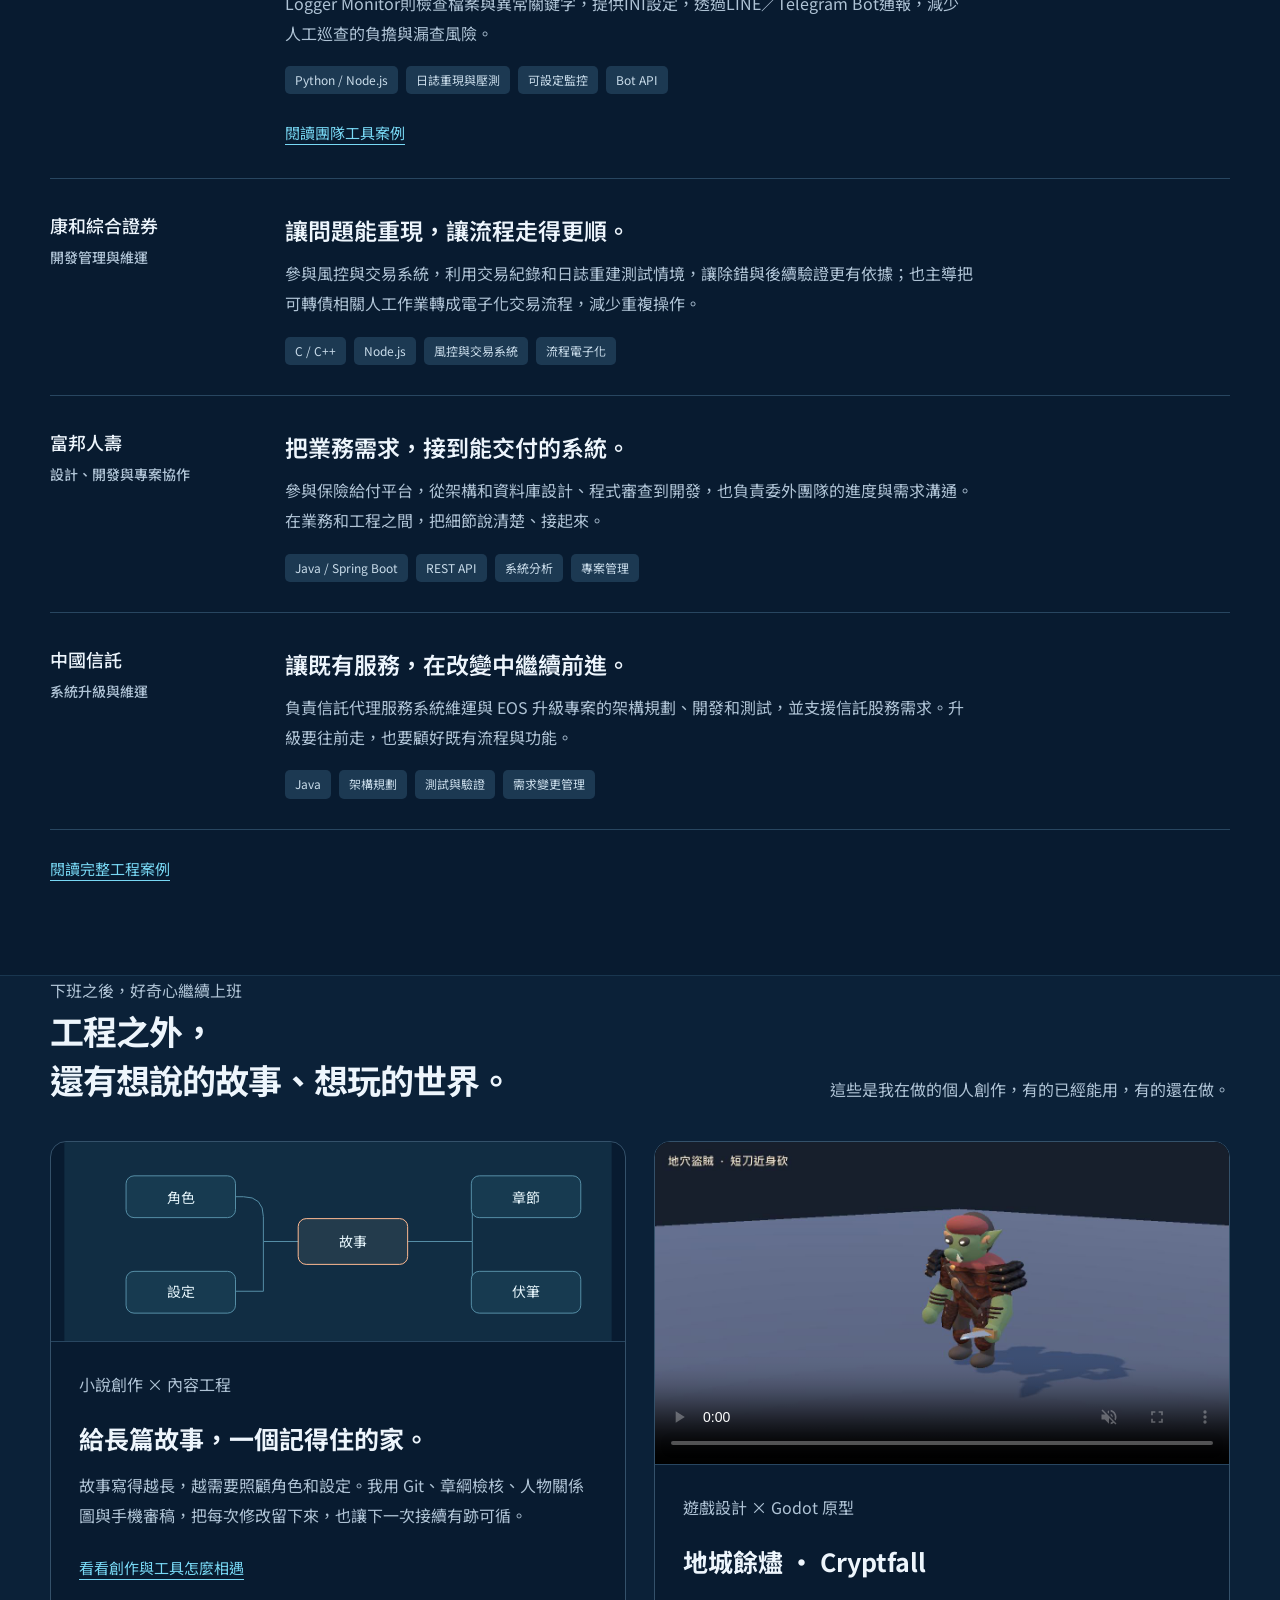
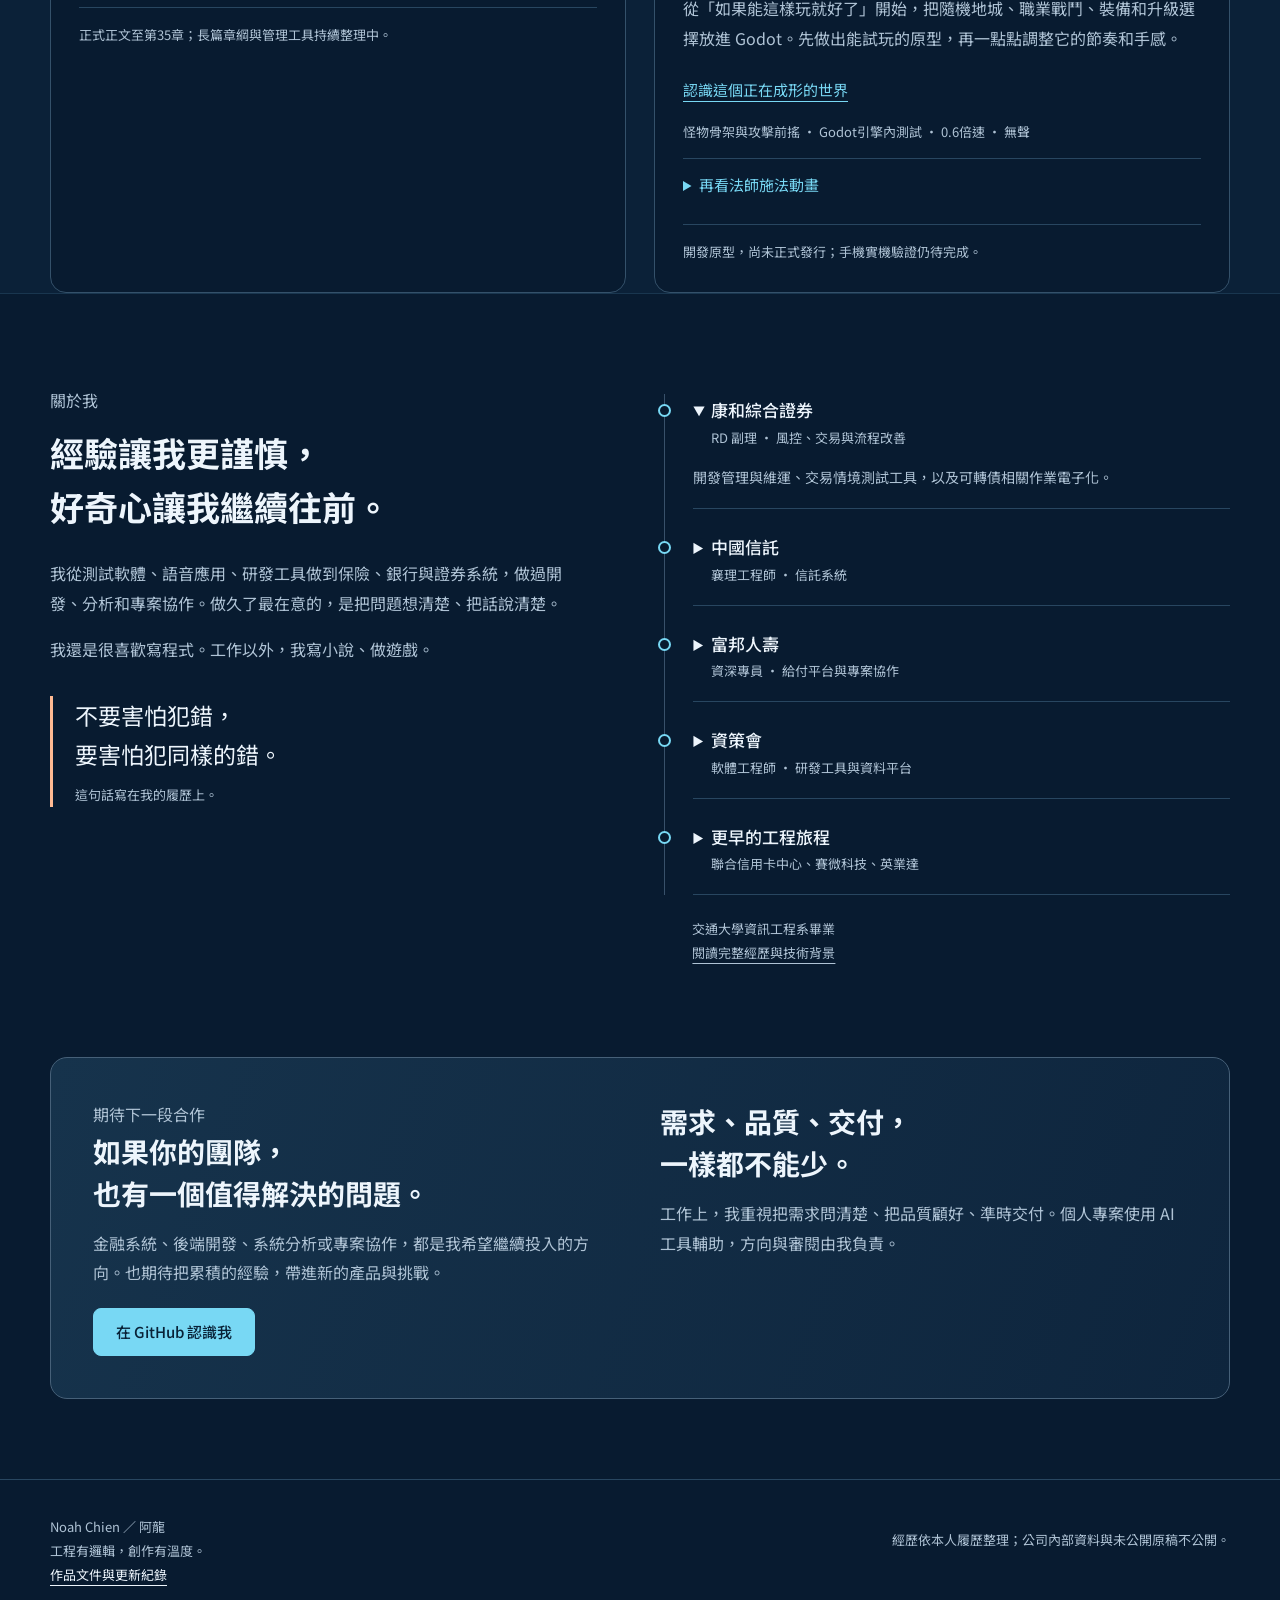
==== commit ddd2a025: "Plainer homepage copy; update FPGA card with PM handover, risk gateway, and PCPA late-stage debuggin" ====
--- a/docs/index.html
+++ b/docs/index.html
@@ -12,22 +12,22 @@
 <a class="skip" href="#main">跳至主要內容</a>
 <header class="site-header"><div class="container header-inner"><a class="brand" href="#" aria-label="Noah首頁"><span class="brand-mark" aria-hidden="true">N</span><span><strong>Noah Chien</strong><small>阿龍 · 工程與創作</small></span></a><nav class="nav" aria-label="主要導覽"><a href="#work">工程經驗</a><a href="#projects">個人創作</a><a class="desktop-link" href="#about">關於我</a><a class="language-link" href="en.html" hreflang="en" aria-label="English version">English</a><a class="github-link" href="https://github.com/noahchien">GitHub</a></nav></div></header>
 <main id="main">
-<section class="hero"><div class="container hero-inner"><div><p class="identity">你好，我是阿龍。你也可以叫我 Noah。</p><h1><span>寫的是程式，</span><span>惦記的是使用它的人。</span></h1><p class="hero-copy">我喜歡把複雜的問題理清楚，再一步步做成真正能用的東西。十多年的工程路上，從語音應用到金融系統，我做開發、接需求，也陪著專案走到交付。</p><p class="hero-copy">工作之外，我把這份好奇心留給<strong>小說和遊戲</strong>。一邊替系統找答案，一邊替想像找出口。</p><div class="hero-actions"><a class="button primary" href="#work">看看我的工程經驗</a><a class="button secondary" href="#projects">逛逛我的個人創作</a></div><p class="hero-footnote">交通大學資訊工程系畢業 <span>／</span> 金融系統、後端開發與專案協作</p></div>
+<section class="hero"><div class="container hero-inner"><div><p class="identity">你好，我是阿龍。你也可以叫我 Noah。</p><h1><span>寫的是程式，</span><span>惦記的是使用它的人。</span></h1><p class="hero-copy">我喜歡把複雜的問題理清楚，再做成真的能用的東西。十多年來從語音應用做到金融系統，做開發、接需求，也帶專案走到交付。</p><p class="hero-copy">工作之外，我也寫小說、做遊戲。</p><div class="hero-actions"><a class="button primary" href="#work">看看我的工程經驗</a><a class="button secondary" href="#projects">逛逛我的個人創作</a></div><p class="hero-footnote">交通大學資訊工程系畢業 <span>／</span> 金融系統、後端開發與專案協作</p></div>
 <div class="system-view"><div class="system-top"><span>我的實作筆記</span><span>從想法，到可以使用</span></div><svg class="system-diagram" viewBox="0 0 480 290" aria-label="需求、開發與交付串聯的系統示意" role="img"><defs><pattern id="dots" width="20" height="20" patternUnits="userSpaceOnUse"><circle cx="1" cy="1" r="1" fill="#78d8f4" opacity=".15"/></pattern><linearGradient id="line" x2="1"><stop stop-color="#78d8f4"/><stop offset="1" stop-color="#ffba93"/></linearGradient></defs><rect x="15" y="10" width="450" height="260" fill="url(#dots)"/><g fill="none" stroke-width="1.5"><path d="M160 145H208Q225 145 225 128V68Q225 52 242 52H288" stroke="#78d8f4"/><path d="M160 145H288" stroke="#78d8f4"/><path d="M160 145H208Q225 145 225 162V222Q225 239 242 239H288" stroke="url(#line)"/><circle cx="115" cy="145" r="62" stroke="#78d8f4" opacity=".15"/><circle cx="115" cy="145" r="46" stroke="#78d8f4"/><circle cx="115" cy="145" r="34" fill="#163c58" stroke="#78d8f4" opacity=".8"/><rect x="288" y="27" width="150" height="50" rx="10" fill="#183b54" stroke="#49859c"/><rect x="288" y="120" width="150" height="50" rx="10" fill="#183b54" stroke="#49859c"/><rect x="288" y="214" width="150" height="50" rx="10" fill="#293b4b" stroke="#ca9b7e"/></g><g font-family="Noto Sans TC,Microsoft JhengHei,sans-serif" fill="#edf5fc" text-anchor="middle" font-size="16"><text id="diagram-center" x="115" y="151">工程</text><text id="node-0" x="363" y="58">需求與分析</text><text id="node-1" x="363" y="151">系統與開發</text><text id="node-2" x="363" y="245">測試與交付</text></g><circle cx="225" cy="145" r="4" fill="#ffba93"/></svg><div class="system-caption" aria-live="polite"><h2 id="view-title">把需求，接到可靠的系統上。</h2><p id="view-description">從金融業務邏輯到後端服務與測試，讓每個環節有清楚的責任，也讓問題有跡可循。</p></div><div class="view-tabs" role="group" aria-label="切換實作方向"><button data-view="engineering" aria-pressed="true">工程</button><button data-view="stories" aria-pressed="false">小說</button><button data-view="games" aria-pressed="false">遊戲</button></div></div></div></section>
 <div class="hero-meta"><div class="container meta-inner"><div><strong>十年以上</strong><span>持續累積的軟體開發經驗</span></div><div><strong>金融 × 技術</strong><span>證券、銀行與保險的實務脈絡</span></div><div><strong>從需求到交付</strong><span>分析、開發、測試與團隊協作</span></div></div></div>
-<section id="work" class="content container"><div class="section-heading"><div><p class="section-label">工程，是我走得最深的一條路</p><h2>我做過的系統，<br>背後都有實際要解決的事。</h2></div><p>比起列出一長串工具，我更想讓你知道：遇到什麼問題、我負責哪一段，以及怎麼和團隊一起把事情往前推。</p></div><div class="work-list">
-<article class="work-item"><div class="work-company">FPGA專案<small>規劃、開發與品質責任</small></div><div><h3>接手既有基礎，把系統整合到實機。</h3><p>交大原訂五年開發計畫，我於第三年中途接手專案PM，負責整合、開發與驗證，五個月內完成整合。我主導風控規則萃取、整合開發與雙基準驗證，FPGA內部風控判斷約0.36 µs；另負責大學團隊套利系統的實機驗證，同晚同行情對照中錯誤委託由60降至0。既有研究與程式來自交大，成果建立在接手整合與實機驗證之上。</p><div class="tags"><span>FPGA</span><span>專案規劃</span><span>AI協作與審查</span><span>品質把關</span></div><a class="detail-link" href="https://github.com/noahchien/portfolio/blob/main/projects/fpga.md">閱讀FPGA案例</a></div></article>
+<section id="work" class="content container"><div class="section-heading"><div><p class="section-label">工程，是我走得最深的一條路</p><h2>我做過的系統，<br>背後都有實際要解決的事。</h2></div><p>下面是幾個實際遇到的問題、我負責的部分，以及結果。</p></div><div class="work-list">
+<article class="work-item"><div class="work-company">FPGA專案<small>專案 PM・主導開發與驗證</small></div><div><h3>從接手產學案，到證交所測試環境成交。</h3><p>交大原訂五年的產學合作案，我在第三年中途接任專案 PM。開發人力由三人縮為一人後，依原訂工期估算提前一年以上完成開發。我主導新的下單前風控閘道，五個月從可行性評估做到證交所測試環境成交與刪單，FPGA 內風控判斷約 0.36 µs；也主導交大套利系統的後段實機除錯與期交所串接，同一晚同行情的對照測試中，錯誤委託由 60 筆降為 0。</p><div class="tags"><span>FPGA</span><span>專案規劃</span><span>實機驗證</span><span>品質把關</span></div><a class="detail-link" href="https://github.com/noahchien/portfolio/blob/main/projects/fpga.md">閱讀FPGA案例</a></div></article>
 <article class="work-item"><div class="work-company">團隊工具<small>風控開發與資訊部多團隊使用</small></div><div><h3>把難重現的問題，變成可以測試的情境。</h3><p>虛擬交易所讓風控團隊以腳本設定特殊案例、執行自動壓力測試，並匯入日誌重現實際事件。Logger Monitor則檢查檔案與異常關鍵字，提供INI設定，透過LINE／Telegram Bot通報，減少人工巡查的負擔與漏查風險。</p><div class="tags"><span>Python / Node.js</span><span>日誌重現與壓測</span><span>可設定監控</span><span>Bot API</span></div><a class="detail-link" href="https://github.com/noahchien/portfolio/blob/main/projects/testing-tools.md">閱讀團隊工具案例</a></div></article>
 
 <article class="work-item"><div class="work-company">康和綜合證券<small>開發管理與維運</small></div><div><h3>讓問題能重現，讓流程走得更順。</h3><p>參與風控與交易系統，利用交易紀錄和日誌重建測試情境，讓除錯與後續驗證更有依據；也主導把可轉債相關人工作業轉成電子化交易流程，減少重複操作。</p><div class="tags" aria-label="相關技能"><span>C / C++</span><span>Node.js</span><span>風控與交易系統</span><span>流程電子化</span></div></div></article>
 <article class="work-item"><div class="work-company">富邦人壽<small>設計、開發與專案協作</small></div><div><h3>把業務需求，接到能交付的系統。</h3><p>參與保險給付平台，從架構和資料庫設計、程式審查到開發，也負責委外團隊的進度與需求溝通。在業務和工程之間，把細節說清楚、接起來。</p><div class="tags"><span>Java / Spring Boot</span><span>REST API</span><span>系統分析</span><span>專案管理</span></div></div></article>
 <article class="work-item"><div class="work-company">中國信託<small>系統升級與維運</small></div><div><h3>讓既有服務，在改變中繼續前進。</h3><p>負責信託代理服務系統維運與 EOS 升級專案的架構規劃、開發和測試，並支援信託股務需求。升級要往前走，也要顧好既有流程與功能。</p><div class="tags"><span>Java</span><span>架構規劃</span><span>測試與驗證</span><span>需求變更管理</span></div></div></article>
 </div><a class="detail-link" href="https://github.com/noahchien/portfolio/blob/main/projects/work.md">閱讀完整工程案例</a></section>
-<section id="projects" class="creative-section"><div class="content container"><div class="section-heading"><div><p class="section-label">下班之後，好奇心繼續上班</p><h2>工程之外，<br>還有想說的故事、想玩的世界。</h2></div><p>這些是我正在投入的個人創作。有些已經能用，有些還在打磨；每多完成一點，想像就更靠近現實一點。</p></div><div class="creative-grid">
+<section id="projects" class="creative-section"><div class="content container"><div class="section-heading"><div><p class="section-label">下班之後，好奇心繼續上班</p><h2>工程之外，<br>還有想說的故事、想玩的世界。</h2></div><p>這些是我在做的個人創作，有的已經能用，有的還在做。</p></div><div class="creative-grid">
 <article class="creative-card"><div class="project-visual"><svg viewBox="0 0 550 200" role="img" aria-label="章節、人物與設定互相串聯的小說管理示意"><rect width="550" height="200" fill="#112d43"/><g fill="none" stroke="#568fa7"><path d="M90 55H180Q200 55 200 75V100H265M200 100V150H90M310 100H410V55H465M410 100V150H465"/><rect x="62" y="34" width="110" height="42" rx="8" fill="#173a50"/><rect x="62" y="130" width="110" height="42" rx="8" fill="#173a50"/><rect x="235" y="77" width="110" height="46" rx="8" stroke="#ffba93" fill="#233b4c"/><rect x="409" y="34" width="110" height="42" rx="8" fill="#173a50"/><rect x="409" y="130" width="110" height="42" rx="8" fill="#173a50"/></g><g fill="#e5f4fa" text-anchor="middle" font-family="Noto Sans TC,sans-serif" font-size="14"><text x="117" y="61">角色</text><text x="117" y="156">設定</text><text x="290" y="106">故事</text><text x="464" y="61">章節</text><text x="464" y="156">伏筆</text></g></svg></div><div class="project-info"><p class="project-kind">小說創作 × 內容工程</p><h3>給長篇故事，一個記得住的家。</h3><p>故事寫得越長，越需要照顧角色和設定。我用 Git、章綱檢核、人物關係圖與手機審稿，把每次修改留下來，也讓下一次接續有跡可循。</p><a href="https://github.com/noahchien/portfolio/blob/main/projects/novel.md">看看創作與工具怎麼相遇</a><small class="project-status">正式正文至第35章；長篇章綱與管理工具持續整理中。</small></div></article>
 <article class="creative-card"><div class="project-visual game-video"><video controls muted playsinline loop preload="metadata" poster="media/cryptfall-video-poster.jpg" aria-label="Cryptfall怪物骨架與攻擊前搖，引擎內測試，0.6倍速"><source src="media/cryptfall-monster-motion.mp4" type="video/mp4">瀏覽器不支援影片，請下載觀看。</video></div><div class="project-info"><p class="project-kind">遊戲設計 × Godot 原型</p><h3>地城餘燼 · Cryptfall</h3><p>從「如果能這樣玩就好了」開始，把隨機地城、職業戰鬥、裝備和升級選擇放進 Godot。先做出能試玩的原型，再一點點調整它的節奏和手感。</p><a href="https://github.com/noahchien/portfolio/blob/main/projects/cryptfall.md">認識這個正在成形的世界</a><p class="video-note">怪物骨架與攻擊前搖 · Godot引擎內測試 · 0.6倍速 · 無聲</p><details class="video-details"><summary>再看法師施法動畫</summary><video controls muted playsinline preload="none" aria-label="法師施法動畫，引擎內雙角度半速預覽"><source src="media/cryptfall-mage-motion.mp4" type="video/mp4">瀏覽器不支援影片，請下載觀看。</video><p class="video-note">法師施法動畫 · 引擎內半速預覽 · 無聲</p><p class="video-credit">法師模型與貼圖由Meshy 6 Lite依原創設定生成，採CC BY 4.0；遊戲端調整網格、骨架、蒙皮並整合武器與動畫。</p><a href="https://creativecommons.org/licenses/by/4.0/">CC BY 4.0授權</a></details><small class="project-status">開發原型，尚未正式發行；手機實機驗證仍待完成。</small></div></article>
 </div></div></section>
-<section id="about" class="content container"><div class="about-grid"><div class="about-copy"><p class="section-label">關於我</p><h2>經驗讓我更謹慎，<br>好奇心讓我繼續往前。</h2><p>我的路從測試軟體、語音應用，走到研發工具，再進入保險、銀行與證券系統。做過開發，也做分析和專案協作，越來越在意一件事：把問題想清楚，也把話說清楚。</p><p>我仍然喜歡寫程式時，那種把一團模糊的想法慢慢整理成形的感覺。小說與遊戲，則讓我把這份熱情帶到工作以外。</p><blockquote class="quote">不要害怕犯錯，<br>要害怕犯同樣的錯。<small>我寫在履歷裡，也想放在每一次迭代裡的提醒。</small></blockquote></div><div><div class="career" aria-label="職涯經歷，展開可閱讀內容"><details open><summary>康和綜合證券<small>RD 副理 · 風控、交易與流程改善</small></summary><p>開發管理與維運、交易情境測試工具，以及可轉債相關作業電子化。</p></details><details><summary>中國信託<small>襄理工程師 · 信託系統</small></summary><p>信託代理系統維運、EOS 升級的架構規劃、開發與測試，以及股務需求支援。</p></details><details><summary>富邦人壽<small>資深專員 · 給付平台與專案協作</small></summary><p>Java／Spring 平台、系統與資料庫設計、程式審查、委外協作及需求溝通。</p></details><details><summary>資策會<small>軟體工程師 · 研發工具與資料平台</small></summary><p>Java／Spring、前端開發、Python 資料觀測、搜尋應用，以及 Redmine 與 DevOps 協作。</p></details><details><summary>更早的工程旅程<small>聯合信用卡中心、賽微科技、英業達</small></summary><p>系統分析與廠商協作、語音辨識與合成應用、行動與 Windows 軟體，以及產線測試與操作教學。</p></details></div><p class="career-note">交通大學資訊工程系畢業<br><a href="https://github.com/noahchien/portfolio/blob/main/about.md">閱讀完整經歷與技術背景</a></p></div></div></section>
-<section class="container"><div class="collaboration"><div><p class="section-label">期待下一段合作</p><h2>如果你的團隊，<br>也有一個值得解決的問題。</h2><p>金融系統、後端開發、系統分析或專案協作，都是我希望繼續投入的方向。也期待把累積的經驗，帶進新的產品與挑戰。</p><a class="button primary" href="https://github.com/noahchien">在 GitHub 認識我</a></div><div><h2>工具會改變，<br>把事情做好是共同的方向。</h2><p>工作裡，我重視需求、品質與交付；個人專案中，也使用 AI 協助研究、開發和整理。我負責方向與審閱，讓每個作品都清楚呈現實際進度和下一步。</p></div></div></section>
-</main><footer class="footer"><div class="container footer-inner"><div>Noah Chien ／ 阿龍<br>工程有邏輯，創作有溫度。<br><a href="https://github.com/noahchien/portfolio">作品文件與更新紀錄</a></div><p class="ai-note">經歷依本人履歷整理。個人創作包含 AI 協作，原型與正式成果分別標示；公司內部資料與未公開原稿保持私有。</p></div></footer>
+<section id="about" class="content container"><div class="about-grid"><div class="about-copy"><p class="section-label">關於我</p><h2>經驗讓我更謹慎，<br>好奇心讓我繼續往前。</h2><p>我從測試軟體、語音應用、研發工具做到保險、銀行與證券系統，做過開發、分析和專案協作。做久了最在意的，是把問題想清楚、把話說清楚。</p><p>我還是很喜歡寫程式。工作以外，我寫小說、做遊戲。</p><blockquote class="quote">不要害怕犯錯，<br>要害怕犯同樣的錯。<small>這句話寫在我的履歷上。</small></blockquote></div><div><div class="career" aria-label="職涯經歷，展開可閱讀內容"><details open><summary>康和綜合證券<small>RD 副理 · 風控、交易與流程改善</small></summary><p>開發管理與維運、交易情境測試工具，以及可轉債相關作業電子化。</p></details><details><summary>中國信託<small>襄理工程師 · 信託系統</small></summary><p>信託代理系統維運、EOS 升級的架構規劃、開發與測試，以及股務需求支援。</p></details><details><summary>富邦人壽<small>資深專員 · 給付平台與專案協作</small></summary><p>Java／Spring 平台、系統與資料庫設計、程式審查、委外協作及需求溝通。</p></details><details><summary>資策會<small>軟體工程師 · 研發工具與資料平台</small></summary><p>Java／Spring、前端開發、Python 資料觀測、搜尋應用，以及 Redmine 與 DevOps 協作。</p></details><details><summary>更早的工程旅程<small>聯合信用卡中心、賽微科技、英業達</small></summary><p>系統分析與廠商協作、語音辨識與合成應用、行動與 Windows 軟體，以及產線測試與操作教學。</p></details></div><p class="career-note">交通大學資訊工程系畢業<br><a href="https://github.com/noahchien/portfolio/blob/main/about.md">閱讀完整經歷與技術背景</a></p></div></div></section>
+<section class="container"><div class="collaboration"><div><p class="section-label">期待下一段合作</p><h2>如果你的團隊，<br>也有一個值得解決的問題。</h2><p>金融系統、後端開發、系統分析或專案協作，都是我希望繼續投入的方向。也期待把累積的經驗，帶進新的產品與挑戰。</p><a class="button primary" href="https://github.com/noahchien">在 GitHub 認識我</a></div><div><h2>需求、品質、交付，<br>一樣都不能少。</h2><p>工作上，我重視把需求問清楚、把品質顧好、準時交付。個人專案使用 AI 工具輔助，方向與審閱由我負責。</p></div></div></section>
+</main><footer class="footer"><div class="container footer-inner"><div>Noah Chien ／ 阿龍<br>工程有邏輯，創作有溫度。<br><a href="https://github.com/noahchien/portfolio">作品文件與更新紀錄</a></div><p class="ai-note">經歷依本人履歷整理；公司內部資料與未公開原稿不公開。</p></div></footer>
 </body></html>
